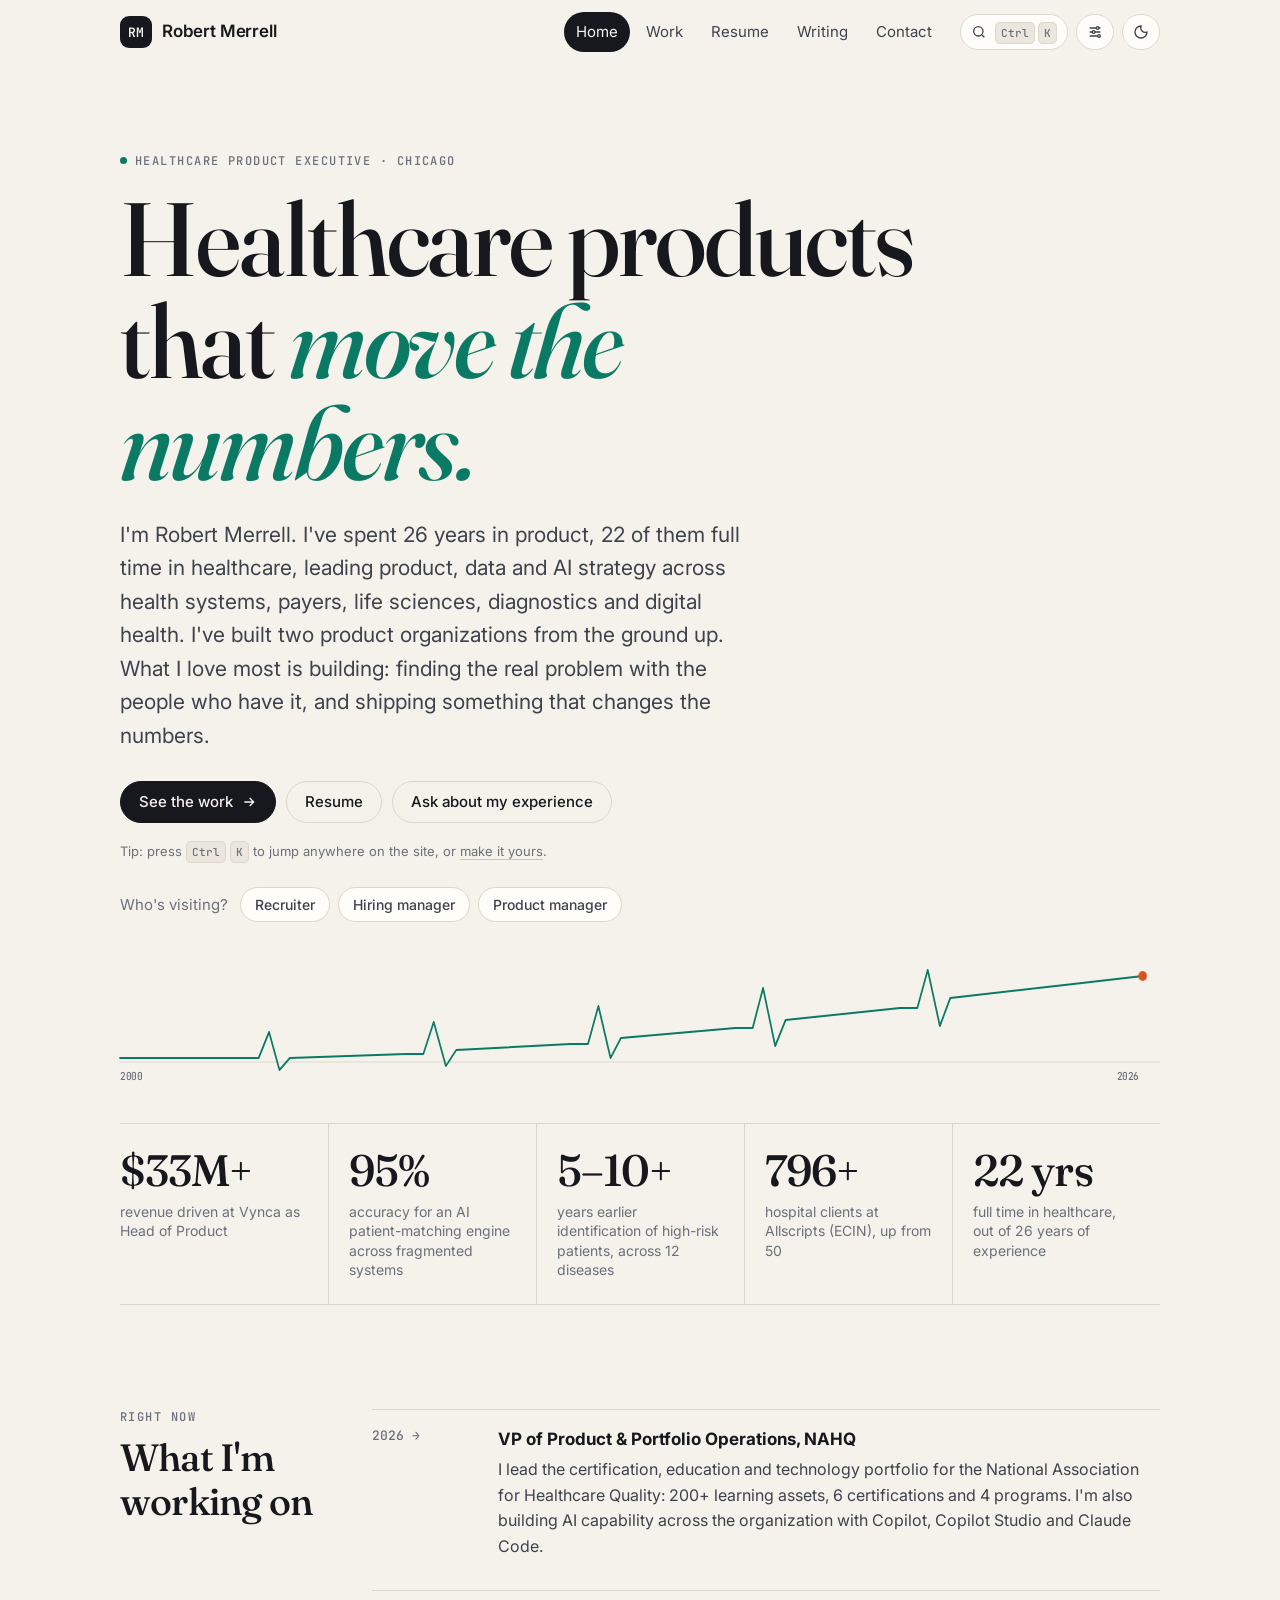
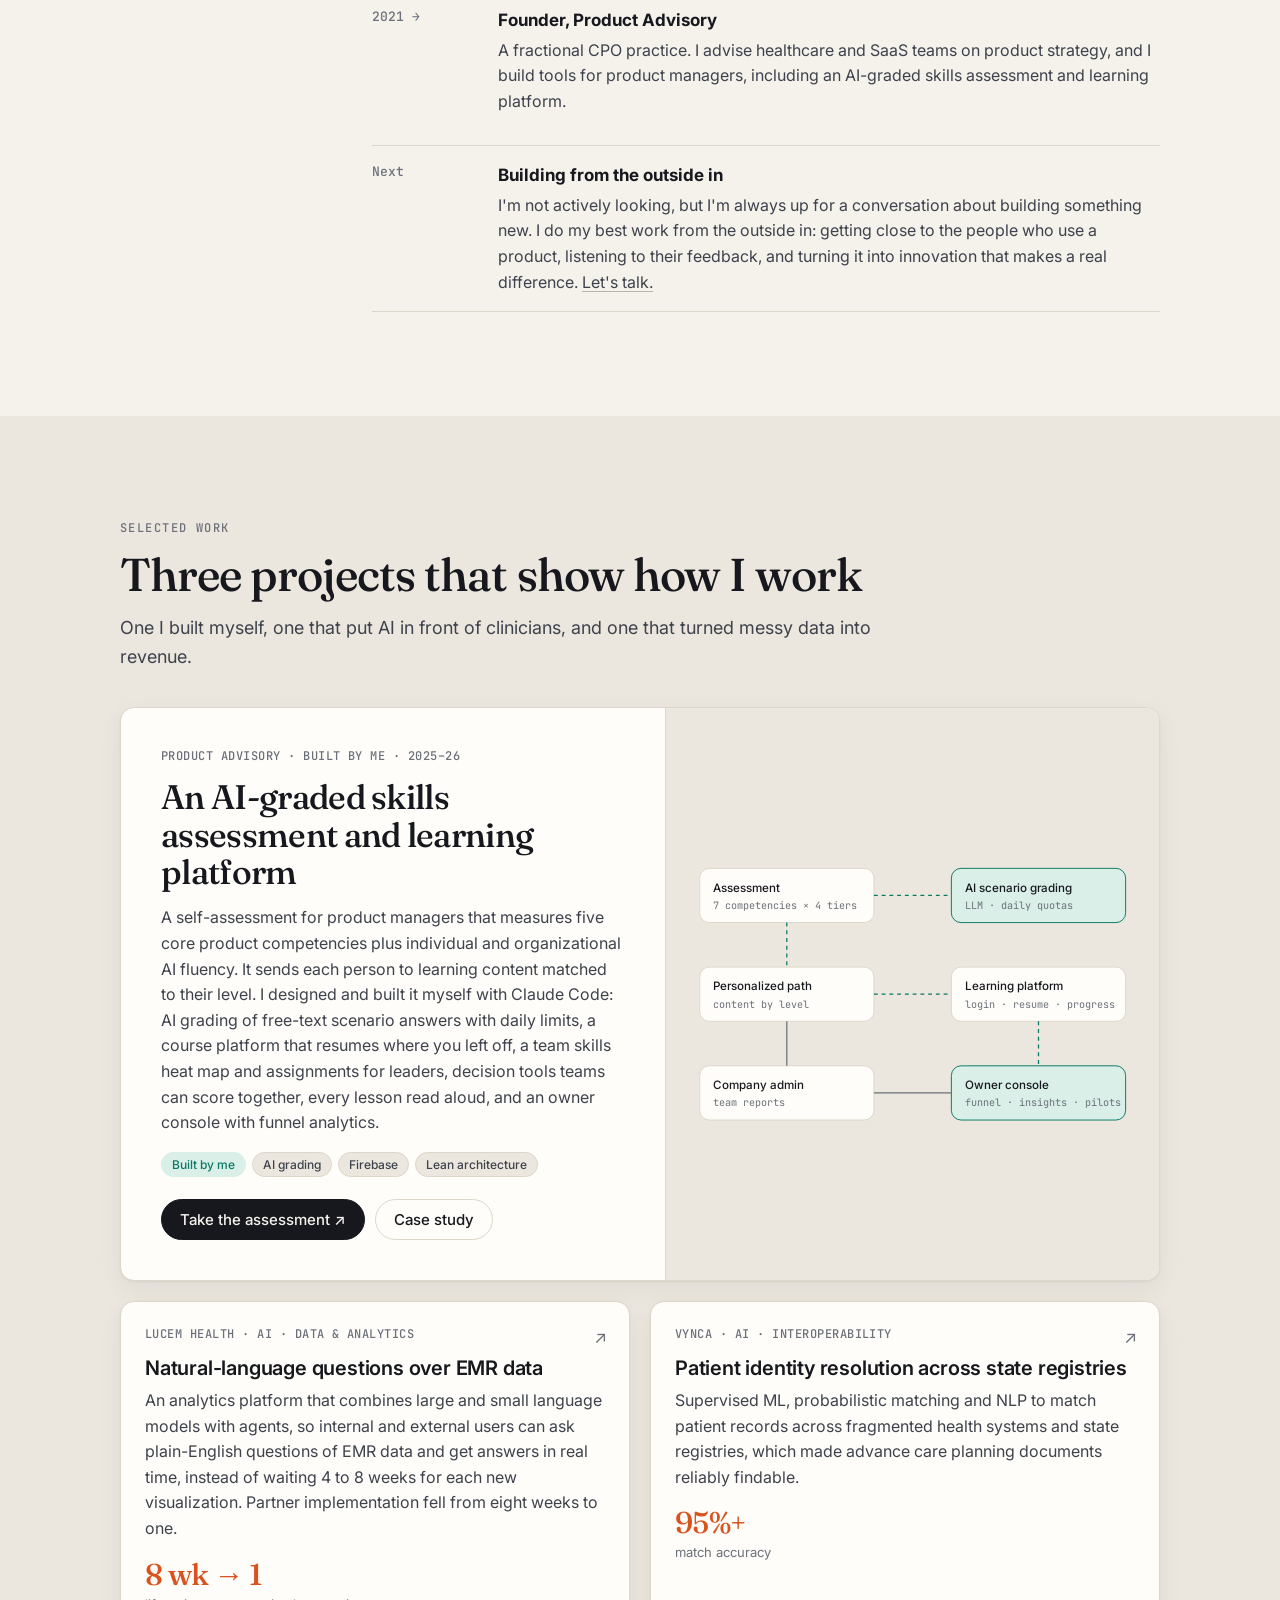
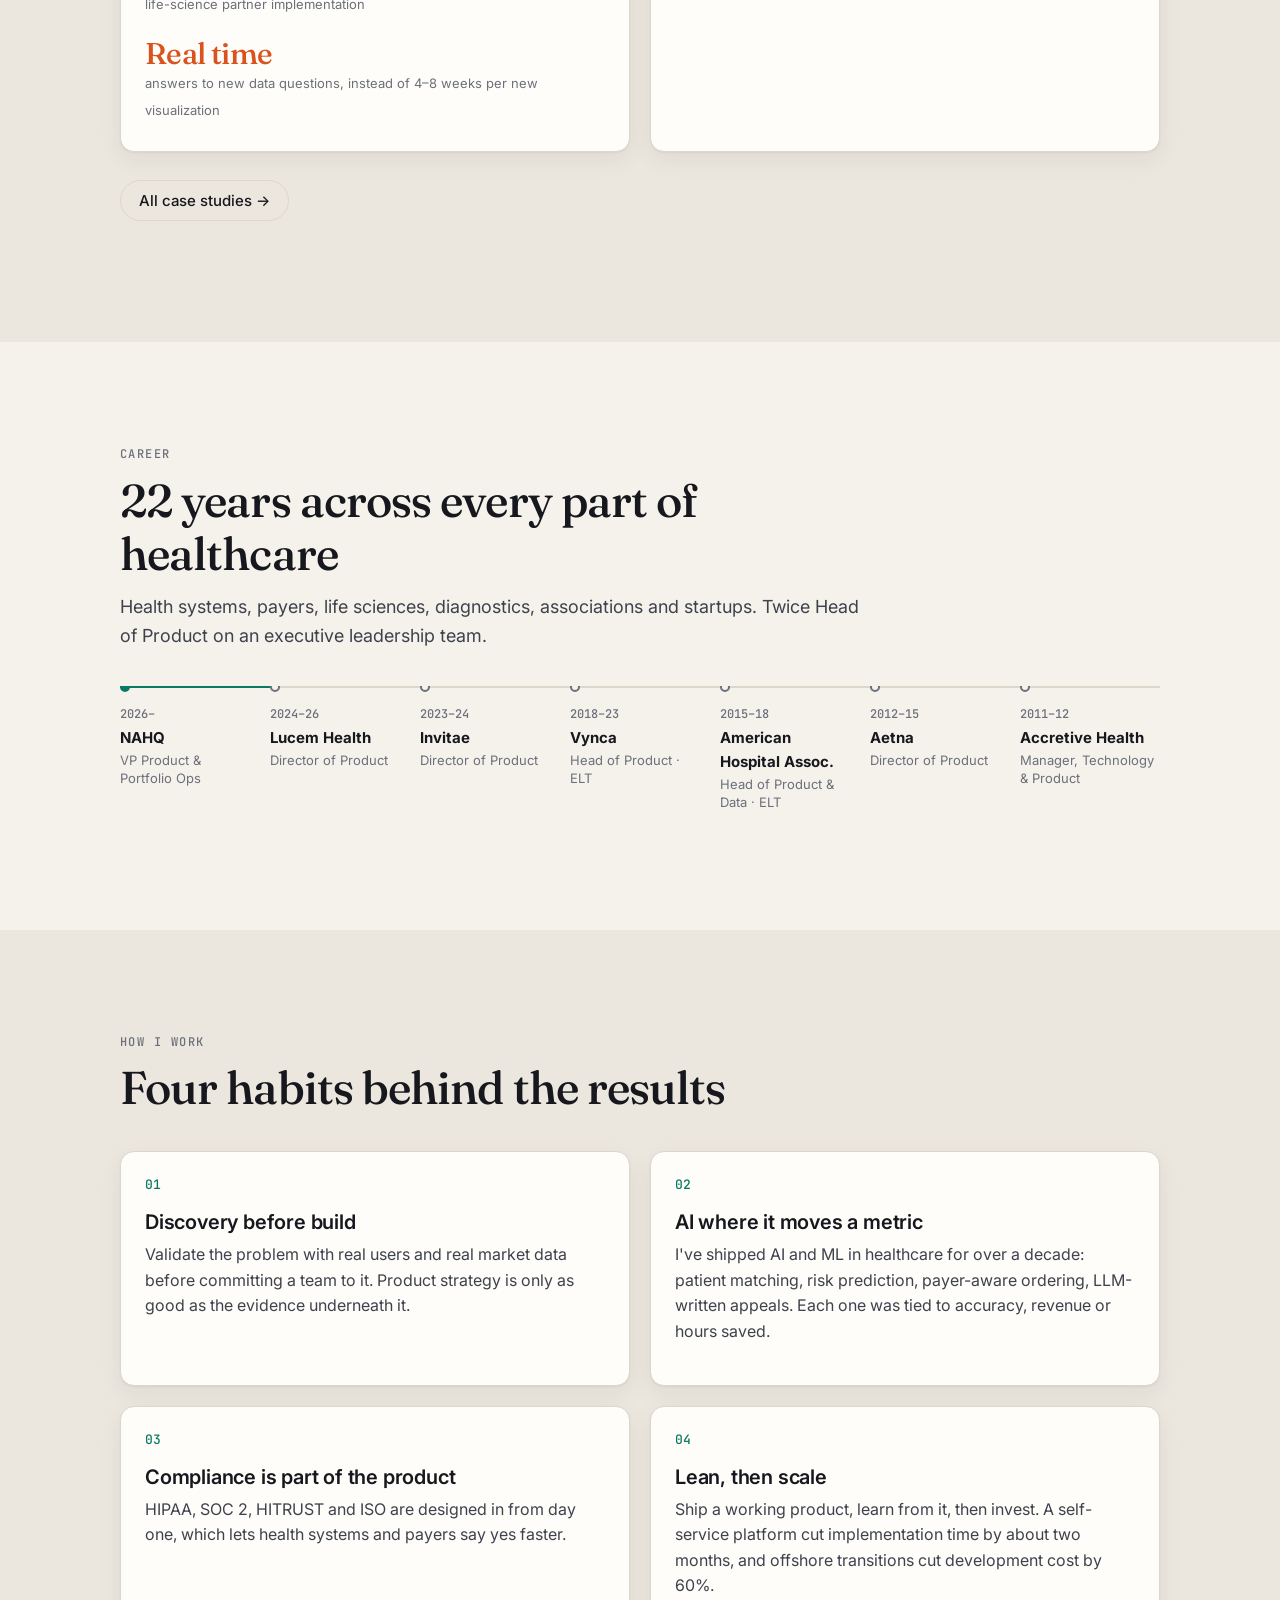
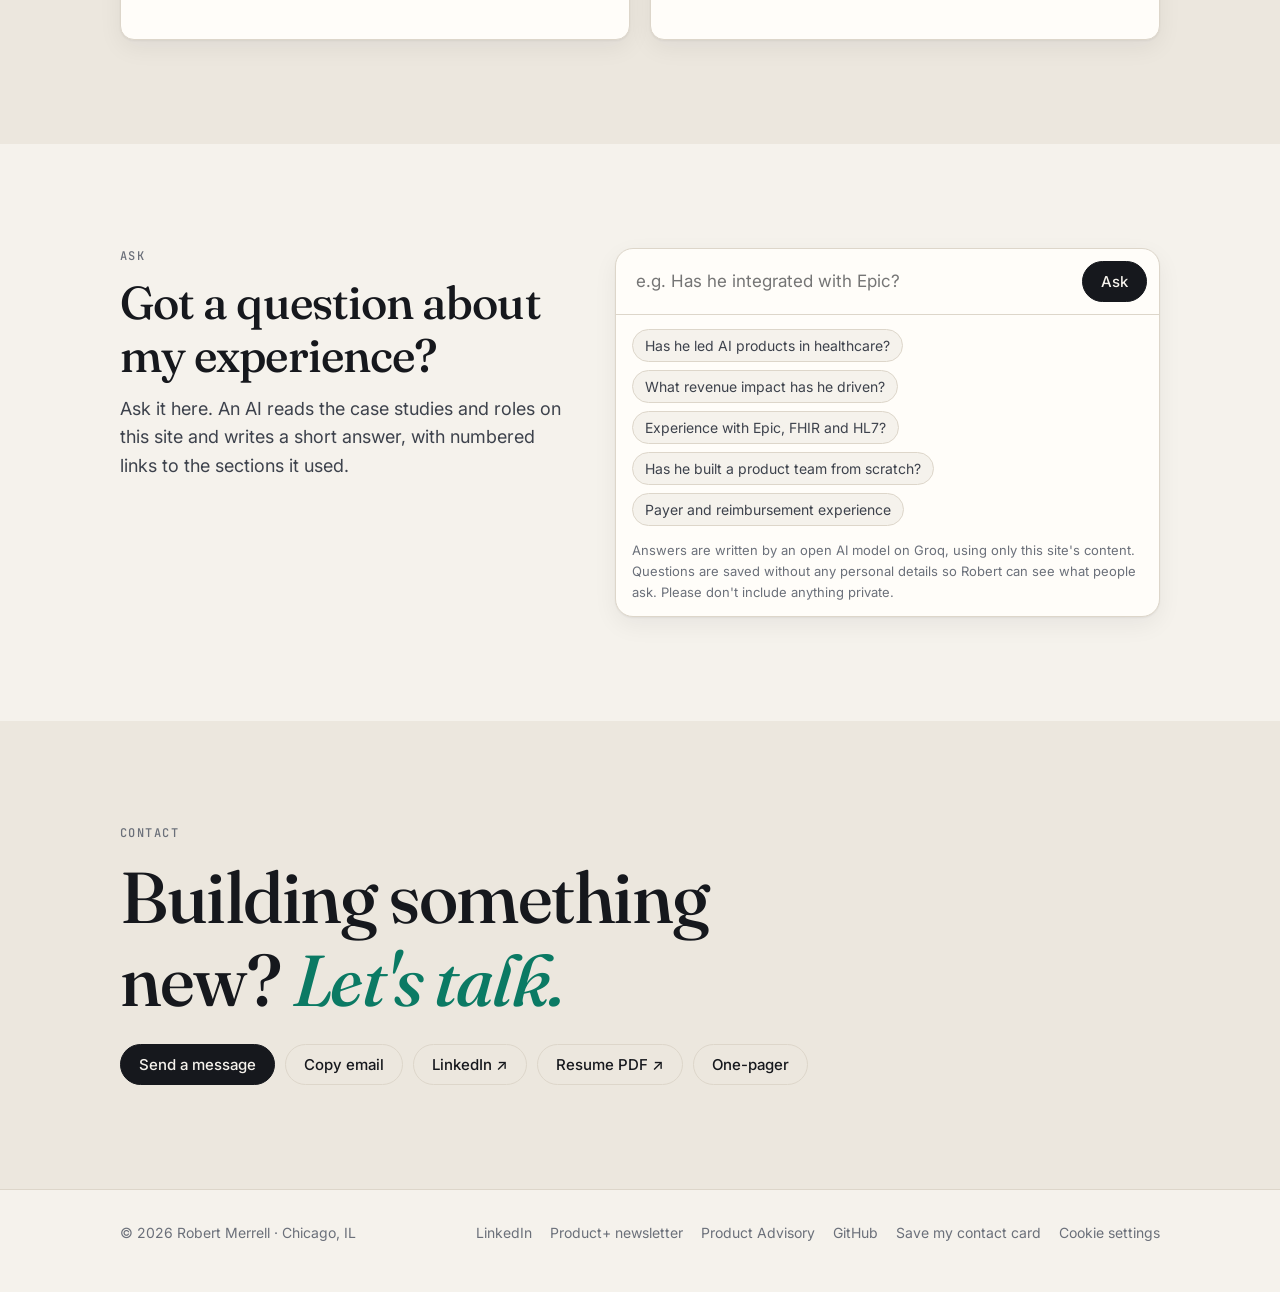
==== index.html @ 9904c1e1 "Work: consolidate the new features into two richer case studies The learning platform case study now" ====
<!doctype html>
<html lang="en">
<head>
<meta charset="utf-8">
<meta name="viewport" content="width=device-width, initial-scale=1">
<title>Robert Merrell · Healthcare Product Executive</title>
<meta name="description" content="Robert Merrell: healthcare product executive with 26 years of experience leading product, data and AI strategy for health systems, payers and digital health.">
<meta property="og:title" content="Robert Merrell · Healthcare Product Executive">
<meta property="og:description" content="Healthcare product executive with 26 years of experience: $33M+ revenue driven at Vynca, 95% AI patient-matching accuracy, high-risk patients found 5–10+ years earlier.">
<meta property="og:type" content="website">
<meta property="og:url" content="https://portfolio.productadvisory.co/">
<meta property="og:image" content="https://portfolio.productadvisory.co/assets/img/og.png">
<meta property="og:image:width" content="1200">
<meta property="og:image:height" content="630">
<meta name="twitter:card" content="summary_large_image">
<link rel="canonical" href="https://portfolio.productadvisory.co/">
<meta name="theme-color" content="#f5f2ec">
<link rel="icon" href="/assets/img/favicon.svg" type="image/svg+xml">
<link rel="icon" href="/assets/img/favicon-32.png" sizes="32x32" type="image/png">
<link rel="apple-touch-icon" href="/assets/img/apple-touch-icon.png">
<link rel="preconnect" href="https://fonts.googleapis.com">
<link rel="preconnect" href="https://fonts.gstatic.com" crossorigin>
<link href="https://fonts.googleapis.com/css2?family=Fraunces:ital,opsz,wght@0,9..144,400;0,9..144,500;1,9..144,400;1,9..144,500&family=Inter:wght@400;500;600&family=JetBrains+Mono:wght@500&display=swap" rel="stylesheet">
<link rel="stylesheet" href="/assets/css/site.css?v=86939845">
<script src="/assets/js/prefs.js?v=e9649920"></script>
<script type="application/ld+json">
{"@context":"https://schema.org","@type":"Person","name":"Robert Merrell","jobTitle":"VP of Product & Portfolio Operations","worksFor":{"@type":"Organization","name":"NAHQ"},"address":{"@type":"PostalAddress","addressLocality":"Chicago","addressRegion":"IL"},"url":"https://portfolio.productadvisory.co/","sameAs":["https://www.linkedin.com/in/robertmerrell/","https://github.com/merrellr"]}
</script>
<script src="/assets/js/site.js?v=454729b9" defer></script>
<script src="/assets/js/consent.js?v=d8d885b5"></script>
<!-- Google Analytics 4 -->
<script async src="https://www.googletagmanager.com/gtag/js?id=G-62QKHPVHCM"></script>
<script>
  window.dataLayer = window.dataLayer || [];
  function gtag(){dataLayer.push(arguments);}
  gtag('js', new Date());
  gtag('config', 'G-62QKHPVHCM', { allow_google_signals: false, allow_ad_personalization_signals: false });
</script>
</head>
<body>
<a class="skip" href="#main">Skip to content</a>

<header class="nav">
  <div class="wrap">
    <a class="brand" href="/"><span class="brand-mark">RM</span>Robert Merrell</a>
    <nav class="nav-links" aria-label="Main">
      <a href="/" aria-current="page">Home</a>
      <a href="/work">Work</a>
      <a href="/resume">Resume</a>
      <a href="/writing">Writing</a>
      <a href="/contact">Contact</a>
    </nav>
    <div class="nav-tools">
      <button class="icon-btn" data-action="palette" aria-label="Open command menu"><svg viewBox="0 0 24 24" fill="none" stroke="currentColor" stroke-width="2"><circle cx="11" cy="11" r="7"/><path d="m20 20-3.5-3.5"/></svg><span class="k-hint"><kbd class="mod-key">⌘</kbd> <kbd>K</kbd></span></button>
      <a class="icon-btn" href="/preferences" aria-label="Make it yours: change how this site looks" title="Make it yours"><svg viewBox="0 0 24 24" fill="none" stroke="currentColor" stroke-width="2"><path d="M4 6h10M18 6h2M4 12h4M12 12h8M4 18h12M20 18h0"/><circle cx="16" cy="6" r="2"/><circle cx="10" cy="12" r="2"/><circle cx="18" cy="18" r="2"/></svg></a>
      <button class="icon-btn" data-action="theme" aria-label="Toggle light or dark"><svg viewBox="0 0 24 24" fill="none" stroke="currentColor" stroke-width="2"><path d="M12 3a9 9 0 1 0 9 9 7 7 0 0 1-9-9Z"/></svg></button>
      <button class="icon-btn menu-btn" aria-label="Menu" aria-expanded="false"><svg viewBox="0 0 24 24" fill="none" stroke="currentColor" stroke-width="2"><path d="M4 7h16M4 12h16M4 17h16"/></svg></button>
    </div>
  </div>
</header>

<main id="main">

  <!-- Hero -->
  <section class="hero" data-ask="About Robert" data-kind="Home">
    <div class="wrap">
      <div class="eyebrow"><span class="dot"></span>Healthcare product executive · Chicago</div>
      <h1>Healthcare products that <em>move the numbers.</em></h1>
      <p class="lede">I'm Robert Merrell. I've spent 26 years in product, 22 of them full time in healthcare, leading product, data and AI strategy across health systems, payers, life sciences, diagnostics and digital health. I've built two product organizations from the ground up. What I love most is building: finding the real problem with the people who have it, and shipping something that changes the numbers.</p>
      <div class="btn-row">
        <a class="btn" href="/work">See the work <svg viewBox="0 0 24 24" fill="none" stroke="currentColor" stroke-width="2"><path d="M5 12h14M13 6l6 6-6 6"/></svg></a>
        <a class="btn ghost" href="/resume">Resume</a>
        <a class="btn ghost" href="#ask" data-action="ask">Ask about my experience</a>
      </div>
      <p class="k-line no-print">Tip: press <kbd class="mod-key">⌘</kbd> <kbd>K</kbd> to jump anywhere on the site, or <a href="/preferences">make it yours</a>.</p>

      <div class="lens no-print">
        <div class="lens-pick">
          <span>Who's visiting?</span>
          <button type="button" class="chip" data-lens="recruiter">Recruiter</button>
          <button type="button" class="chip" data-lens="hiring">Hiring manager</button>
          <button type="button" class="chip" data-lens="product">Product manager</button>
        </div>

        <div class="card lens-card" data-lens-card="recruiter">
          <div class="lens-top"><span class="eyebrow">Start here · for recruiters</span><button type="button" class="lens-change" data-lens="">Change</button></div>
          <h3>The 30-second version</h3>
          <ul>
            <li><b>Status:</b> Not actively looking, but always glad to talk about building something new, rethinking a workflow, or bringing fresh innovation to healthcare</li>
            <li><b>Based in:</b> Chicago, IL, open to onsite or remote</li>
            <li><b>Experience:</b> 26 years in product, 22 full time in healthcare. Head of Product and executive team member at Vynca and the American Hospital Association</li>
            <li><b>Recent:</b> NAHQ (now), Lucem Health, Invitae, Vynca</li>
          </ul>
          <div class="btn-row"><a class="btn" href="/assets/Robert-Merrell-Resume.pdf" target="_blank" rel="noopener">Resume PDF ↗</a><a class="btn ghost" href="/contact?reason=hiring">Send a message</a><a class="btn ghost" href="#" data-action="copy-email">Copy email</a></div>
        </div>

        <div class="card lens-card" data-lens-card="hiring">
          <div class="lens-top"><span class="eyebrow">Start here · for hiring managers</span><button type="button" class="lens-change" data-lens="">Change</button></div>
          <h3>Where I'd start if I were you</h3>
          <ul>
            <li><b>Commercial results:</b> $33M+ revenue at Vynca, 50 to 800+ hospital clients at Allscripts, $10M+ new annual revenue from Lucem Health market expansions</li>
            <li><b>AI that shipped:</b> patient matching at 95% accuracy, payer-aware ordering, LLM-written appeals, natural-language analytics</li>
            <li><b>Organizations built:</b> Head of Product twice, building the team from scratch</li>
          </ul>
          <div class="btn-row"><a class="btn" href="/work?filter=ai">AI case studies</a><a class="btn ghost" href="#principles">How I work</a><a class="btn ghost" href="/contact?reason=hiring">Send a message</a></div>
        </div>

        <div class="card lens-card" data-lens-card="product">
          <div class="lens-top"><span class="eyebrow">Start here · for fellow PMs</span><button type="button" class="lens-change" data-lens="">Change</button></div>
          <h3>Steal what's useful</h3>
          <ul>
            <li><b>Find your level:</b> a free PM + AI skills assessment that points you to the right learning</li>
            <li><b>Frameworks:</b> seven competencies, four tiers, and the models I teach</li>
            <li><b>Writing:</b> AI agents, AI enablement, pricing and product strategy</li>
          </ul>
          <div class="btn-row"><a class="btn" href="https://assessment.productadvisory.co/" target="_blank" rel="noopener">Take the assessment ↗</a><a class="btn ghost" href="/writing#framework">Frameworks</a><a class="btn ghost" href="/writing#articles">Articles</a></div>
        </div>
      </div>

      <svg class="pulse" viewBox="0 0 1200 120" preserveAspectRatio="none" aria-hidden="true">
        <path class="grid" d="M0 100H1200"/>
        <path class="trace" d="M0 96 L140 96 L160 96 L172 70 L184 108 L196 96 L330 92 L350 92 L362 60 L376 104 L388 88 L520 82 L540 82 L552 44 L566 96 L578 76 L710 66 L730 66 L742 26 L756 84 L768 58 L900 46 L920 46 L932 8 L946 64 L958 36 L1100 22 L1180 14"/>
        <circle class="tip" cx="1180" cy="14" r="5"/>
        <text x="0" y="118">2000</text><text x="1150" y="118">2026</text>
      </svg>
    </div>
  </section>

  <!-- Stats -->
  <div class="wrap" data-ask="Impact in numbers" data-kind="Home">
    <div class="stats" role="list">
            <div class="stat" role="listitem"><b data-count="33" data-prefix="$" data-suffix="M+">$33M+</b><span>revenue driven at Vynca as Head of Product</span></div>
      <div class="stat" role="listitem"><b data-count="95" data-suffix="%">95%</b><span>accuracy for an AI patient-matching engine across fragmented systems</span></div>
      <div class="stat" role="listitem"><b>5–10+</b><span>years earlier identification of high-risk patients, across 12 diseases</span></div>
      <div class="stat" role="listitem"><b data-count="800" data-suffix="+">800+</b><span>hospital clients at Allscripts (ECIN), up from 50</span></div>
      <div class="stat" role="listitem"><b data-count="22" data-suffix=" yrs">22 yrs</b><span>full time in healthcare, out of 26 years of experience</span></div>
    </div>
  </div>

  <!-- Now -->
  <section id="now">
    <div class="wrap now">
      <div>
        <div class="eyebrow">Right now</div>
        <h2 style="font-size:clamp(28px,3.4vw,38px);margin-top:10px">What I'm working on</h2>
      </div>
      <ul class="now-list">
        <li data-ask="VP of Product & Portfolio Operations at NAHQ" data-kind="Home">
          <span class="when">2026 →</span>
          <div><b>VP of Product &amp; Portfolio Operations, NAHQ</b>
          <p>I lead the certification, education and technology portfolio for the National Association for Healthcare Quality: 200+ learning assets, 6 certifications and 4 programs. I'm also building AI capability across the organization with Copilot, Copilot Studio and Claude Code.</p></div>
        </li>
        <li data-ask="Founder of Product Advisory" data-kind="Home">
          <span class="when">2021 →</span>
          <div><b>Founder, Product Advisory</b>
          <p>A fractional CPO practice. I advise healthcare and SaaS teams on product strategy, and I build tools for product managers, including an AI-graded skills assessment and learning platform.</p></div>
        </li>
        <li data-ask="Building from the outside in" data-kind="Home">
          <span class="when">Next</span>
          <div><b>Building from the outside in</b>
          <p>I'm not actively looking, but I'm always up for a conversation about building something new. I do my best work from the outside in: getting close to the people who use a product, listening to their feedback, and turning it into innovation that makes a real difference. <a href="/contact">Let's talk.</a></p></div>
        </li>
      </ul>
    </div>
  </section>

  <!-- Featured work -->
  <section class="band" id="featured">
    <div class="wrap">
      <div class="section-head reveal">
        <div class="eyebrow">Selected work</div>
        <h2>Three projects that show how I work</h2>
        <p>One I built myself, one that put AI in front of clinicians, and one that turned messy data into revenue.</p>
      </div>

      <article class="card feature reveal" data-ask="Product AI Assessment & Learning Platform" data-kind="Case study">
        <div class="body">
          <div class="meta">Product Advisory · Built by me · 2025–26</div>
          <h3>An AI-graded skills assessment and learning platform</h3>
          <p>A self-assessment for product managers that measures five core product competencies plus individual and organizational AI fluency. It sends each person to learning content matched to their level. I designed and built it myself with Claude Code: AI grading of free-text scenario answers with daily limits, a course platform that resumes where you left off, a team skills heat map and assignments for leaders, decision tools teams can score together, every lesson read aloud, and an owner console with funnel analytics.</p>
          <div class="tags"><span class="tag accent">Built by me</span><span class="tag">AI grading</span><span class="tag">Firebase</span><span class="tag">Lean architecture</span></div>
          <div class="btn-row" style="margin-top:22px">
            <a class="btn" href="https://assessment.productadvisory.co/" target="_blank" rel="noopener">Take the assessment ↗</a>
            <a class="btn ghost" href="/work#pa-assessment">Case study</a>
          </div>
        </div>
        <div class="art" aria-hidden="true">
          <svg class="arch" viewBox="0 0 460 300">
            <rect x="10" y="20" width="180" height="56" rx="10"/><text x="24" y="44">Assessment</text><text class="sub" x="24" y="62">7 competencies × 4 tiers</text>
            <rect class="hl" x="270" y="20" width="180" height="56" rx="10"/><text x="284" y="44">AI scenario grading</text><text class="sub" x="284" y="62">LLM · daily quotas</text>
            <rect x="10" y="122" width="180" height="56" rx="10"/><text x="24" y="146">Personalized path</text><text class="sub" x="24" y="164">content by level</text>
            <rect x="270" y="122" width="180" height="56" rx="10"/><text x="284" y="146">Learning platform</text><text class="sub" x="284" y="164">login · resume · progress</text>
            <rect x="10" y="224" width="180" height="56" rx="10"/><text x="24" y="248">Company admin</text><text class="sub" x="24" y="266">team reports</text>
            <rect class="hl" x="270" y="224" width="180" height="56" rx="10"/><text x="284" y="248">Owner console</text><text class="sub" x="284" y="266">funnel · insights · pilots</text>
            <path class="flow" d="M190 48H270"/><path class="flow" d="M100 76V122"/><path class="flow" d="M190 150H270"/><path class="flow" d="M360 178V224"/><path d="M100 178V224"/><path d="M190 252H270"/>
          </svg>
        </div>
      </article>

      <div class="grid two" style="margin-top:20px">
        <a class="card reveal" href="/work#ai-analytics" data-ask="AI-powered data & analytics platform" data-kind="Case study">
          <span class="go">↗</span>
          <div class="meta">Lucem Health · AI · Data &amp; analytics</div>
          <h3>Natural-language questions over EMR data</h3>
          <p>An analytics platform that combines large and small language models with agents, so internal and external users can ask plain-English questions of EMR data and get answers in real time, instead of waiting 4 to 8 weeks for each new visualization. Partner implementation fell from eight weeks to one.</p>
          <div class="metric-row"><div class="metric"><b>8 wk → 1</b><span>life-science partner implementation</span></div><div class="metric"><b>Real time</b><span>answers to new data questions, instead of 4–8 weeks per new visualization</span></div></div>
        </a>
        <a class="card reveal" href="/work#patient-matching" data-ask="AI patient matching" data-kind="Case study">
          <span class="go">↗</span>
          <div class="meta">Vynca · AI · Interoperability</div>
          <h3>Patient identity resolution across state registries</h3>
          <p>Supervised ML, probabilistic matching and NLP to match patient records across fragmented health systems and state registries, which made advance care planning documents reliably findable.</p>
          <div class="metric-row"><div class="metric"><b>95%+</b><span>match accuracy</span></div></div>
        </a>
      </div>
      <p style="margin-top:28px"><a class="btn ghost" href="/work">All case studies →</a></p>
    </div>
  </section>

  <!-- Career strip -->
  <section id="career">
    <div class="wrap">
      <div class="section-head reveal">
        <div class="eyebrow">Career</div>
        <h2>22 years across every part of healthcare</h2>
        <p>Health systems, payers, life sciences, diagnostics, associations and startups. Twice Head of Product on an executive leadership team.</p>
      </div>
      <nav class="career reveal" aria-label="Career timeline">
        <a href="/resume#nahq" class="current"><span class="yr">2026–</span><b>NAHQ</b><span>VP Product &amp; Portfolio Ops</span></a>
        <a href="/resume#lucem"><span class="yr">2024–26</span><b>Lucem Health</b><span>Director of Product</span></a>
        <a href="/resume#invitae"><span class="yr">2023–24</span><b>Invitae</b><span>Director of Product</span></a>
        <a href="/resume#vynca"><span class="yr">2018–23</span><b>Vynca</b><span>Head of Product · ELT</span></a>
        <a href="/resume#aha"><span class="yr">2015–18</span><b>American Hospital Assoc.</b><span>Head of Product &amp; Data · ELT</span></a>
        <a href="/resume#aetna"><span class="yr">2012–15</span><b>Aetna</b><span>Director of Product</span></a>
        <a href="/resume#accretive"><span class="yr">2011–12</span><b>Accretive Health</b><span>Manager, Technology &amp; Product</span></a>
        <a href="/resume#allscripts"><span class="yr">2006–11</span><b>Allscripts (ECIN)</b><span>Solutions Management</span></a>
      </nav>
    </div>
  </section>

  <!-- How I work -->
  <section class="band" id="principles">
    <div class="wrap">
      <div class="section-head reveal">
        <div class="eyebrow">How I work</div>
        <h2>Four habits behind the results</h2>
      </div>
      <div class="grid two principles" data-ask="How Robert works" data-kind="Home">
        <div class="card reveal"><h3>Discovery before build</h3><p>Validate the problem with real users and real market data before committing a team to it. Product strategy is only as good as the evidence underneath it.</p></div>
        <div class="card reveal"><h3>AI where it moves a metric</h3><p>I've shipped AI and ML in healthcare for over a decade: patient matching, risk prediction, payer-aware ordering, LLM-written appeals. Each one was tied to accuracy, revenue or hours saved.</p></div>
        <div class="card reveal"><h3>Compliance is part of the product</h3><p>HIPAA, SOC 2, HITRUST and ISO are designed in from day one, which lets health systems and payers say yes faster.</p></div>
        <div class="card reveal"><h3>Lean, then scale</h3><p>Ship a working product, learn from it, then invest. A self-service platform cut implementation time by about two months, and offshore transitions cut development cost by 60%.</p></div>
      </div>
    </div>
  </section>

  <!-- Ask -->
  <section id="ask-section">
    <div class="wrap ask">
      <div class="section-head" style="margin:0">
        <div class="eyebrow">Ask</div>
        <h2>Got a question about my experience?</h2>
        <p data-ai-text="Ask it here. An AI reads the case studies and roles on this site and writes a short answer, with numbered links to the sections it used.">Ask it here. The search reads every case study and role on this site and points you to the exact section. Recruiters often start with the suggested questions.</p>
      </div>
      <div class="ask-box" id="ask">
        <form class="ask-form" role="search">
          <input type="search" placeholder="e.g. Has he integrated with Epic?" aria-label="Ask a question about Robert's experience">
          <button class="btn" type="submit">Ask</button>
        </form>
        <div class="ask-suggest">
          <button type="button">Has he led AI products in healthcare?</button>
          <button type="button">What revenue impact has he driven?</button>
          <button type="button">Experience with Epic, FHIR and HL7?</button>
          <button type="button">Has he built a product team from scratch?</button>
          <button type="button">Payer and reimbursement experience</button>
        </div>
        <div class="ask-out" aria-live="polite"></div>
        <p class="ask-note" data-ai-text="Answers are written by an open AI model on Groq, using only this site's content. Questions are saved without any personal details so Robert can see what people ask. Please don't include anything private.">Runs in your browser over this site's content. Nothing you type is sent anywhere.</p>
      </div>
    </div>
  </section>

  <!-- Contact -->
  <section class="band cta" id="contact">
    <div class="wrap">
      <div class="eyebrow">Contact</div>
      <h2 style="margin-top:14px">Building something new? <em>Let's talk.</em></h2>
      <div class="btn-row">
        <a class="btn" href="/contact?reason=hiring">Send a message</a>
        <a class="btn ghost" href="#" data-action="copy-email">Copy email</a>
        <a class="btn ghost" href="https://www.linkedin.com/in/robertmerrell/" target="_blank" rel="noopener">LinkedIn ↗</a>
        <a class="btn ghost" href="/assets/Robert-Merrell-Resume.pdf" target="_blank" rel="noopener">Resume PDF ↗</a>
        <a class="btn ghost" href="/one-pager">One-pager</a>
      </div>
    </div>
  </section>
</main>

<footer class="site">
  <div class="wrap">
    <span>© <span id="year">2026</span> Robert Merrell · Chicago, IL</span>
    <nav aria-label="Footer">
      <a href="https://www.linkedin.com/in/robertmerrell/" target="_blank" rel="noopener">LinkedIn</a>
      <a href="https://www.linkedin.com/build-relation/newsletter-follow?entityUrn=7391081463410196482" target="_blank" rel="noopener">Product+ newsletter</a>
      <a href="https://www.productadvisory.co/" target="_blank" rel="noopener">Product Advisory</a>
      <a href="https://github.com/merrellr" target="_blank" rel="noopener">GitHub</a>
      <a href="/card">Save my contact card</a>
      <button type="button" class="linklike" data-action="cookies">Cookie settings</button>
    </nav>
  </div>
</footer>
</body>
</html>
---- assets/css/site.css ----
/* ================================================================
   Robert Merrell — portfolio
   One stylesheet for every page. Colours are tokens on :root and are
   redefined for dark mode (system setting, or the toggle in the nav).
   ================================================================ */

:root {
  --paper: #f5f2ec;
  --paper-2: #ece7de;
  --card: #fffdf9;
  --ink: #16181d;
  --ink-2: #3d424c;
  --muted: #6b707a;
  --line: #ddd6ca;
  --accent: #0b7a64;        /* pulse green */
  --accent-ink: #ffffff;
  --accent-soft: #d9efe8;
  --warm: #d9531e;          /* highlight / numbers */
  --warm-soft: #f8e1d5;
  --shadow: 0 1px 2px rgba(22, 24, 29, .05), 0 8px 24px rgba(22, 24, 29, .06);

  --serif: "Fraunces", "Iowan Old Style", Georgia, serif;
  --sans: "Inter", system-ui, -apple-system, "Segoe UI", sans-serif;
  --mono: "JetBrains Mono", ui-monospace, "SF Mono", Menlo, monospace;

  --wrap: 1120px;
  --gutter: clamp(16px, 4vw, 40px);
  --radius: 14px;
  color-scheme: light;
}

@media (prefers-color-scheme: dark) {
  :root:not([data-theme="light"]) {
    --paper: #111316;
    --paper-2: #181b20;
    --card: #1b1f25;
    --ink: #eeebe5;
    --ink-2: #c9c5bd;
    --muted: #9198a3;
    --line: #2b3038;
    --accent: #3fc7a6;
    --accent-ink: #0b1411;
    --accent-soft: #14332c;
    --warm: #ff8a57;
    --warm-soft: #3a2218;
    --shadow: 0 1px 2px rgba(0, 0, 0, .3), 0 8px 24px rgba(0, 0, 0, .25);
    color-scheme: dark;
  }
}
:root[data-theme="dark"] {
  --paper: #111316;
  --paper-2: #181b20;
  --card: #1b1f25;
  --ink: #eeebe5;
  --ink-2: #c9c5bd;
  --muted: #9198a3;
  --line: #2b3038;
  --accent: #3fc7a6;
  --accent-ink: #0b1411;
  --accent-soft: #14332c;
  --warm: #ff8a57;
  --warm-soft: #3a2218;
  --shadow: 0 1px 2px rgba(0, 0, 0, .3), 0 8px 24px rgba(0, 0, 0, .25);
  color-scheme: dark;
}

/* ---------- base ---------- */
*, *::before, *::after { box-sizing: border-box; }
html { -webkit-text-size-adjust: 100%; scroll-behavior: smooth; scroll-padding-top: 88px; }
body {
  margin: 0;
  background: var(--paper);
  color: var(--ink);
  font: 400 1.0625rem/1.6 var(--sans);
  -webkit-font-smoothing: antialiased;
  overflow-x: hidden;
}
img { max-width: 100%; height: auto; display: block; }
a { color: inherit; text-decoration-color: color-mix(in srgb, currentColor 35%, transparent); text-underline-offset: 3px; }
a:hover { color: var(--accent); }
:focus-visible { outline: 2px solid var(--accent); outline-offset: 3px; border-radius: 4px; }
h1, h2, h3, h4 { margin: 0; line-height: 1.15; font-weight: 600; letter-spacing: -.01em; }
h1, h2 { font-family: var(--serif); font-weight: 500; letter-spacing: -.02em; }
p { margin: 0 0 1em; }
ul { margin: 0; padding-left: 1.2em; }
li + li { margin-top: .35em; }
::selection { background: var(--accent-soft); }

.wrap { max-width: var(--wrap); margin: 0 auto; padding: 0 var(--gutter); }
.eyebrow {
  font: 500 0.75rem/1.4 var(--mono);
  letter-spacing: .12em;
  text-transform: uppercase;
  color: var(--muted);
}
.eyebrow .dot { display: inline-block; width: 7px; height: 7px; border-radius: 50%; background: var(--accent); margin-right: 8px; vertical-align: 1px; box-shadow: 0 0 0 0 var(--accent); animation: ping 2.4s infinite; }
@keyframes ping { 0% { box-shadow: 0 0 0 0 color-mix(in srgb, var(--accent) 60%, transparent); } 70%, 100% { box-shadow: 0 0 0 8px transparent; } }
.muted { color: var(--muted); }
.mono { font-family: var(--mono); }
.skip { position: absolute; left: -999px; top: 8px; background: var(--ink); color: var(--paper); padding: 8px 12px; border-radius: 8px; z-index: 100; }
.skip:focus { left: 8px; }

/* ---------- nav ---------- */
.nav {
  position: sticky; top: 0; z-index: 40;
  background: color-mix(in srgb, var(--paper) 82%, transparent);
  backdrop-filter: saturate(1.4) blur(12px);
  -webkit-backdrop-filter: saturate(1.4) blur(12px);
  border-bottom: 1px solid transparent;
  transition: border-color .2s;
}
.nav.scrolled { border-bottom-color: var(--line); }
.nav .wrap { display: flex; align-items: center; gap: 16px; height: 64px; }
.brand { display: flex; align-items: center; gap: 10px; text-decoration: none; font-weight: 600; letter-spacing: -.01em; white-space: nowrap; }
.brand-mark {
  width: 32px; height: 32px; border-radius: 9px; display: grid; place-items: center;
  background: var(--ink); color: var(--paper); font: 600 0.8125rem/1 var(--mono);
}
.nav-links { display: flex; gap: 4px; margin-left: auto; }
.nav-links a {
  text-decoration: none; padding: 8px 12px; border-radius: 999px; font-size: 0.9375rem; color: var(--ink-2);
}
.nav-links a:hover { background: var(--paper-2); color: var(--ink); }
.nav-links a[aria-current="page"] { background: var(--ink); color: var(--paper); }
.nav-tools { display: flex; gap: 8px; align-items: center; }
.icon-btn {
  display: inline-flex; align-items: center; justify-content: center; gap: 8px;
  height: 36px; min-width: 36px; padding: 0 10px; border-radius: 999px;
  border: 1px solid var(--line); background: var(--card); color: var(--ink-2);
  font: 500 0.8125rem/1 var(--sans); cursor: pointer;
}
.icon-btn:hover { color: var(--ink); border-color: var(--muted); }
.icon-btn svg { width: 16px; height: 16px; }
kbd {
  font: 500 0.6875rem/1 var(--mono); padding: 3px 5px; border-radius: 5px;
  border: 1px solid var(--line); background: var(--paper-2); color: var(--muted);
}
.menu-btn { display: none; }

@media (max-width: 820px) {
  .menu-btn { display: inline-flex; }
  .nav-links {
    display: none; position: absolute; top: 64px; left: 0; right: 0;
    flex-direction: column; gap: 0; padding: 8px var(--gutter) 16px;
    background: var(--paper); border-bottom: 1px solid var(--line);
  }
  .nav.open .nav-links { display: flex; }
  .nav-links a { padding: 12px; border-radius: 10px; }
  .nav-tools { margin-left: auto; }
  .k-hint { display: none; }
}

/* ---------- buttons ---------- */
.btn {
  display: inline-flex; align-items: center; gap: 8px;
  padding: 12px 18px; border-radius: 999px; text-decoration: none;
  font: 500 0.9375rem/1 var(--sans); border: 1px solid var(--ink); cursor: pointer;
  background: var(--ink); color: var(--paper); transition: transform .15s, background .15s;
}
.btn:hover { color: var(--paper); transform: translateY(-1px); }
.btn.ghost { background: transparent; color: var(--ink); border-color: var(--line); }
.btn.ghost:hover { border-color: var(--ink); color: var(--ink); }
.btn svg { width: 16px; height: 16px; }
.btn-row { display: flex; flex-wrap: wrap; gap: 10px; }

/* ---------- sections ---------- */
section { padding: clamp(56px, 9vw, 104px) 0; }
.section-head { display: grid; gap: 12px; margin-bottom: 36px; max-width: 760px; }
.section-head h2 { font-size: clamp(1.875rem, 4.4vw, 2.875rem); }
.section-head p { color: var(--ink-2); font-size: 1.125rem; margin: 0; }
.band { background: var(--paper-2); }
hr.rule { border: 0; border-top: 1px solid var(--line); margin: 0; }

/* ---------- hero ---------- */
.hero { padding-top: clamp(40px, 7vw, 88px); padding-bottom: 32px; position: relative; }
.hero h1 {
  font-size: clamp(2.75rem, 8.4vw, 6.5rem);
  line-height: .98;
  margin: 18px 0 24px;
  max-width: 13ch;
}
.hero h1 em { font-style: italic; color: var(--accent); }
.hero .lede { font-size: clamp(1.125rem, 2vw, 1.3125rem); color: var(--ink-2); max-width: 640px; margin-bottom: 28px; }
.hero .k-line { margin-top: 18px; font-size: 0.8125rem; color: var(--muted); }
.pulse { width: 100%; height: 120px; margin-top: 40px; color: var(--accent); overflow: visible; }
.pulse path { fill: none; stroke: currentColor; stroke-width: 2; stroke-linecap: round; stroke-linejoin: round; }
.pulse .trace { stroke-dasharray: 2400; stroke-dashoffset: 2400; animation: draw 3.2s .3s cubic-bezier(.6,.1,.2,1) forwards; }
.pulse .grid { stroke: var(--line); stroke-width: 1; }
.pulse .tip { fill: var(--warm); opacity: 0; animation: fade .4s 3.3s forwards; }
.pulse text { font: 500 0.6875rem var(--mono); fill: var(--muted); }
@keyframes draw { to { stroke-dashoffset: 0; } }
@keyframes fade { to { opacity: 1; } }

/* ---------- stats ---------- */
.stats { display: grid; grid-template-columns: repeat(5, 1fr); border-top: 1px solid var(--line); border-bottom: 1px solid var(--line); }
.stat { padding: 24px 20px 24px 0; }
.stat + .stat { padding-left: 20px; border-left: 1px solid var(--line); }
.stat b { display: block; font: 500 clamp(1.875rem, 3.6vw, 2.75rem)/1 var(--serif); letter-spacing: -.02em; color: var(--ink); }
.stat span { display: block; margin-top: 10px; font-size: 0.875rem; color: var(--muted); line-height: 1.4; }
@media (max-width: 900px) {
  .stats { grid-template-columns: repeat(2, 1fr); }
  .stat, .stat + .stat { padding: 20px 16px 20px 0; border-left: 0; border-bottom: 1px solid var(--line); }
  .stat:nth-child(even) { padding-left: 16px; border-left: 1px solid var(--line); }
  .stat:last-child { grid-column: 1 / -1; border-bottom: 0; padding-left: 0; border-left: 0; }
}

/* ---------- cards ---------- */
.grid { display: grid; gap: 20px; }
.grid.two { grid-template-columns: repeat(2, minmax(0, 1fr)); }
.grid.three { grid-template-columns: repeat(3, minmax(0, 1fr)); }
@media (max-width: 900px) { .grid.three { grid-template-columns: 1fr 1fr; } }
@media (max-width: 680px) { .grid.two, .grid.three { grid-template-columns: 1fr; } }
.card {
  background: var(--card); border: 1px solid var(--line); border-radius: var(--radius);
  padding: 24px; box-shadow: var(--shadow); position: relative;
}
.card h3 { font-size: 1.25rem; margin-bottom: 8px; }
.card p { color: var(--ink-2); font-size: 1rem; }
.card .meta { font: 500 0.75rem/1.4 var(--mono); color: var(--muted); letter-spacing: .04em; text-transform: uppercase; margin-bottom: 14px; }
a.card { text-decoration: none; display: block; transition: transform .2s, border-color .2s; }
a.card:hover { transform: translateY(-3px); border-color: var(--accent); color: inherit; }
.card .go { position: absolute; top: 22px; right: 22px; color: var(--muted); transition: transform .2s, color .2s; }
a.card:hover .go { transform: translate(3px, -3px); color: var(--accent); }

.feature {
  display: grid; grid-template-columns: 1.1fr 1fr; gap: 0; padding: 0; overflow: hidden;
}
.feature .body { padding: clamp(24px, 4vw, 40px); }
.feature h3 { font: 500 clamp(1.625rem, 3vw, 2.125rem)/1.1 var(--serif); letter-spacing: -.02em; margin-bottom: 14px; }
.feature .art { background: var(--paper-2); border-left: 1px solid var(--line); display: grid; place-items: center; padding: 24px; }
@media (max-width: 820px) { .feature { grid-template-columns: 1fr; } .feature .art { border-left: 0; border-top: 1px solid var(--line); } }

.tag {
  display: inline-flex; align-items: center; padding: 4px 10px; border-radius: 999px;
  font: 500 0.75rem/1.3 var(--sans); background: var(--paper-2); color: var(--ink-2); border: 1px solid var(--line);
}
.tags { display: flex; flex-wrap: wrap; gap: 6px; margin-top: 14px; }
.tag.accent { background: var(--accent-soft); color: var(--accent); border-color: transparent; }
.tag.warm { background: var(--warm-soft); color: var(--warm); border-color: transparent; }

.metric-row { display: flex; flex-wrap: wrap; gap: 22px; margin: 18px 0 4px; }
.metric b { display: block; font: 500 1.875rem/1 var(--serif); color: var(--warm); letter-spacing: -.02em; }
.metric span { font-size: 0.8125rem; color: var(--muted); }

/* ---------- now ---------- */
.now { display: grid; grid-template-columns: 220px 1fr; gap: 32px; align-items: start; }
.now-list { display: grid; gap: 14px; list-style: none; padding: 0; margin: 0; }
.now-list li { display: grid; grid-template-columns: 110px 1fr; gap: 16px; padding: 16px 0; border-top: 1px solid var(--line); margin: 0; }
.now-list li:last-child { border-bottom: 1px solid var(--line); }
.now-list .when { font: 500 0.8125rem/1.6 var(--mono); color: var(--muted); }
.now-list b { display: block; }
.now-list p { margin: 4px 0 0; color: var(--ink-2); font-size: 1rem; }
@media (max-width: 760px) { .now { grid-template-columns: 1fr; } .now-list li { grid-template-columns: 1fr; gap: 4px; } }

/* ---------- career strip ---------- */
.career { display: grid; grid-auto-flow: column; grid-auto-columns: minmax(150px, 1fr); gap: 0; overflow-x: auto; scrollbar-width: thin; padding-bottom: 8px; }
.career a { text-decoration: none; padding: 18px 16px 6px 0; border-top: 2px solid var(--line); position: relative; display: block; }
.career a::before { content: ""; position: absolute; top: -6px; left: 0; width: 10px; height: 10px; border-radius: 50%; background: var(--paper); border: 2px solid var(--muted); }
.career a:hover::before, .career a.current::before { background: var(--accent); border-color: var(--accent); }
.career a.current { border-top-color: var(--accent); }
.career .yr { font: 500 0.75rem var(--mono); color: var(--muted); }
.career b { display: block; font-size: 0.9375rem; margin: 4px 0 2px; }
.career span { font-size: 0.8125rem; color: var(--muted); line-height: 1.35; display: block; }

/* ---------- principles ---------- */
.principles { counter-reset: p; }
.principles .card::before {
  counter-increment: p; content: "0" counter(p);
  display: block; font: 500 0.8125rem var(--mono); color: var(--accent); margin-bottom: 18px;
}

/* ---------- ask ---------- */
.ask { display: grid; grid-template-columns: 1fr 1.2fr; gap: 40px; align-items: start; }
@media (max-width: 860px) { .ask { grid-template-columns: 1fr; } }
.ask-box { background: var(--card); border: 1px solid var(--line); border-radius: 18px; box-shadow: var(--shadow); overflow: hidden; }
.ask-form { display: flex; gap: 8px; padding: 12px; border-bottom: 1px solid var(--line); }
.ask-form input {
  flex: 1; min-width: 0; border: 0; background: transparent; color: var(--ink);
  font: 400 1.0625rem var(--sans); padding: 10px 8px; outline: none;
}
.ask-suggest { display: flex; flex-wrap: wrap; gap: 8px; padding: 14px 16px; }
.ask-suggest button {
  border: 1px solid var(--line); background: var(--paper); color: var(--ink-2); border-radius: 999px;
  padding: 7px 12px; font: 400 0.875rem var(--sans); cursor: pointer; text-align: left;
}
.ask-suggest button:hover { border-color: var(--accent); color: var(--accent); }
.ask-out { padding: 4px 16px 16px; display: grid; gap: 10px; max-height: 460px; overflow: auto; }
.ask-out:empty { display: none; }
.ask-q { font-weight: 600; padding-top: 10px; }
.ask-hit { display: block; text-decoration: none; padding: 12px 14px; border-radius: 12px; background: var(--paper); border: 1px solid var(--line); }
.ask-hit:hover { border-color: var(--accent); color: inherit; }
.ask-hit b { display: block; font-size: 0.9375rem; }
.ask-hit small { font: 500 0.6875rem var(--mono); color: var(--muted); text-transform: uppercase; letter-spacing: .06em; }
.ask-hit p { margin: 4px 0 0; font-size: 0.875rem; color: var(--ink-2); }
.ask-hit mark { background: var(--warm-soft); color: inherit; border-radius: 3px; padding: 0 2px; }
.ask-note { font-size: 0.8125rem; color: var(--muted); padding: 0 16px 14px; margin: 0; }
.ask-answer { padding: 14px 16px; border-radius: 12px; background: var(--accent-soft); border: 1px solid color-mix(in srgb, var(--accent) 35%, transparent); }
.ask-answer p { margin: 6px 0 0; font-size: 1rem; line-height: 1.6; }
.ask-ai { font: 500 0.6875rem var(--mono); text-transform: uppercase; letter-spacing: .1em; color: var(--accent); }
.ask-thinking { color: var(--muted); animation: breathe 1.4s ease-in-out infinite; }
@keyframes breathe { 50% { opacity: .45; } }
.ask-fine { font-size: 0.8125rem !important; color: var(--muted); }
.ask-src-label { font: 500 0.6875rem var(--mono); text-transform: uppercase; letter-spacing: .1em; color: var(--muted); padding-top: 4px; }
a.cite {
  display: inline-grid; place-items: center; min-width: 18px; height: 18px; padding: 0 4px; margin: 0 1px;
  border-radius: 5px; background: var(--card); border: 1px solid var(--line); color: var(--accent);
  font: 600 0.6875rem/1 var(--mono); text-decoration: none; vertical-align: 2px;
}
a.cite:hover { border-color: var(--accent); }

/* ---------- page header ---------- */
.page-head { padding: clamp(40px, 7vw, 80px) 0 clamp(28px, 4vw, 44px); }
.page-head h1 { font-size: clamp(2.5rem, 6.4vw, 4.75rem); margin: 14px 0 18px; }
.page-head p { font-size: 1.1875rem; color: var(--ink-2); max-width: 680px; margin: 0; }

/* ---------- filter chips ---------- */
.chips { display: flex; flex-wrap: wrap; gap: 8px; margin-bottom: 28px; }
.chip {
  border: 1px solid var(--line); background: var(--card); color: var(--ink-2);
  border-radius: 999px; padding: 8px 14px; font: 500 0.875rem var(--sans); cursor: pointer;
}
.chip:hover { border-color: var(--ink); }
.chip[aria-pressed="true"] { background: var(--ink); color: var(--paper); border-color: var(--ink); }
.chip .n { font: 500 0.6875rem var(--mono); opacity: .6; margin-left: 4px; }
[hidden] { display: none !important; }

/* ---------- case studies ---------- */
.case { padding: 0; overflow: hidden; scroll-margin-top: 88px; }
.case > summary { list-style: none; cursor: pointer; padding: 24px; display: grid; grid-template-columns: 1fr auto; gap: 16px; }
.case > summary::-webkit-details-marker { display: none; }
.case > summary h3 { font-size: 1.3125rem; margin-bottom: 6px; }
.case > summary p { margin: 0; color: var(--ink-2); font-size: 1rem; }
.case .plus { width: 34px; height: 34px; border-radius: 50%; border: 1px solid var(--line); display: grid; place-items: center; transition: transform .25s, background .2s; color: var(--muted); }
.case[open] .plus { transform: rotate(45deg); background: var(--ink); color: var(--paper); border-color: var(--ink); }
.case-body { padding: 0 24px 26px; display: grid; grid-template-columns: repeat(3, 1fr); gap: 22px; border-top: 1px dashed var(--line); padding-top: 22px; }
.case-body h4 { font: 500 0.75rem var(--mono); text-transform: uppercase; letter-spacing: .1em; color: var(--accent); margin-bottom: 8px; }
.case-body p, .case-body li { font-size: 0.9688rem; color: var(--ink-2); }
@media (max-width: 860px) { .case-body { grid-template-columns: 1fr; } }
.case-list { display: grid; gap: 14px; }
.org-group { margin-top: 56px; }
.org-group > header { display: flex; flex-wrap: wrap; align-items: baseline; gap: 6px 16px; margin-bottom: 18px; }
.org-group > header h3 { font: 500 1.75rem/1.1 var(--serif); letter-spacing: -.02em; }
.org-group > header p { margin: 0; color: var(--muted); font-size: 0.9375rem; flex-basis: 100%; max-width: 760px; }

/* architecture diagram */
.arch { width: 100%; max-width: 460px; height: auto; }
.arch rect { fill: var(--card); stroke: var(--line); }
.arch .hl { fill: var(--accent-soft); stroke: var(--accent); }
.arch text { font: 500 0.75rem var(--sans); fill: var(--ink); }
.arch .sub { font: 400 0.6562rem var(--mono); fill: var(--muted); }
.arch path { fill: none; stroke: var(--muted); stroke-width: 1.3; }
.arch .flow { stroke: var(--accent); stroke-dasharray: 4 4; animation: flow 1.2s linear infinite; }
@keyframes flow { to { stroke-dashoffset: -8; } }

/* ---------- resume ---------- */
/* the profile uses the full width; Open PDF, One-pager and Print sit below it */
.resume-top { display: grid; grid-template-columns: 1fr; gap: 24px; }
.resume-top p { max-width: 960px; }
.resume-top .resume-tagline { max-width: none; }
.contact-line { display: flex; flex-wrap: wrap; gap: 6px 18px; font-size: 0.9375rem; color: var(--ink-2); margin-top: 18px; }
.contact-line a { text-decoration: none; }
.contact-line a:hover { text-decoration: underline; }

.comp { display: grid; grid-template-columns: repeat(4, 1fr); gap: 16px; }
@media (max-width: 900px) { .comp { grid-template-columns: 1fr 1fr; } }
@media (max-width: 560px) { .comp { grid-template-columns: 1fr; } }
.comp .card { padding: 20px; }
.comp h3 { font-size: 1rem; }
.comp ul { padding-left: 1.1em; font-size: 0.9375rem; color: var(--ink-2); }

.bars { display: grid; gap: 12px; }
.bar { display: grid; grid-template-columns: 110px 1fr 54px; align-items: center; gap: 12px; font-size: 0.9375rem; }
.bar .track { height: 10px; border-radius: 999px; background: var(--paper-2); overflow: hidden; border: 1px solid var(--line); }
.bar .fill { height: 100%; width: 0; background: var(--accent); border-radius: inherit; transition: width 1.2s cubic-bezier(.3,.7,.2,1); }
.bar .yrs { font: 500 0.8125rem var(--mono); color: var(--muted); text-align: right; }

.timeline { position: relative; display: grid; gap: 0; }
.role { display: grid; grid-template-columns: 150px 1fr; gap: 28px; padding: 28px 0; border-top: 1px solid var(--line); }
.role:last-child { border-bottom: 1px solid var(--line); }
.role .when { font: 500 0.8125rem/1.5 var(--mono); color: var(--muted); }
.role .when b { display: block; color: var(--ink); font: 600 0.9375rem var(--sans); margin-bottom: 4px; }
.role h3 { font-size: 1.3125rem; margin-bottom: 4px; }
.role .org { color: var(--accent); font-weight: 500; margin-bottom: 10px; }
.role .org a { text-decoration: none; }
.role p { color: var(--ink-2); }
.role ul { color: var(--ink-2); }
.role .tags { margin-top: 16px; }
.role.dim { opacity: .35; }
@media (max-width: 700px) { .role { grid-template-columns: 1fr; gap: 6px; } }

.toolbox { display: grid; grid-template-columns: repeat(3, 1fr); gap: 16px; }
@media (max-width: 900px) { .toolbox { grid-template-columns: 1fr 1fr; } }
@media (max-width: 560px) { .toolbox { grid-template-columns: 1fr; } }
.toolbox .card h3 { font-size: 0.9375rem; margin-bottom: 12px; }
.toolbox .tags { margin-top: 0; }

/* ---------- writing ---------- */
.newsletter { display: grid; grid-template-columns: 1.3fr 1fr; gap: 0; padding: 0; overflow: hidden; }
.newsletter .body { padding: clamp(24px, 4vw, 44px); }
/* Product+ masthead: the logo drawn in type and CSS, so it follows every style and colour mode */
.newsletter .side.masthead {
  position: relative; overflow: hidden; display: grid; place-items: center; padding: clamp(28px, 4vw, 48px);
  background: radial-gradient(120% 90% at 85% 10%, color-mix(in srgb, var(--accent) 14%, var(--paper-2)), var(--paper-2) 60%);
  border-left: 1px solid var(--line);
}
.mh-pattern { position: absolute; inset: 0; width: 100%; height: 100%; color: color-mix(in srgb, var(--ink) 7%, transparent);
  -webkit-mask-image: linear-gradient(115deg, transparent 15%, #000 85%); mask-image: linear-gradient(115deg, transparent 15%, #000 85%); }
.mh-inner { position: relative; width: min(340px, 100%); }
.mh-kicker { display: flex; justify-content: space-between; gap: 12px; padding-bottom: 10px; border-bottom: 3px solid var(--ink);
  font: 500 .6875rem/1 var(--mono); letter-spacing: .14em; text-transform: uppercase; color: var(--muted); }
.mh-word { position: relative; display: inline-block; margin: 16px 0 6px; padding-right: .72em;
  font: italic 500 clamp(3rem, 6vw, 4.6rem)/1 var(--serif); letter-spacing: -.035em; color: var(--ink); }
:root[data-style="lab"] .mh-word { font-style: normal; letter-spacing: -.06em; }
.mh-plus { position: absolute; right: 0; top: -.12em; width: .58em; height: .58em; transition: transform .5s cubic-bezier(.3,1.6,.5,1); }
.mh-plus i { position: absolute; border-radius: .06em; }
.mh-plus i:nth-child(1) { left: 33%; top: 0; width: 34%; height: 100%; background: var(--ink); }
.mh-plus i:nth-child(2) { left: 0; top: 33%; width: 100%; height: 34%; background: var(--accent); }
.mh-plus i:nth-child(3) { left: 33%; top: 33%; width: 34%; height: 34%; border-radius: 0; background: color-mix(in srgb, var(--accent) 55%, #fff); }
.newsletter:hover .mh-plus { transform: rotate(90deg); }
.mh-rule { height: 1px; background: var(--ink); opacity: .5; box-shadow: 0 4px 0 color-mix(in srgb, var(--ink) 50%, transparent); margin-bottom: 18px; }
.mh-topics { display: flex; flex-wrap: wrap; gap: 6px; }
.mh-topics span { font: 500 .75rem/1 var(--sans); padding: 6px 10px; border-radius: 999px; border: 1px solid var(--line); background: var(--card); color: var(--ink-2); }
@media (max-width: 760px) { .newsletter .side.masthead { border-left: 0; border-top: 1px solid var(--line); } }
@media (max-width: 760px) { .newsletter { grid-template-columns: 1fr; } }
.framework img { border-radius: 10px; border: 1px solid var(--line); background: #fff; margin-bottom: 18px; }
.tiers { display: grid; grid-template-columns: repeat(4, 1fr); gap: 4px; margin-top: 14px; }
.tiers span { height: 6px; border-radius: 3px; background: var(--paper-2); }
.tiers span:nth-child(1) { background: color-mix(in srgb, var(--accent) 25%, var(--paper-2)); }
.tiers span:nth-child(2) { background: color-mix(in srgb, var(--accent) 50%, var(--paper-2)); }
.tiers span:nth-child(3) { background: color-mix(in srgb, var(--accent) 75%, var(--paper-2)); }
.tiers span:nth-child(4) { background: var(--accent); }

/* ---------- footer / contact ---------- */
.cta { text-align: left; }
.cta h2 { font-size: clamp(2.25rem, 6vw, 4.5rem); max-width: 14ch; margin-bottom: 22px; }
.cta h2 em { color: var(--accent); }
footer.site { padding: 32px 0 48px; border-top: 1px solid var(--line); font-size: 0.875rem; color: var(--muted); }
footer.site .wrap { display: flex; flex-wrap: wrap; gap: 12px 24px; justify-content: space-between; }
footer.site nav { display: flex; flex-wrap: wrap; gap: 6px 18px; }
footer.site a { text-decoration: none; }

footer.site .linklike { font: inherit; color: inherit; background: none; border: 0; padding: 0; cursor: pointer; }
footer.site .linklike:hover { color: var(--ink); }

/* ---------- cookie consent ---------- */
.consent { position: fixed; z-index: 90; left: 50%; bottom: calc(16px + env(safe-area-inset-bottom, 0px)); transform: translateX(-50%); width: min(760px, calc(100% - 24px)); display: flex; gap: 18px; align-items: center; background: var(--card); color: var(--ink); border: 1px solid var(--line); border-left: 4px solid var(--accent); border-radius: var(--radius); box-shadow: 0 12px 40px rgba(0, 0, 0, .18); padding: 16px 18px; }
.consent-text { flex: 1; min-width: 0; }
.consent b { display: block; margin-bottom: 2px; }
.consent p { margin: 0; font-size: .9rem; line-height: 1.5; color: var(--ink-2); }
.consent a { color: var(--accent); }
.consent .consent-now { margin-top: 6px; color: var(--muted); font-size: .85rem; }
.consent .btn-row { flex: none; flex-wrap: nowrap; }
.consent .btn { padding: 9px 18px; font-size: .9rem; }
@media (max-width: 640px) { .consent { flex-direction: column; align-items: stretch; } .consent .btn-row .btn { flex: 1; justify-content: center; } }
body.has-consent .shared-bar { bottom: 170px; }
@media print { .consent { display: none !important; } }

/* ---------- command palette ---------- */
.palette-backdrop {
  position: fixed; inset: 0; z-index: 90; background: rgba(10, 12, 15, .45);
  display: none; align-items: flex-start; justify-content: center; padding: 12vh 16px 16px;
  backdrop-filter: blur(3px);
}
.palette-backdrop.open { display: flex; }
.palette {
  width: min(620px, 100%); background: var(--card); color: var(--ink); border: 1px solid var(--line);
  border-radius: 16px; box-shadow: 0 30px 80px rgba(0,0,0,.35); overflow: hidden;
}
.palette input {
  width: 100%; border: 0; border-bottom: 1px solid var(--line); background: transparent; color: var(--ink);
  font: 400 1.125rem var(--sans); padding: 18px 20px; outline: none;
}
.palette ul { list-style: none; margin: 0; padding: 8px; max-height: 52vh; overflow: auto; }
.palette li { margin: 0; }
.palette .grp { font: 500 0.6875rem var(--mono); color: var(--muted); text-transform: uppercase; letter-spacing: .1em; padding: 10px 12px 4px; }
.palette button {
  width: 100%; display: flex; align-items: center; gap: 12px; text-align: left; border: 0; background: transparent;
  color: var(--ink); font: 400 0.9375rem var(--sans); padding: 10px 12px; border-radius: 10px; cursor: pointer;
}
.palette button small { margin-left: auto; color: var(--muted); font: 400 0.75rem var(--mono); }
.palette button[aria-selected="true"] { background: var(--paper-2); }
.palette .ico { width: 26px; height: 26px; border-radius: 7px; display: grid; place-items: center; background: var(--paper-2); color: var(--ink-2); font-size: 0.8125rem; flex: none; }
.palette .foot { display: flex; gap: 14px; padding: 10px 16px; border-top: 1px solid var(--line); font-size: 0.75rem; color: var(--muted); }
.toast {
  position: fixed; left: 50%; bottom: 24px; transform: translate(-50%, 20px); opacity: 0; z-index: 95;
  background: var(--ink); color: var(--paper); padding: 10px 16px; border-radius: 999px; font-size: 0.875rem;
  transition: opacity .2s, transform .2s; pointer-events: none;
}
.toast.show { opacity: 1; transform: translate(-50%, 0); }

/* ---------- reveal on scroll ---------- */
.reveal { opacity: 0; transform: translateY(14px); transition: opacity .7s ease, transform .7s ease; }
.reveal.in { opacity: 1; transform: none; }
@media (prefers-reduced-motion: reduce) {
  *, *::before, *::after { animation: none !important; transition: none !important; }
  .reveal { opacity: 1; transform: none; }
  .pulse .trace { stroke-dashoffset: 0; }
  .pulse .tip { opacity: 1; }
  html { scroll-behavior: auto; }
}

/* ---------- print (resume page prints cleanly) ---------- */
@media print {
  :root { --paper: #fff; --card: #fff; --paper-2: #f3f3f3; }
  .nav, footer.site, .chips, .no-print, .palette-backdrop, .toast { display: none !important; }
  body { font-size: 11pt; }
  section { padding: 16px 0; }
  .card { box-shadow: none; }
  .role { break-inside: avoid; padding: 12px 0; }
  .role.dim { opacity: 1; }
  .reveal { opacity: 1; transform: none; }
  a { text-decoration: none; }
}

/* ================================================================
   Preferences ("Make it yours"). prefs.js sets these attributes on
   <html> before the page paints:
     data-style   editorial (default) | boardroom | lab
     data-accent  green | blue | plum | coral | gold
     data-text    s | m | l | xl
     data-density comfortable | compact
     data-motion  full | reduced
   ================================================================ */
html { font-size: calc(100% * var(--text-scale, 1)); }
:root[data-text="s"] { --text-scale: .92; }
:root[data-text="l"] { --text-scale: 1.1; }
:root[data-text="xl"] { --text-scale: 1.22; }

/* style: boardroom */
:root[data-style="boardroom"] {
  --paper: #f7f8fa;
  --paper-2: #eceff4;
  --card: #ffffff;
  --ink: #0f1b33;
  --ink-2: #36435c;
  --muted: #66718a;
  --line: #d7dce5;
  --accent: #9a6b00;
  --accent-ink: #ffffff;
  --accent-soft: #f5ecd6;
  --warm: #1d4ed8;
  --warm-soft: #e3eafc;
  --shadow: 0 1px 0 rgba(15, 27, 51, .04);
  --serif: "IBM Plex Serif", Georgia, serif;
  --sans: "IBM Plex Sans", system-ui, sans-serif;
  --radius: 6px;
}
@media (prefers-color-scheme: dark) {
  :root[data-style="boardroom"]:not([data-theme="light"]) {
    --paper: #0b1322;
    --paper-2: #111c30;
    --card: #14213a;
    --ink: #eef2f8;
    --ink-2: #c4cdda;
    --muted: #8d9ab0;
    --line: #24324d;
    --accent: #e0b44c;
    --accent-ink: #0b1322;
    --accent-soft: #3a2f12;
    --warm: #8fb0ff;
    --warm-soft: #1b2a4d;
    --shadow: none;
  }
}
:root[data-style="boardroom"][data-theme="dark"] {
  --paper: #0b1322;
  --paper-2: #111c30;
  --card: #14213a;
  --ink: #eef2f8;
  --ink-2: #c4cdda;
  --muted: #8d9ab0;
  --line: #24324d;
  --accent: #e0b44c;
  --accent-ink: #0b1322;
  --accent-soft: #3a2f12;
  --warm: #8fb0ff;
  --warm-soft: #1b2a4d;
  --shadow: none;
}

/* style: lab */
:root[data-style="lab"] {
  --paper: #f6f7f5;
  --paper-2: #eceeea;
  --card: #ffffff;
  --ink: #111511;
  --ink-2: #384038;
  --muted: #687168;
  --line: #d9ddd6;
  --accent: #0a7d3b;
  --accent-ink: #ffffff;
  --accent-soft: #dcf1e3;
  --warm: #7c3aed;
  --warm-soft: #ede5fd;
  --shadow: none;
  --serif: "JetBrains Mono", ui-monospace, monospace;
  --sans: "Inter", system-ui, sans-serif;
  --radius: 4px;
}
@media (prefers-color-scheme: dark) {
  :root[data-style="lab"]:not([data-theme="light"]) {
    --paper: #0b0f0c;
    --paper-2: #111712;
    --card: #121a14;
    --ink: #d8f5df;
    --ink-2: #a9c4b0;
    --muted: #71907a;
    --line: #1f2b22;
    --accent: #4ade80;
    --accent-ink: #04140a;
    --accent-soft: #11291a;
    --warm: #c4a1ff;
    --warm-soft: #251a3d;
    --shadow: none;
  }
}
:root[data-style="lab"][data-theme="dark"] {
  --paper: #0b0f0c;
  --paper-2: #111712;
  --card: #121a14;
  --ink: #d8f5df;
  --ink-2: #a9c4b0;
  --muted: #71907a;
  --line: #1f2b22;
  --accent: #4ade80;
  --accent-ink: #04140a;
  --accent-soft: #11291a;
  --warm: #c4a1ff;
  --warm-soft: #251a3d;
  --shadow: none;
}

/* Lab: monospace headlines on a faint engineering grid */
:root[data-style="lab"] body {
  background-image:
    linear-gradient(color-mix(in srgb, var(--line) 55%, transparent) 1px, transparent 1px),
    linear-gradient(90deg, color-mix(in srgb, var(--line) 55%, transparent) 1px, transparent 1px);
  background-size: 32px 32px;
}
:root[data-style="lab"] h1, :root[data-style="lab"] h2 { letter-spacing: -.045em; font-weight: 500; }
:root[data-style="lab"] .hero h1 { font-size: clamp(2.4rem, 7vw, 5.4rem); }
:root[data-style="lab"] .hero h1 em { font-style: normal; }
:root[data-style="lab"] .hero h1 em::after { content: "_"; animation: blink 1.1s steps(1) infinite; color: var(--accent); }
@keyframes blink { 50% { opacity: 0; } }
:root[data-style="lab"] .btn, :root[data-style="lab"] .chip, :root[data-style="lab"] .tag, :root[data-style="lab"] .icon-btn,
:root[data-style="lab"] .nav-links a, :root[data-style="lab"] .ask-suggest button { border-radius: 4px; }
:root[data-style="lab"] .stat b, :root[data-style="lab"] .metric b { font-family: var(--mono); letter-spacing: -.04em; }
/* Boardroom: squared corners, rules instead of shadows, small caps labels */
:root[data-style="boardroom"] .btn, :root[data-style="boardroom"] .chip, :root[data-style="boardroom"] .icon-btn,
:root[data-style="boardroom"] .nav-links a, :root[data-style="boardroom"] .ask-suggest button { border-radius: 3px; }
:root[data-style="boardroom"] .hero h1 em { font-style: italic; color: var(--accent); }
:root[data-style="boardroom"] .eyebrow { font-family: var(--sans); letter-spacing: .16em; }
:root[data-style="boardroom"] .card { border-top: 3px solid var(--ink); }

:root[data-accent="green"] {
  --accent: #0b7a64;
  --accent-soft: #d9efe8;
  --accent-ink: #ffffff;
}
:root[data-accent="blue"] {
  --accent: #2457d6;
  --accent-soft: #e1e9fb;
  --accent-ink: #ffffff;
}
:root[data-accent="plum"] {
  --accent: #8a3ab9;
  --accent-soft: #f1e3f8;
  --accent-ink: #ffffff;
}
:root[data-accent="coral"] {
  --accent: #c94a16;
  --accent-soft: #fae3d8;
  --accent-ink: #ffffff;
}
:root[data-accent="gold"] {
  --accent: #9a6b00;
  --accent-soft: #f6ecd2;
  --accent-ink: #ffffff;
}
@media (prefers-color-scheme: dark) {
  :root[data-accent="green"]:not([data-theme="light"]) {
    --accent: #3fc7a6;
    --accent-soft: #14332c;
    --accent-ink: #0b0f0c;
  }
}
:root[data-accent="green"][data-theme="dark"] {
  --accent: #3fc7a6;
  --accent-soft: #14332c;
  --accent-ink: #0b0f0c;
}
@media (prefers-color-scheme: dark) {
  :root[data-accent="blue"]:not([data-theme="light"]) {
    --accent: #7ea6ff;
    --accent-soft: #18264a;
    --accent-ink: #0b0f0c;
  }
}
:root[data-accent="blue"][data-theme="dark"] {
  --accent: #7ea6ff;
  --accent-soft: #18264a;
  --accent-ink: #0b0f0c;
}
@media (prefers-color-scheme: dark) {
  :root[data-accent="plum"]:not([data-theme="light"]) {
    --accent: #d29bf2;
    --accent-soft: #2e1a3b;
    --accent-ink: #0b0f0c;
  }
}
:root[data-accent="plum"][data-theme="dark"] {
  --accent: #d29bf2;
  --accent-soft: #2e1a3b;
  --accent-ink: #0b0f0c;
}
@media (prefers-color-scheme: dark) {
  :root[data-accent="coral"]:not([data-theme="light"]) {
    --accent: #ff9466;
    --accent-soft: #3a2016;
    --accent-ink: #0b0f0c;
  }
}
:root[data-accent="coral"][data-theme="dark"] {
  --accent: #ff9466;
  --accent-soft: #3a2016;
  --accent-ink: #0b0f0c;
}
@media (prefers-color-scheme: dark) {
  :root[data-accent="gold"]:not([data-theme="light"]) {
    --accent: #e9b949;
    --accent-soft: #352a10;
    --accent-ink: #0b0f0c;
  }
}
:root[data-accent="gold"][data-theme="dark"] {
  --accent: #e9b949;
  --accent-soft: #352a10;
  --accent-ink: #0b0f0c;
}

/* density */
:root[data-density="compact"] section { padding: clamp(36px, 5vw, 64px) 0; }
:root[data-density="compact"] .card { padding: 18px; }
:root[data-density="compact"] .case > summary { padding: 18px; }
:root[data-density="compact"] .case-body { padding: 16px 18px 18px; }
:root[data-density="compact"] .role { padding: 18px 0; }
:root[data-density="compact"] .grid { gap: 14px; }
:root[data-density="compact"] .section-head { margin-bottom: 24px; }

/* motion */
:root[data-motion="reduced"] *, :root[data-motion="reduced"] *::before, :root[data-motion="reduced"] *::after { animation: none !important; transition: none !important; }
:root[data-motion="reduced"] .reveal { opacity: 1; transform: none; }
:root[data-motion="reduced"] .pulse .trace { stroke-dashoffset: 0; }
:root[data-motion="reduced"] .pulse .tip { opacity: 1; }
:root[data-motion="reduced"] { scroll-behavior: auto; }

/* ---------- "Who's visiting?" on Home ---------- */
.lens { margin-top: 26px; max-width: 760px; }
.lens-pick { display: flex; flex-wrap: wrap; align-items: center; gap: 8px; font-size: .9375rem; color: var(--muted); }
.lens-pick span { margin-right: 4px; }
.lens-card { display: none; }
:root[data-lens] .lens-pick { display: none; }
:root[data-lens="recruiter"] [data-lens-card="recruiter"],
:root[data-lens="hiring"] [data-lens-card="hiring"],
:root[data-lens="product"] [data-lens-card="product"] { display: block; animation: rise .4s ease; }
@keyframes rise { from { opacity: 0; transform: translateY(8px); } }
.lens-card { border-color: color-mix(in srgb, var(--accent) 45%, var(--line)); }
.lens-top { display: flex; justify-content: space-between; align-items: center; gap: 12px; margin-bottom: 8px; }
.lens-change { border: 0; background: none; color: var(--muted); font: 500 .8125rem var(--sans); cursor: pointer; text-decoration: underline; text-underline-offset: 3px; padding: 4px; }
.lens-change:hover { color: var(--accent); }
.lens-card h3 { font-size: 1.25rem; margin-bottom: 10px; }
.lens-card ul { color: var(--ink-2); font-size: 1rem; margin-bottom: 18px; }

/* ---------- Make it yours ---------- */
.prefs { display: grid; gap: 0; }
.pref-block { display: grid; grid-template-columns: 240px 1fr; gap: 24px; padding: 26px 0; border-top: 1px solid var(--line); align-items: start; }
.pref-label h2 { font: 600 1.125rem/1.3 var(--sans); letter-spacing: -.01em; }
.pref-label p { margin: 4px 0 0; color: var(--muted); font-size: .9375rem; }
@media (max-width: 760px) { .pref-block { grid-template-columns: 1fr; gap: 12px; } }

.seg { display: inline-flex; flex-wrap: wrap; gap: 6px; padding: 4px; border: 1px solid var(--line); border-radius: 999px; background: var(--card); }
.seg.wrap-seg { border-radius: 16px; }
.seg button {
  border: 0; background: transparent; color: var(--ink-2); font: 500 .9375rem var(--sans); cursor: pointer;
  padding: 8px 14px; border-radius: 999px; display: inline-flex; align-items: baseline; gap: 6px;
}
.seg button:hover { background: var(--paper-2); color: var(--ink); }
.seg button[aria-checked="true"] { background: var(--ink); color: var(--paper); }

.style-picks { display: grid; grid-template-columns: repeat(3, minmax(0, 1fr)); gap: 14px; }
@media (max-width: 900px) { .style-picks { grid-template-columns: 1fr; } }
.style-card {
  text-align: left; border: 1px solid var(--line); background: var(--card); color: var(--ink); border-radius: var(--radius);
  padding: 12px 12px 16px; cursor: pointer; display: grid; gap: 4px; font: inherit; transition: border-color .15s, transform .15s;
}
.style-card:hover { border-color: var(--muted); transform: translateY(-2px); }
.style-card[aria-checked="true"] { border-color: var(--accent); box-shadow: 0 0 0 2px var(--accent); }
.style-card b { font-size: 1rem; margin-top: 8px; }
.style-card > span:last-child { font-size: .875rem; color: var(--muted); line-height: 1.45; }
/* the mini previews use fixed colours: they show each style no matter which is active */
.mini { display: grid; gap: 7px; align-content: start; height: 120px; padding: 16px; border-radius: 8px; overflow: hidden; }
.mini i { display: block; font-style: normal; }
.mini .mh { font-size: 1.2rem; line-height: 1.1; }
.mini .ml { height: 6px; border-radius: 3px; opacity: .35; background: currentColor; width: 80%; }
.mini .ml.s { width: 55%; }
.mini .mb { width: 70px; height: 18px; border-radius: 999px; margin-top: 4px; }
.mini-editorial { background: #f5f2ec; color: #16181d; border: 1px solid #ddd6ca; }
.mini-editorial .mh { font-family: var(--serif-editorial, "Fraunces", Georgia, serif); }
.mini-editorial em { color: #0b7a64; }
.mini-editorial .mb { background: #16181d; }
.mini-boardroom { background: #0f1b33; color: #eef2f8; border-top: 4px solid #e0b44c; }
.mini-boardroom .mh { font-family: "IBM Plex Serif", Georgia, serif; }
.mini-boardroom em { color: #e0b44c; }
.mini-boardroom .mb { background: #e0b44c; border-radius: 3px; }
.mini-lab { background: #0b0f0c; color: #d8f5df; background-image: linear-gradient(#1f2b22 1px, transparent 1px), linear-gradient(90deg, #1f2b22 1px, transparent 1px); background-size: 16px 16px; }
.mini-lab .mh { font-family: "JetBrains Mono", monospace; font-size: 1rem; letter-spacing: -.04em; }
.mini-lab em { color: #4ade80; font-style: normal; }
.mini-lab .mb { background: #4ade80; border-radius: 3px; }

.swatches { display: flex; flex-wrap: wrap; gap: 10px; align-items: center; }
.sw { width: 40px; height: 40px; border-radius: 50%; border: 2px solid var(--card); background: var(--c); cursor: pointer; box-shadow: 0 0 0 1px var(--line); }
.sw[aria-checked="true"] { box-shadow: 0 0 0 2px var(--ink); }
.sw-default { width: auto; padding: 0 14px; border-radius: 999px; background: var(--paper-2); color: var(--ink-2); font: 500 .875rem var(--sans); }
.pref-actions { display: flex; flex-wrap: wrap; gap: 10px; padding: 28px 0; border-top: 1px solid var(--line); }
.under-hood > summary { cursor: pointer; list-style: none; display: flex; gap: 10px; align-items: baseline; }
.under-hood > summary::-webkit-details-marker { display: none; }
.under-hood ul { margin-top: 14px; color: var(--ink-2); font-size: .9375rem; }
code { font: .875em var(--mono); background: var(--paper-2); padding: 1px 5px; border-radius: 4px; }

/* ---------- Contact ---------- */
.contact-grid { display: grid; grid-template-columns: 1.5fr 1fr; gap: 24px; align-items: start; }
@media (max-width: 860px) { .contact-grid { grid-template-columns: 1fr; } }
.contact-form { display: grid; gap: 18px; padding: clamp(20px, 3vw, 32px); }
.contact-form fieldset { border: 0; padding: 0; margin: 0; }
.contact-form legend, .flabel { display: block; font: 600 .875rem var(--sans); margin-bottom: 8px; color: var(--ink); }
.opt { font-weight: 400; color: var(--muted); }
.field { display: block; }
.field-row { display: grid; grid-template-columns: 1fr 1fr; gap: 14px; }
@media (max-width: 560px) { .field-row { grid-template-columns: 1fr; } }
.field input, .field textarea {
  width: 100%; border: 1px solid var(--line); background: var(--paper); color: var(--ink); border-radius: 10px;
  font: 400 1rem var(--sans); padding: 11px 12px; outline: none; transition: border-color .15s;
}
.field textarea { resize: vertical; min-height: 140px; }
.field input:focus, .field textarea:focus { border-color: var(--accent); box-shadow: 0 0 0 3px color-mix(in srgb, var(--accent) 20%, transparent); }
.field input[aria-invalid="true"], .field textarea[aria-invalid="true"] { border-color: var(--warm); }
.hp { position: absolute; left: -10000px; width: 1px; height: 1px; overflow: hidden; }
.form-foot { display: flex; flex-wrap: wrap; align-items: center; gap: 14px; }
.form-status { margin: 0; font-size: .9375rem; color: var(--ink-2); }
.form-status.err { color: var(--warm); }
.sent { text-align: left; }
.sent h3 { font: 500 1.75rem/1.2 var(--serif); margin-bottom: 8px; }
.contact-side .card h3 { font-size: 1rem; margin-bottom: 6px; }

/* Small phones: the light/dark toggle also lives on the Make it yours page and in the command menu */
@media (max-width: 480px) {
  .nav-tools [data-action="theme"] { display: none; }
  .nav .wrap { gap: 10px; }
  .brand { min-width: 0; overflow: hidden; text-overflow: ellipsis; }
}
:root[data-style="boardroom"] .hero h1 { font-size: clamp(2.6rem, 6.6vw, 5.4rem); max-width: 15ch; letter-spacing: -.025em; }

/* ---------- shared looks and links ---------- */
.shared-bar {
  position: fixed; left: 50%; bottom: 18px; transform: translateX(-50%); z-index: 80;
  display: flex; flex-wrap: wrap; align-items: center; gap: 10px; max-width: calc(100% - 24px);
  padding: 10px 10px 10px 18px; border-radius: 999px; background: var(--card); color: var(--ink);
  border: 1px solid var(--line); box-shadow: 0 12px 40px rgba(0, 0, 0, .18); font-size: .9375rem;
}
.shared-bar .btn { padding: 8px 14px; font-size: .875rem; }
@media (max-width: 560px) { .shared-bar { border-radius: 16px; bottom: 10px; } }
.share-url {
  flex-basis: 100%; width: 100%; border: 1px solid var(--line); background: var(--paper); color: var(--ink-2);
  border-radius: 10px; font: 400 .875rem var(--mono); padding: 10px 12px;
}
.ask-share {
  margin-top: 8px; border: 0; background: none; padding: 0; cursor: pointer;
  color: var(--accent); font: 500 .8125rem var(--sans); text-decoration: underline; text-underline-offset: 3px;
}

/* ---------- Contact: "Not sure what to write?" helper ---------- */
.assist { border: 1.5px dashed color-mix(in srgb, var(--accent) 55%, var(--line)); border-radius: 14px; background: color-mix(in srgb, var(--accent-soft) 45%, transparent); margin-top: -6px; }
.assist > summary { cursor: pointer; padding: 12px 16px; font-weight: 600; color: var(--ink); list-style: none; display: flex; align-items: center; gap: 8px; }
.assist > summary::-webkit-details-marker { display: none; }
.assist > summary::after { content: "+"; margin-left: auto; font-size: 1.2rem; color: var(--muted); }
.assist[open] > summary::after { content: "–"; }
.assist-spark { color: var(--accent); }
.assist-body { padding: 4px 16px 16px; display: grid; gap: 16px; }
.assist-q { border: 0; padding: 0; margin: 0; min-width: 0; }
.assist-q legend { float: left; font: 600 .875rem var(--sans); margin: 0 6px 8px 0; padding: 0; color: var(--ink); }
.assist-q > .opt { font-size: .875rem; display: inline-block; margin-bottom: 8px; }
.assist-q .chip-row, .assist-q .seg { clear: both; }
.chip-row { display: flex; flex-wrap: wrap; gap: 6px; }
.assist-q .chip { font-size: .8125rem; padding: 6px 12px; }
.assist-foot { display: flex; align-items: center; gap: 12px; flex-wrap: wrap; }
.assist-status { margin: 0; font-size: .875rem; color: var(--muted); }
.assist-note { margin: -6px 0 0; font-size: .8125rem; color: var(--muted); }

/* ================================================================
   Writing: colour-coded topics, illustrated article cards, finder
   Topic colours are the validated categorical slots (green, magenta,
   blue, yellow), stepped for dark mode. Text never wears them: each
   topic always shows its name beside the colour.
   ================================================================ */
:root { --t-ai: #008300; --t-enable: #e87ba4; --t-strategy: #2a78d6; --t-pricing: #eda100; }
@media (prefers-color-scheme: dark) {
  :root:not([data-theme="light"]) { --t-ai: #008300; --t-enable: #d55181; --t-strategy: #3987e5; --t-pricing: #c98500; }
}
:root[data-theme="dark"] { --t-ai: #008300; --t-enable: #d55181; --t-strategy: #3987e5; --t-pricing: #c98500; }
[data-cat="ai"] { --cat: var(--t-ai); }
[data-cat="enable"] { --cat: var(--t-enable); }
[data-cat="strategy"] { --cat: var(--t-strategy); }
[data-cat="pricing"] { --cat: var(--t-pricing); }

.topic-dot { display: inline-block; width: 9px; height: 9px; border-radius: 50%; background: var(--cat, var(--muted)); margin-right: 7px; vertical-align: 1px; flex: none; }
.topic-chips .chip[data-cat] { border-color: color-mix(in srgb, var(--cat) 45%, var(--line)); }
.topic-chips .chip[data-cat][aria-pressed="true"] { background: color-mix(in srgb, var(--cat) 16%, var(--card)); color: var(--ink); border-color: var(--cat); box-shadow: inset 0 0 0 1px var(--cat); }

/* article cards */
.card.art { padding: 0; overflow: hidden; display: flex; flex-direction: column; border-top: 3px solid var(--cat); }
:root[data-style="boardroom"] .card.art { border-top: 3px solid var(--cat); }
.art-thumb { height: 140px; color: var(--cat); border-bottom: 1px solid var(--line);
  background: radial-gradient(120% 120% at 100% 0%, color-mix(in srgb, var(--cat) 16%, var(--card)), color-mix(in srgb, var(--cat) 5%, var(--card)) 70%); }
.art-thumb svg { width: 100%; height: 100%; display: block; }
.art-thumb .k { stroke: var(--ink); stroke-opacity: .55; stroke-width: 2; fill: none; stroke-linecap: round; stroke-linejoin: round; }
.art-thumb .k.w { stroke-width: 3.5; } .art-thumb .k.l { stroke-width: 1.5; } .art-thumb .k.d { stroke-dasharray: 5 6; stroke-opacity: .35; }
.art-thumb rect.k[fill="none"], .art-thumb circle.k[fill="none"] { fill: none; }
.art-thumb rect.k:not([fill]) { fill: var(--ink); fill-opacity: .25; stroke: none; }
.art-thumb .a { stroke: currentColor; stroke-width: 2; stroke-linecap: round; } .art-thumb .a.w { stroke-width: 4; } .art-thumb .a.l { stroke-width: 2.5; }
.art-thumb .s { fill: color-mix(in srgb, currentColor 28%, transparent); }
.art-thumb .f { fill: currentColor; }
.art-thumb .b { fill: var(--ink); fill-opacity: .18; }
.art-body { position: relative; padding: 18px 20px 20px; display: flex; flex-direction: column; gap: 8px; flex: 1; }
.card.art .meta { margin: 0; display: flex; align-items: center; }
.card.art h3 { margin: 0; font-size: 1.125rem; }
.art-desc { margin: 0; font-size: .9375rem; color: var(--ink-2); }
.art-read { margin-top: auto; padding-top: 6px; font: 600 .8125rem var(--sans); color: var(--ink-2); }
/* With a mouse, the description slides up over the illustration on hover or keyboard focus. */
@media (hover: hover) {
  .art-desc { position: absolute; left: 0; right: 0; bottom: 100%; margin: 0; padding: 18px 20px; min-height: 140px; box-sizing: border-box;
    display: flex; align-items: center; background: color-mix(in srgb, var(--card) 94%, var(--cat)); border-bottom: 1px solid var(--line);
    font-size: 1rem; line-height: 1.5; color: var(--ink); opacity: 0; transform: translateY(10px); transition: opacity .2s, transform .25s; pointer-events: none; }
  .card.art:hover .art-desc, .card.art:focus-visible .art-desc { opacity: 1; transform: none; }
  .art-read { opacity: .7; } .card.art:hover .art-read { opacity: 1; color: var(--accent); }
}
.card.art.picked { box-shadow: 0 0 0 3px var(--cat), var(--shadow); }
.pick-badge { position: absolute; top: 10px; left: 10px; width: 28px; height: 28px; border-radius: 50%; display: grid; place-items: center;
  background: var(--ink); color: var(--paper); font: 700 .875rem var(--sans); z-index: 2; }
.card.art { position: relative; }

/* the finder */
.finder { padding: 0; overflow: hidden; margin-bottom: 26px; border: 1.5px dashed color-mix(in srgb, var(--accent) 55%, var(--line)); background: color-mix(in srgb, var(--accent-soft) 35%, var(--card)); box-shadow: none; }
.finder-head { padding: 16px 18px 4px; font-size: 1rem; }
.finder .ask-form { border-bottom: 1px solid var(--line); }
.finder-out:empty { display: none; }
.finder-out { padding: 4px 16px 16px; display: grid; gap: 10px; }
.finder-out .ask-q { padding-top: 6px; }
.pick { display: grid; grid-template-columns: 30px 1fr; gap: 12px; align-items: start; text-decoration: none; padding: 12px 14px; border-radius: 12px; background: var(--card); border: 1px solid var(--line); border-left: 4px solid var(--cat); }
.pick:hover { border-color: var(--cat); color: inherit; }
.pick .num { width: 26px; height: 26px; border-radius: 50%; display: grid; place-items: center; background: var(--ink); color: var(--paper); font: 700 .8125rem var(--sans); }
.pick b { display: block; font-size: .9875rem; }
.pick small { display: flex; align-items: center; font: 500 .6875rem var(--mono); text-transform: uppercase; letter-spacing: .08em; color: var(--muted); margin-top: 2px; }
.pick p { margin: 6px 0 0; font-size: .9375rem; color: var(--ink-2); }

/* ---------- Work: partner programs inside a case study ---------- */
.partner-row { display: flex; flex-wrap: wrap; gap: 6px; margin-top: 12px; }
.partner-row span { font: 600 .8125rem var(--sans); padding: 4px 10px; border-radius: 999px; background: var(--paper-2); border: 1px solid var(--line); color: var(--ink); }
.programs { grid-column: 1 / -1; border-top: 1px dashed var(--line); padding-top: 20px; }
.program-grid { display: grid; grid-template-columns: repeat(auto-fill, minmax(250px, 1fr)); gap: 12px; }
.program { display: grid; grid-template-columns: 52px 1fr; gap: 12px; align-items: start; padding: 14px; border-radius: 12px; background: var(--paper); border: 1px solid var(--line); }
.program-ic { width: 52px; height: 49px; padding: 6px; border-radius: 10px; box-sizing: border-box; background: var(--accent-soft); color: var(--accent);
  stroke: currentColor; stroke-width: 3; stroke-linecap: round; stroke-linejoin: round; fill: none; }
.program-ic .fill { fill: currentColor; stroke: none; }
.program-area { font: 500 .6875rem var(--mono); letter-spacing: .1em; text-transform: uppercase; color: var(--muted); }
.program b { display: block; font-size: 1rem; margin-top: 2px; }
.program-product { display: block; font-size: .875rem; color: var(--accent); font-weight: 600; }
.program p { margin: 6px 0 0; font-size: .875rem !important; }
.program-k { font-weight: 600; color: var(--ink); }
.program-flow { list-style: none; padding: 0; margin: 0 0 14px; display: grid; grid-template-columns: repeat(4, 1fr); gap: 0; counter-reset: pf; }
.program-flow li { position: relative; margin: 0; padding: 12px 22px 12px 14px; background: var(--card); border: 1px solid var(--line); border-right: 0; }
.program-flow li:first-child { border-radius: 12px 0 0 12px; }
.program-flow li:last-child { border-radius: 0 12px 12px 0; border-right: 1px solid var(--line); }
.program-flow li:not(:last-child)::after { content: "→"; position: absolute; right: 6px; top: 50%; transform: translateY(-50%); color: var(--muted); }
.program-flow li::before { counter-increment: pf; content: counter(pf); display: inline-grid; place-items: center; width: 20px; height: 20px; border-radius: 50%; margin-right: 6px;
  background: var(--accent-soft); color: var(--accent); font: 700 .6875rem var(--sans); vertical-align: 1px; }
.program-flow li.up { background: var(--accent-soft); border-color: color-mix(in srgb, var(--accent) 45%, var(--line)); }
.program-flow li.up::before { content: "↑"; background: var(--accent); color: var(--accent-ink); }
.program-flow b { font-size: .9375rem; }
.program-flow span { display: block; font-size: .8125rem; color: var(--ink-2); margin-top: 3px; }
@media (max-width: 760px) {
  .program-flow { grid-template-columns: 1fr; }
  .program-flow li, .program-flow li:first-child, .program-flow li:last-child { border-radius: 0; border-right: 1px solid var(--line); border-bottom: 0; }
  .program-flow li:first-child { border-radius: 12px 12px 0 0; } .program-flow li:last-child { border-radius: 0 0 12px 12px; border-bottom: 1px solid var(--line); }
  .program-flow li:not(:last-child)::after { content: "↓"; }
}

/* Article previews take their colours from each article's LinkedIn cover, not from the topic.
   The topic colour stays on the label dot and the filter chips. Like images, these palettes
   are fixed and don't change with the site's style or colour mode. */
.card.art { border-top: 1px solid var(--line); }
:root[data-style="boardroom"] .card.art { border-top: 3px solid var(--ink); }
.art-thumb { color: var(--c1); background: var(--bg); }
.art-thumb .k { stroke: var(--k); stroke-opacity: .7; }
.art-thumb rect.k:not([fill]) { fill: var(--k); fill-opacity: .35; }
.art-thumb .b { fill: var(--k); fill-opacity: .3; }
.art-thumb .so { fill: color-mix(in srgb, var(--c2) 22%, transparent); }
#art-stop-enabling .art-thumb { --bg: linear-gradient(160deg, #eeecfb, #e9eef8 45%, #e2f3ec); --c1: #2f8d6e; --k: #7a3a1c; }
#art-stop-enabling .art-thumb .s { fill: rgba(63, 199, 166, .38); }
#art-day-in-the-life .art-thumb { --bg: #f5f3ee; --c1: #2a9d8f; --c2: #d4691f; --k: #9a958b; }
#art-ai-agents-learn .art-thumb, #art-roadmaps-rituals .art-thumb { --bg: radial-gradient(90% 120% at 85% 15%, #13322b, #16181d 65%); --c1: #3fc7a6; --k: #f5f2ec; }
#art-pm-copilots .art-thumb { --bg: #f5f2ec; --c1: #0b7a64; --k: #16181d; }
#art-feature-fallacy .art-thumb, #art-product-agents .art-thumb { --bg: linear-gradient(160deg, #eeecfb, #e9eef8 45%, #e2f3ec); --c1: #2a9d8f; --k: #16181d; }
#art-beyond-automation .art-thumb, #art-150-hot-dog .art-thumb { --bg: #0b7a64; --c1: #f5f2ec; --k: #16181d; }
#art-150-hot-dog .art-thumb .s { fill: rgba(245, 242, 236, .92); }
#art-150-hot-dog .art-thumb .f { fill: #16181d; }
#art-150-hot-dog .art-thumb rect.k:not([fill]) { fill: #0b7a64; fill-opacity: .6; }
#art-100-staircase .art-thumb { --bg: #fffdf9; --c1: #0b7a64; --k: #16181d; }
#art-150-hot-dog .art-thumb .bun { fill: #e9b949; }
#art-150-hot-dog .art-thumb .dog { fill: #d9531e; }

/* Framework cards: the seven skill-area icons from the assessment (pa-icons.js) */
.fw-card { position: relative; }
.fw-ico { display: grid; place-items: center; width: 52px; height: 52px; border-radius: 14px; margin-bottom: 14px; background: var(--accent-soft); }
.fw-ico svg { width: 34px; height: 34px; fill: none; stroke: var(--ink); stroke-width: 2.6; stroke-linecap: round; stroke-linejoin: round; }
.fw-ico .dot { fill: var(--accent); stroke: var(--accent); }
.fw-ico .tick { stroke: var(--accent); }
.grid.framework:has(> .fw-card) { grid-template-columns: repeat(auto-fit, minmax(240px, 1fr)); }

/* Work: app preview tiles and toolkits */
.sr-only { position: absolute; width: 1px; height: 1px; padding: 0; margin: -1px; overflow: hidden; clip: rect(0 0 0 0); white-space: nowrap; border: 0; }
.case > summary:has(.case-thumb) { grid-template-columns: 1fr 220px auto; align-items: center; }
.case-thumb { width: 220px; aspect-ratio: 16 / 10; object-fit: cover; object-position: top; border-radius: 10px; border: 1px solid var(--line); background: #fff; }
@media (max-width: 720px) { .case > summary:has(.case-thumb) { grid-template-columns: 1fr auto; } .case-thumb { display: none; } }
.app-shots { grid-column: 1 / -1; border-top: 1px dashed var(--line); padding-top: 20px; }
.shot-grid { display: grid; grid-template-columns: repeat(auto-fit, minmax(min(200px, 40%), 1fr)); gap: 14px; }
.shot { display: block; color: inherit; text-decoration: none; }
.shot img, .tool-shot img { display: block; width: 100%; aspect-ratio: 16 / 10; object-fit: cover; object-position: top; border-radius: 10px; border: 1px solid var(--line); background: #fff; transition: transform .2s, box-shadow .2s; }
.shot:hover img, .tool-shot:hover img { transform: translateY(-2px); box-shadow: 0 8px 24px rgb(0 0 0 / .12); }
.shot span:not(.sr-only) { display: block; margin-top: 8px; font-size: 0.875rem; color: var(--ink-2); line-height: 1.4; }
.shot b { display: block; color: var(--ink); font-weight: 600; }
.shots-note { margin: 12px 0 0; font-size: 0.8125rem; color: var(--muted); }
.tool-grid { display: grid; grid-template-columns: repeat(2, minmax(0, 1fr)); gap: 18px; }
@media (max-width: 720px) { .tool-grid { grid-template-columns: minmax(0, 1fr); } }
.tool-card { padding: 0; overflow: hidden; display: flex; flex-direction: column; scroll-margin-top: 88px; }
.tool-card .tool-shot img { border: 0; border-bottom: 1px solid var(--line); border-radius: 0; }
.tool-card .tool-shot:hover img { transform: none; box-shadow: none; }
.tool-text { padding: 18px 22px 22px; display: flex; flex-direction: column; gap: 6px; flex: 1; }
.tool-text h3 { font-size: 1.1875rem; margin: 0; }
.tool-text p { margin: 0 0 10px; color: var(--ink-2); font-size: 0.9688rem; }
.tool-text .btn { margin-top: auto; align-self: flex-start; }
@media (prefers-reduced-motion: reduce) { .shot img, .tool-shot img { transition: none; } }

/* Article tiles that show the article's cover image from productadvisory.co/insights */
.art-thumb:has(> img) { height: auto; aspect-ratio: 16 / 9; background: #eceaf7; }
.art-thumb > img { display: block; width: 100%; height: 100%; object-fit: cover; }
.topic-chips .library-link { margin-left: auto; align-self: center; padding: 6px 2px; font: 600 .875rem var(--sans); color: var(--ink-2); text-decoration: none; white-space: nowrap; }
.topic-chips .library-link:hover { color: var(--accent); text-decoration: underline; text-underline-offset: 3px; }
@media (max-width: 640px) { .topic-chips .library-link { margin-left: 0; } }
.finder-more { justify-self: start; font: 600 .9375rem var(--sans); color: var(--accent); text-decoration: none; padding: 4px 2px; }
.finder-more:hover { text-decoration: underline; text-underline-offset: 3px; }
/* Cover-image tiles: the hover description covers the whole cover, so none of the cover's own text peeks out */
@media (hover: hover) {
  .card.art:has(> .art-thumb > img) .art-body { position: static; }
  .card.art:has(> .art-thumb > img) .art-desc { top: 0; bottom: auto; min-height: 0; aspect-ratio: 16 / 9; transform: translateY(6px); }
  .card.art:has(> .art-thumb > img):hover .art-desc, .card.art:has(> .art-thumb > img):focus-visible .art-desc { transform: none; }
}

/* ================================================================
   Contact card (/card): a digital business card. Save to contacts downloads assets/Robert-Merrell.vcf.
   ================================================================ */
.card-page { padding: clamp(24px, 5vw, 56px) var(--gutter) 64px; }
.dcard-wrap { display: flex; justify-content: center; padding: 0; }
.dcard { width: 100%; max-width: 520px; background: var(--card); border: 1px solid var(--line); border-radius: 20px; box-shadow: var(--shadow); padding: clamp(24px, 5vw, 40px); }
.dcard-top { display: flex; align-items: center; gap: 18px; margin-bottom: 20px; }
.dcard-photo { width: 96px; height: 96px; border-radius: 50%; object-fit: cover; border: 3px solid var(--card); box-shadow: 0 0 0 2px var(--accent-soft), var(--shadow); }
.dcard-top .eyebrow { margin: 0; }
.dcard h1 { font-family: var(--serif); font-weight: 500; font-size: clamp(2.1rem, 7vw, 2.7rem); line-height: 1.05; letter-spacing: -.02em; margin: 0; }
.dcard-title { margin: 10px 0 2px; font-size: 1.12rem; font-weight: 600; color: var(--accent); }
.dcard-sub { margin: 0; color: var(--muted); }
.dcard-actions { display: flex; flex-wrap: wrap; gap: 10px; margin: 24px 0 8px; }
.dcard-actions .btn { display: inline-flex; align-items: center; gap: 8px; }
.dcard-actions svg, .dcard-cta svg { width: 18px; height: 18px; fill: none; stroke: currentColor; stroke-width: 2; stroke-linecap: round; stroke-linejoin: round; }
.dcard-rows { list-style: none; margin: 18px 0 0; padding: 0; border-top: 1px solid var(--line); }
.dcard-rows li { display: grid; grid-template-columns: 88px 1fr auto; align-items: center; gap: 10px; padding: 12px 0; border-bottom: 1px solid var(--line); }
.dcard-label { font: 500 .72rem/1 var(--mono); letter-spacing: .08em; text-transform: uppercase; color: var(--muted); }
.dcard-rows a { color: var(--ink); text-decoration: none; overflow-wrap: break-word; font-weight: 500; min-width: 0; }
.dcard-rows a:hover { color: var(--accent); text-decoration: underline; }
.dcard-copy { font: 500 .8rem/1 var(--sans); padding: 7px 11px; border-radius: 999px; border: 1px solid var(--line); background: var(--paper-2); color: var(--ink-2); cursor: pointer; min-width: 64px; }
.dcard-copy:hover { border-color: var(--muted); color: var(--ink); }
.dcard-copy.is-done { background: var(--accent-soft); border-color: var(--accent); color: var(--accent); }
.dcard-copy:focus-visible, .dcard a:focus-visible { outline: 2px solid var(--accent); outline-offset: 2px; }
.dcard-status { min-height: 1.4em; margin: 8px 0 0; font-size: .88rem; color: var(--accent); }
.dcard-h2 { font-family: var(--serif); font-weight: 500; font-size: 1.35rem; margin: 22px 0 12px; }
.dcard-help { list-style: none; counter-reset: help; margin: 0; padding: 0; }
.dcard-help li { counter-increment: help; position: relative; padding: 0 0 16px 40px; color: var(--ink-2); line-height: 1.5; }
.dcard-help li::before { content: counter(help); position: absolute; left: 0; top: 0; width: 26px; height: 26px; border-radius: 50%; display: grid; place-items: center;
  background: var(--accent-soft); color: var(--accent); font: 600 .8rem/1 var(--mono); }
.dcard-help b { color: var(--ink); display: block; }
.dcard-help a { display: inline-block; margin-top: 4px; font-weight: 600; color: var(--accent); }
.dcard-cta { width: 100%; justify-content: center; display: inline-flex; gap: 8px; margin-top: 6px; }
.dcard-qr { display: flex; align-items: center; gap: 18px; margin-top: 26px; padding-top: 22px; border-top: 1px solid var(--line); }
.dcard-qr img { flex: none; border-radius: 10px; border: 1px solid var(--line); background: #fff; padding: 6px; }
.dcard-qr p { margin: 0; font-size: .92rem; color: var(--muted); }
@media (max-width: 420px) {
  .dcard { padding: 22px 20px; }
  .dcard-rows li { grid-template-columns: 1fr auto; row-gap: 6px; }
  .dcard-rows a { font-size: .95rem; }
  .dcard-copy { min-width: 0; }
  .dcard-label { grid-column: 1 / -1; }
  .dcard-actions .btn { flex: 1; justify-content: center; }
}
@media print {
  .nav, footer.site, .dcard-copy, .dcard-actions, .dcard-cta, .dcard-status { display: none !important; }
  .dcard { box-shadow: none; border: 0; }
}
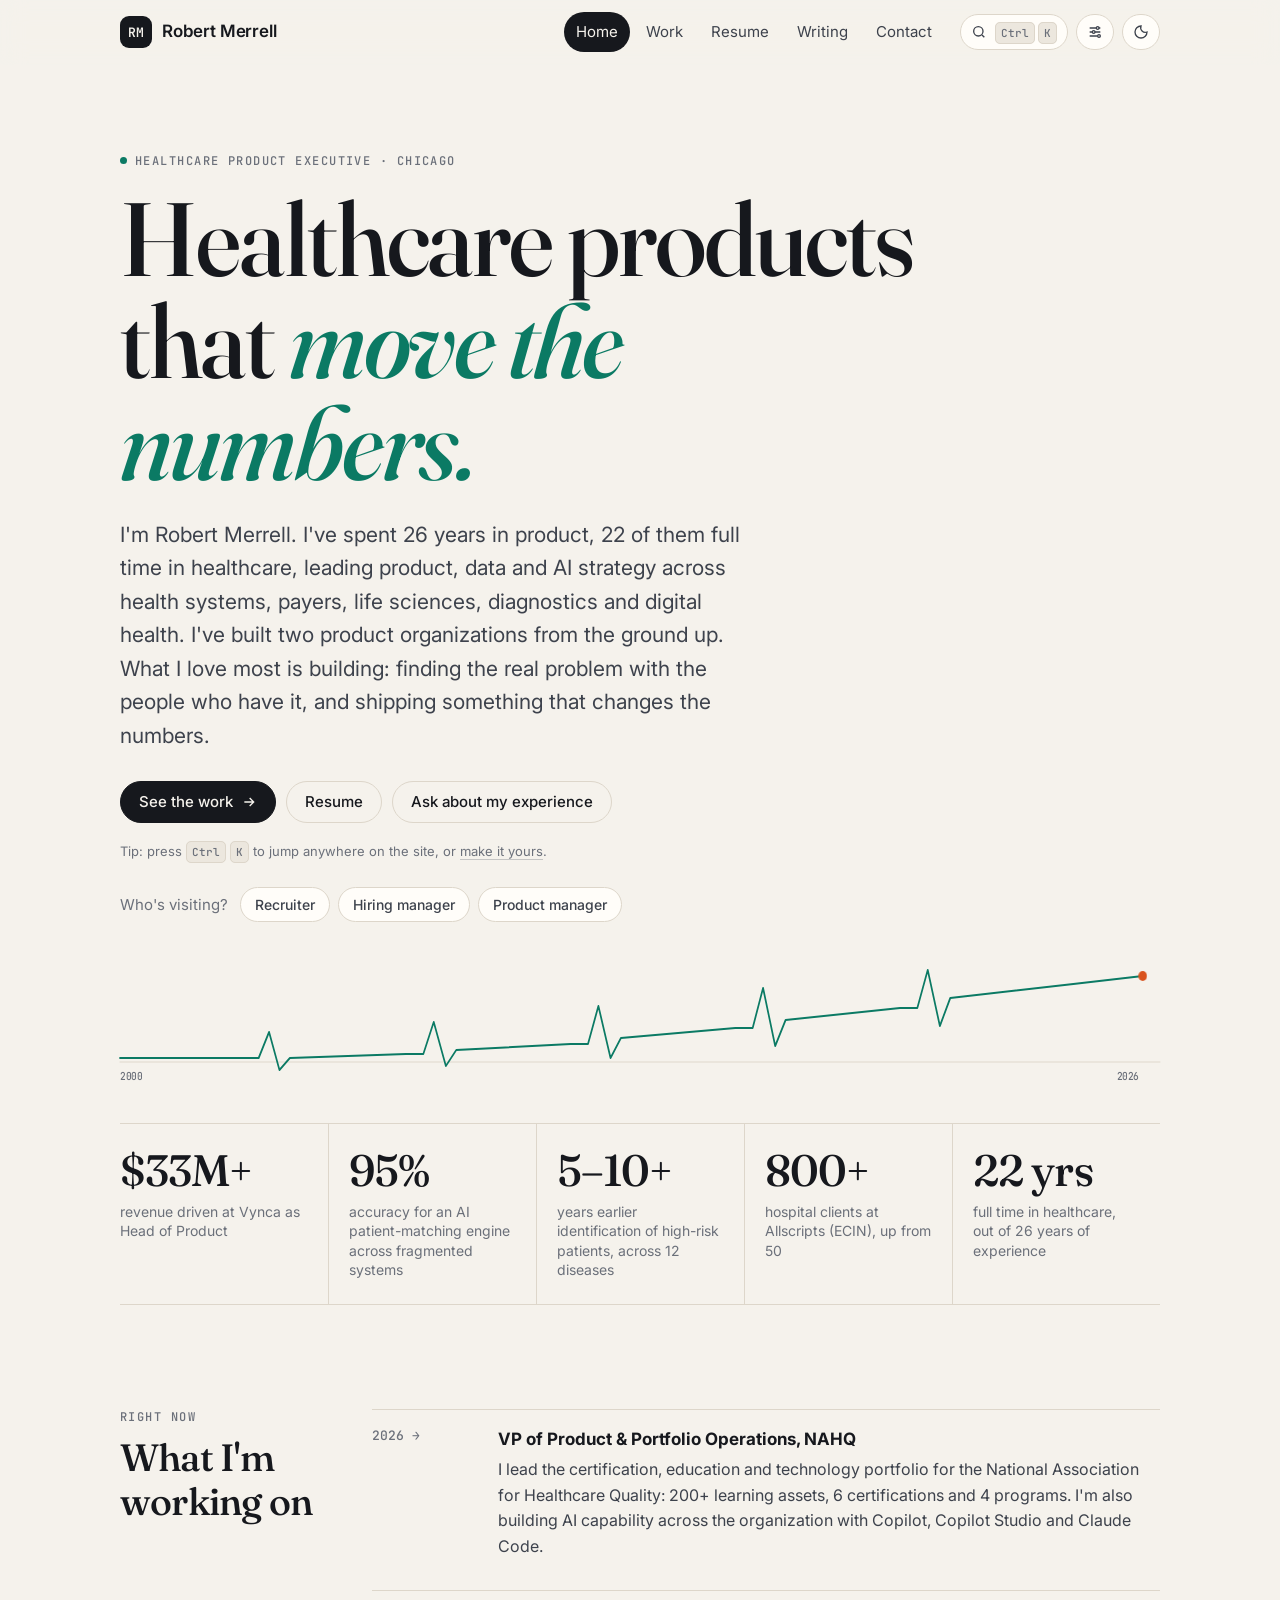
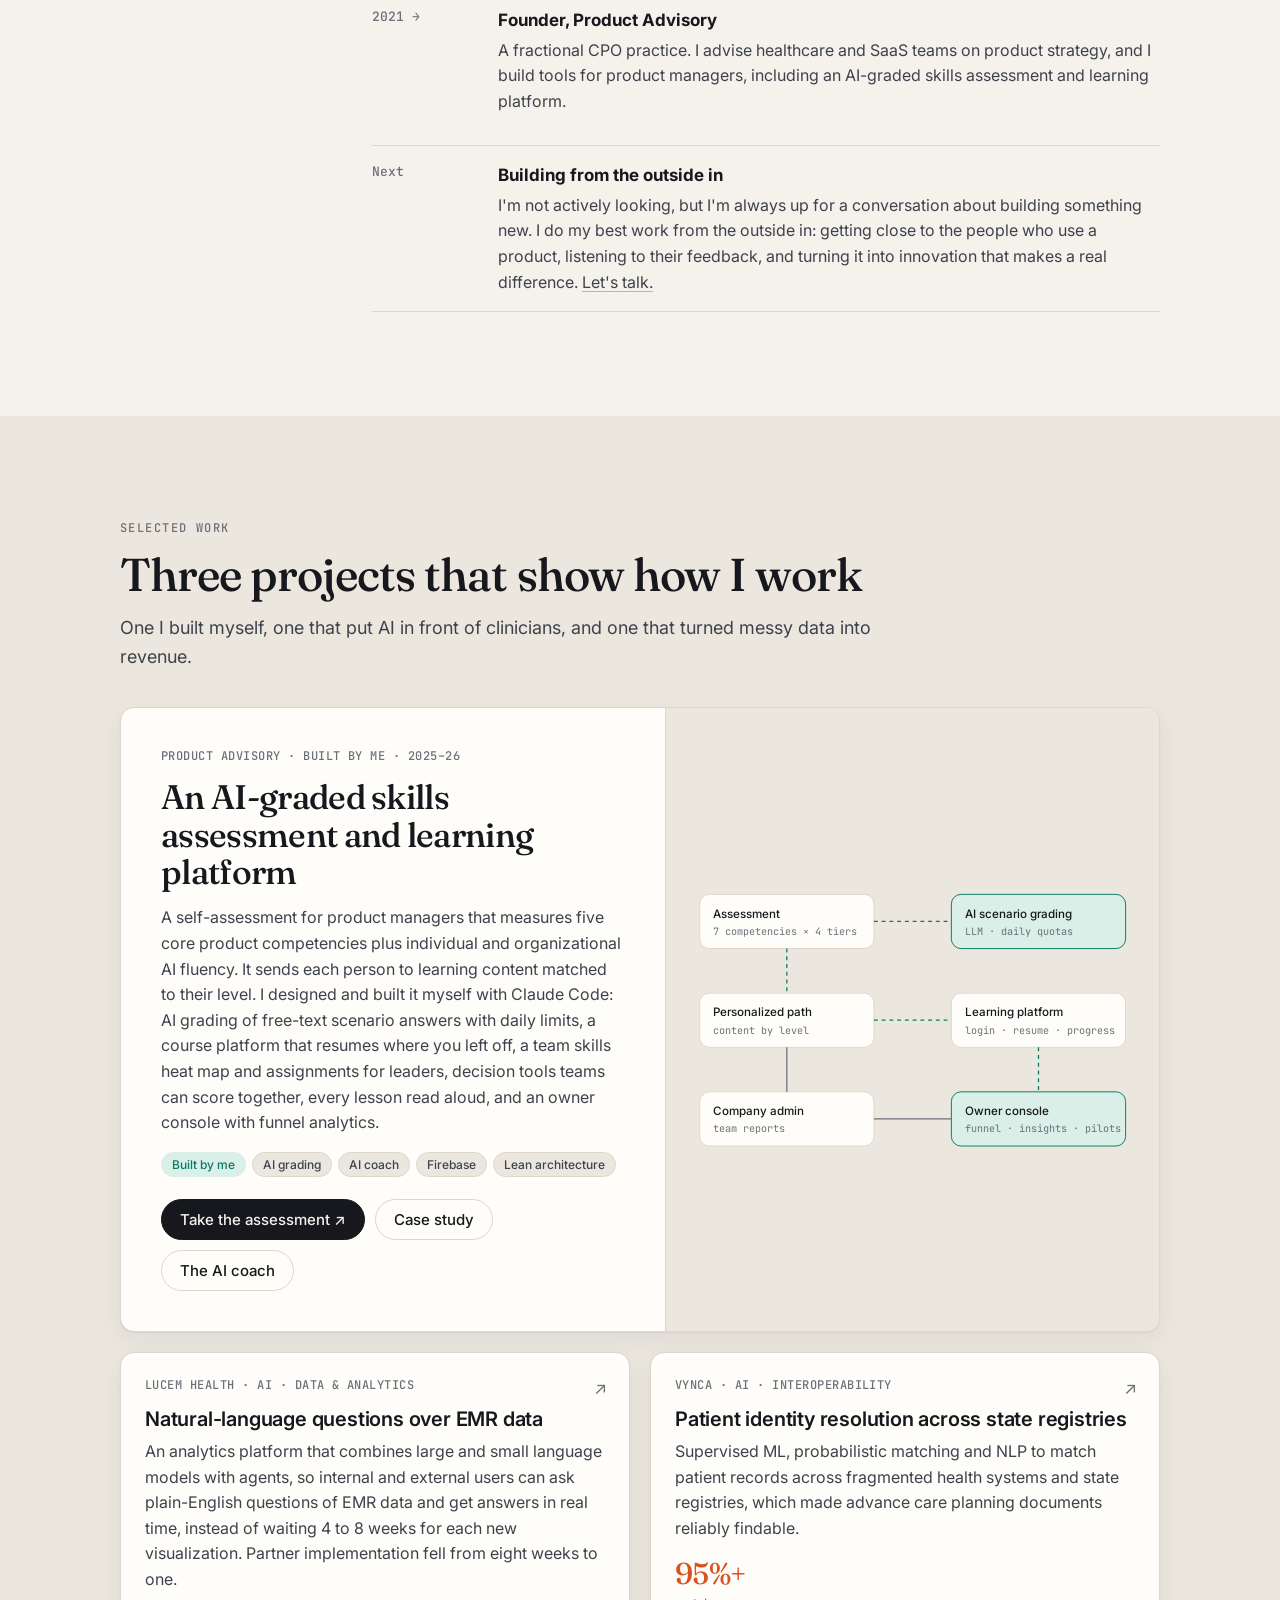
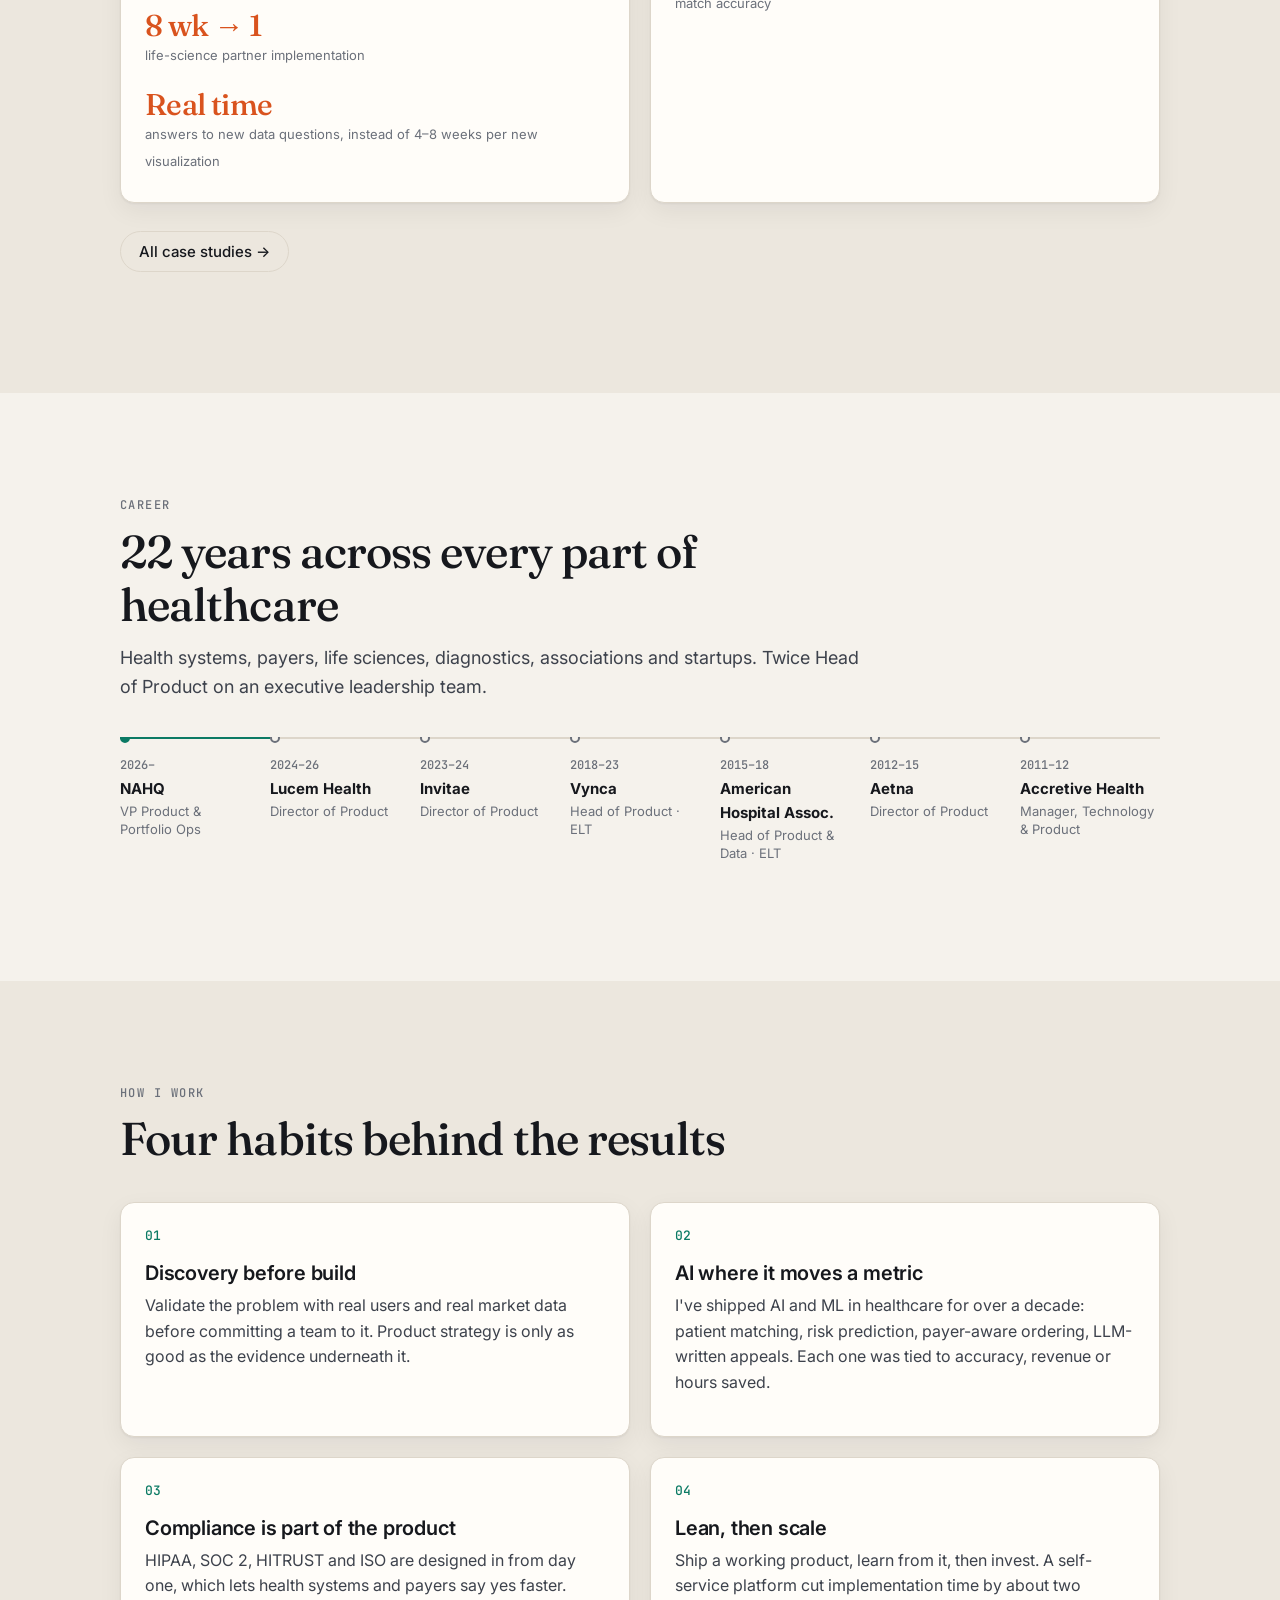
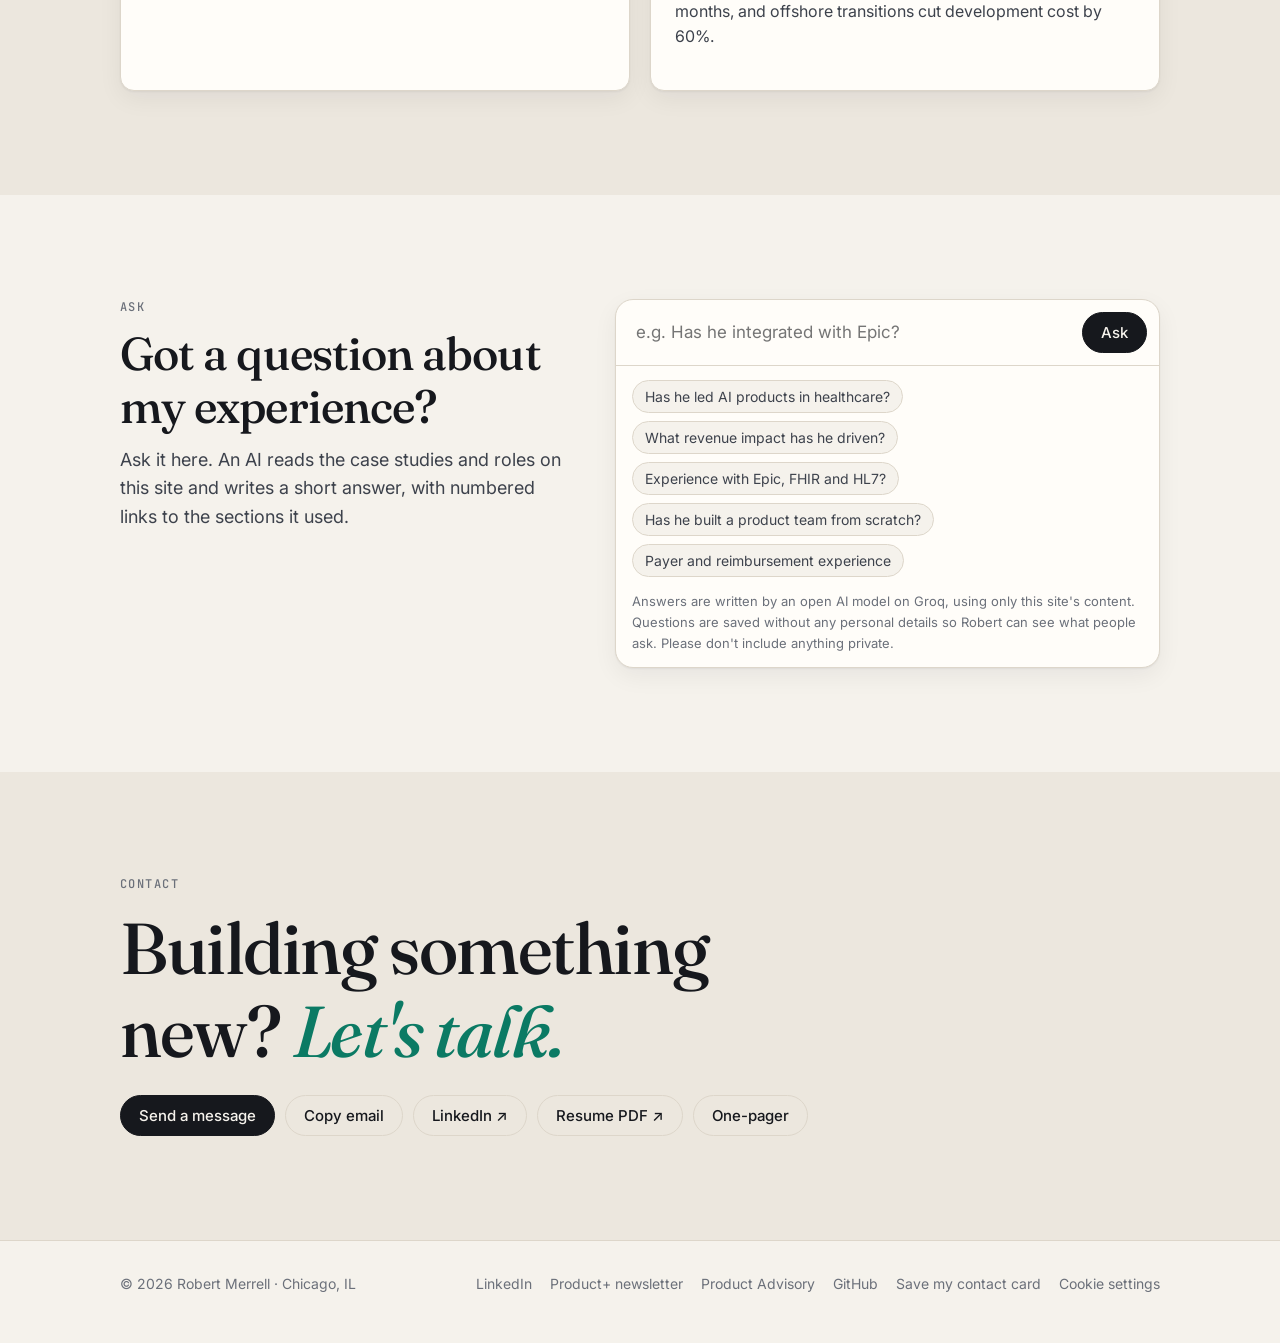
==== commit e81863ee: "Work: the AI learning coach case study; linked from the featured project on Home Co-Authored-By: Cla" ====
--- a/index.html
+++ b/index.html
@@ -178,10 +178,11 @@
           <div class="meta">Product Advisory · Built by me · 2025–26</div>
           <h3>An AI-graded skills assessment and learning platform</h3>
           <p>A self-assessment for product managers that measures five core product competencies plus individual and organizational AI fluency. It sends each person to learning content matched to their level. I designed and built it myself with Claude Code: AI grading of free-text scenario answers with daily limits, a course platform that resumes where you left off, a team skills heat map and assignments for leaders, decision tools teams can score together, every lesson read aloud, and an owner console with funnel analytics.</p>
-          <div class="tags"><span class="tag accent">Built by me</span><span class="tag">AI grading</span><span class="tag">Firebase</span><span class="tag">Lean architecture</span></div>
+          <div class="tags"><span class="tag accent">Built by me</span><span class="tag">AI grading</span><span class="tag">AI coach</span><span class="tag">Firebase</span><span class="tag">Lean architecture</span></div>
           <div class="btn-row" style="margin-top:22px">
             <a class="btn" href="https://assessment.productadvisory.co/" target="_blank" rel="noopener">Take the assessment ↗</a>
             <a class="btn ghost" href="/work#pa-assessment">Case study</a>
+            <a class="btn ghost" href="/work#ai-coach">The AI coach</a>
           </div>
         </div>
         <div class="art" aria-hidden="true">
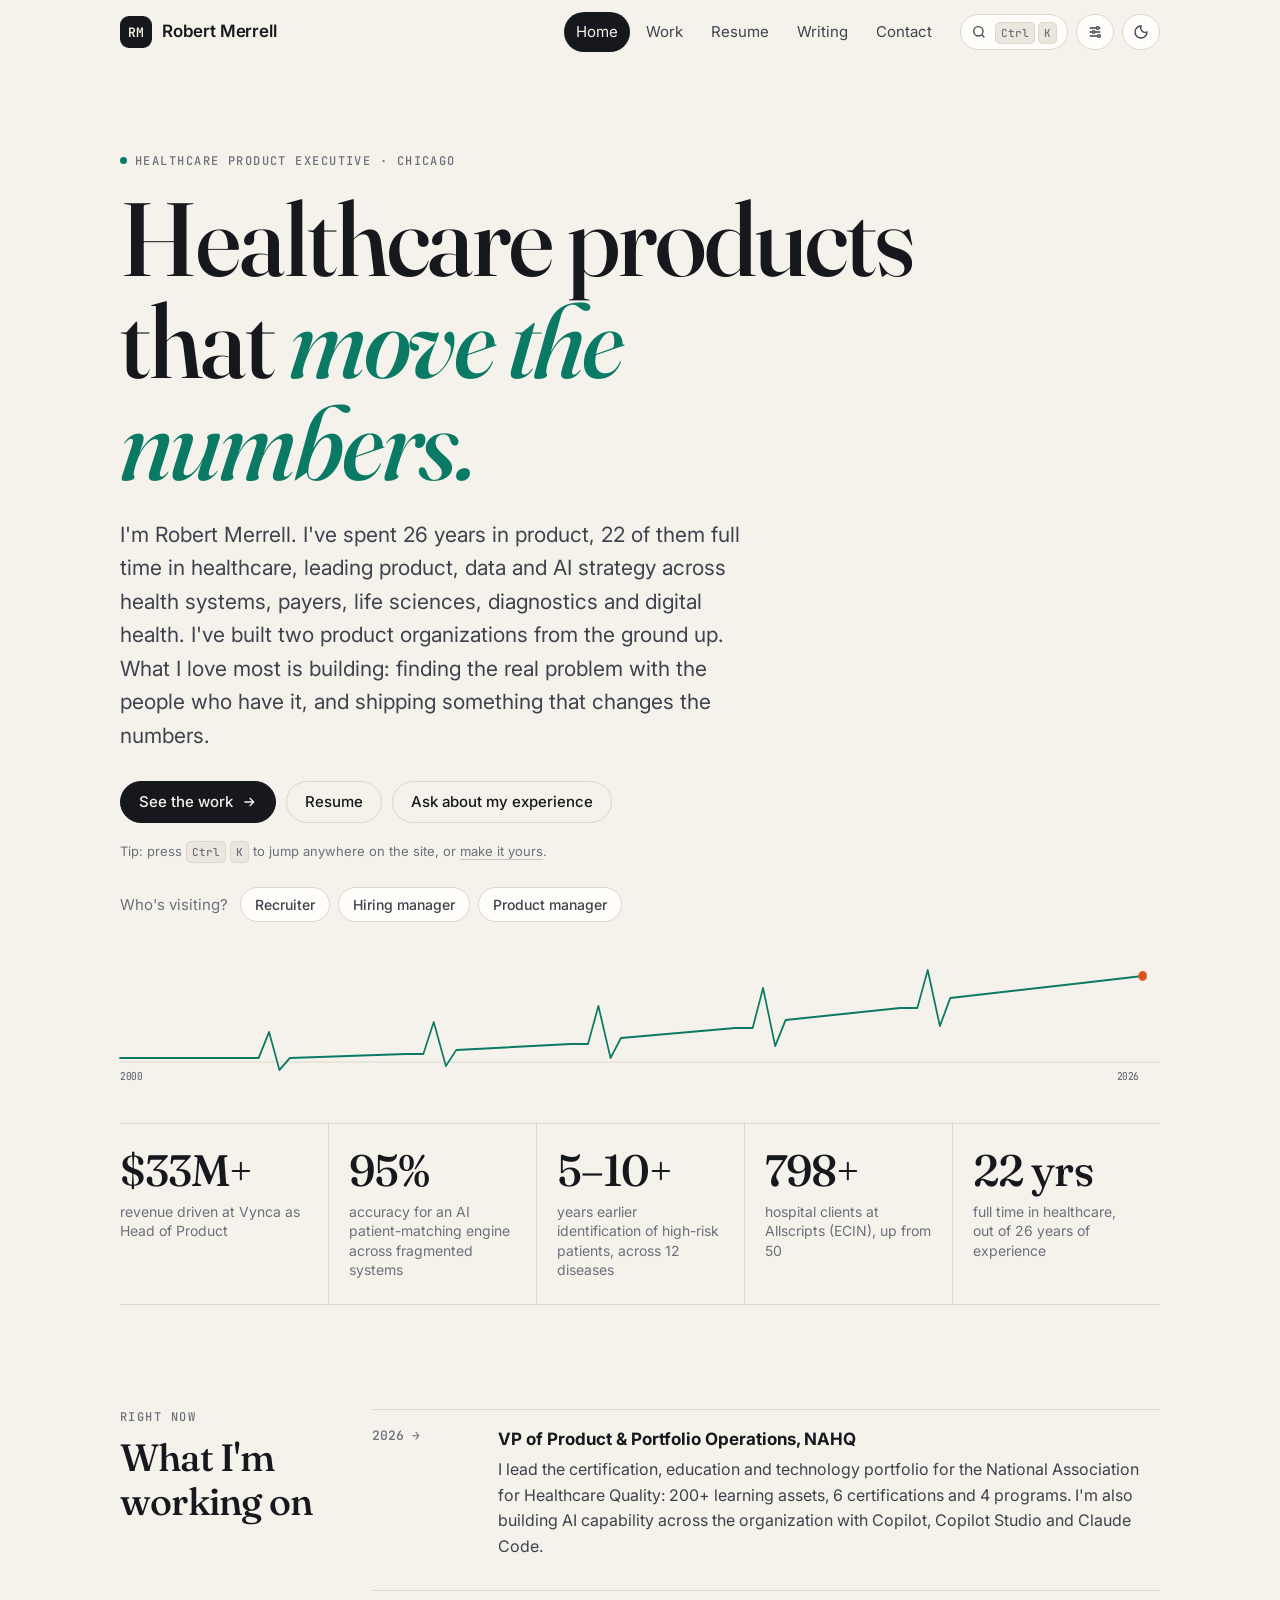
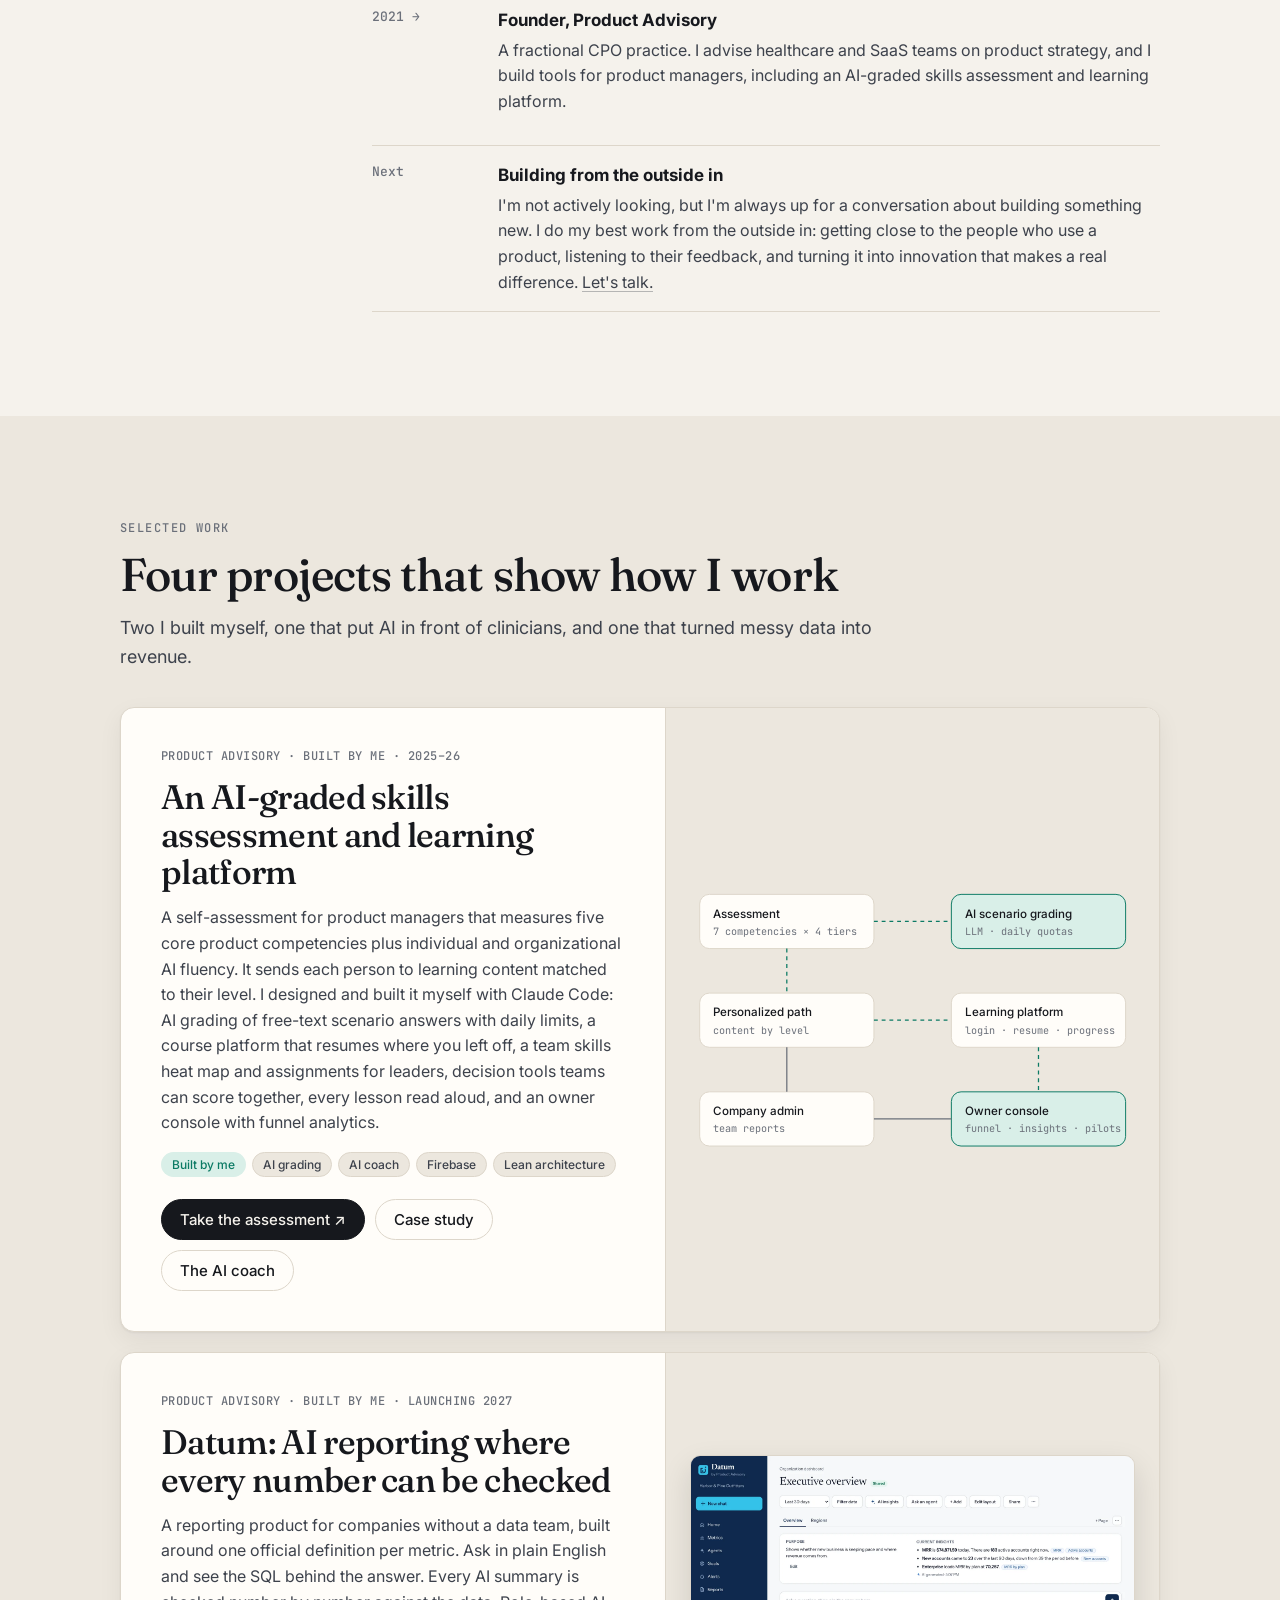
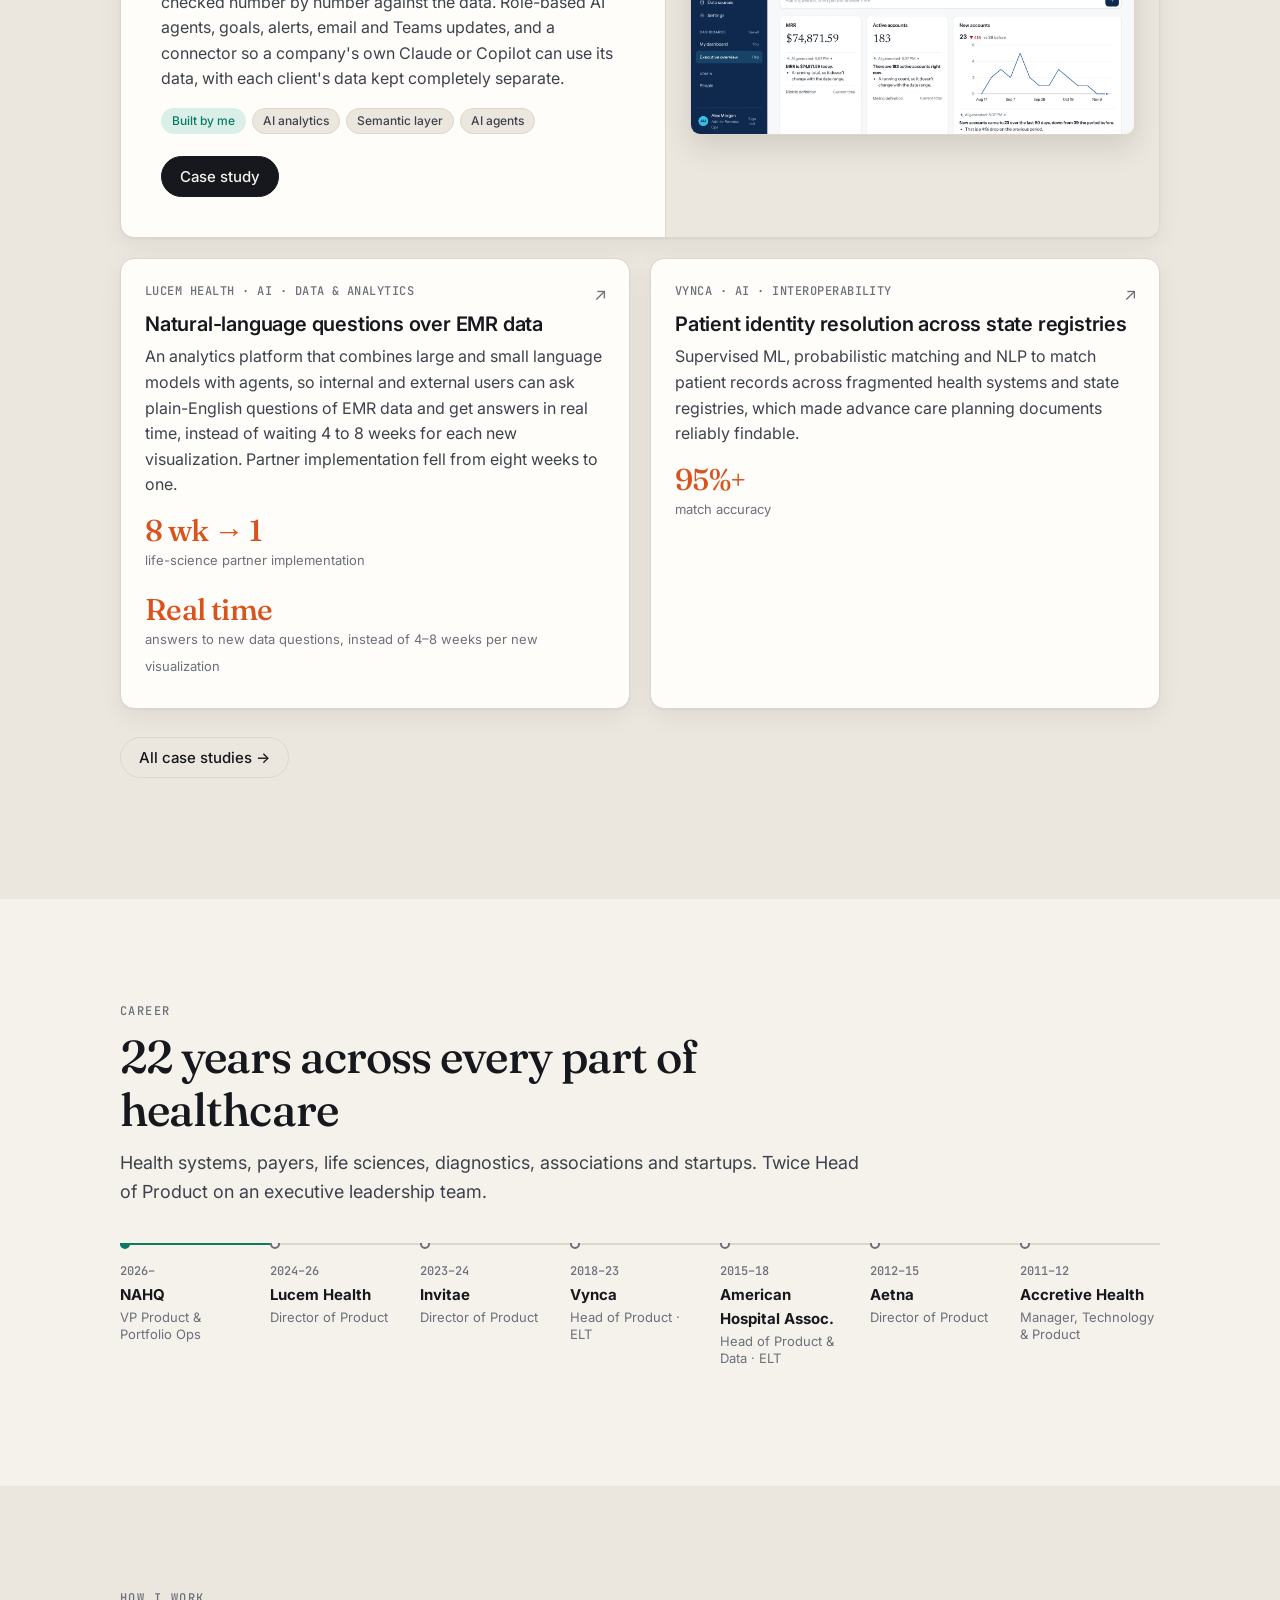
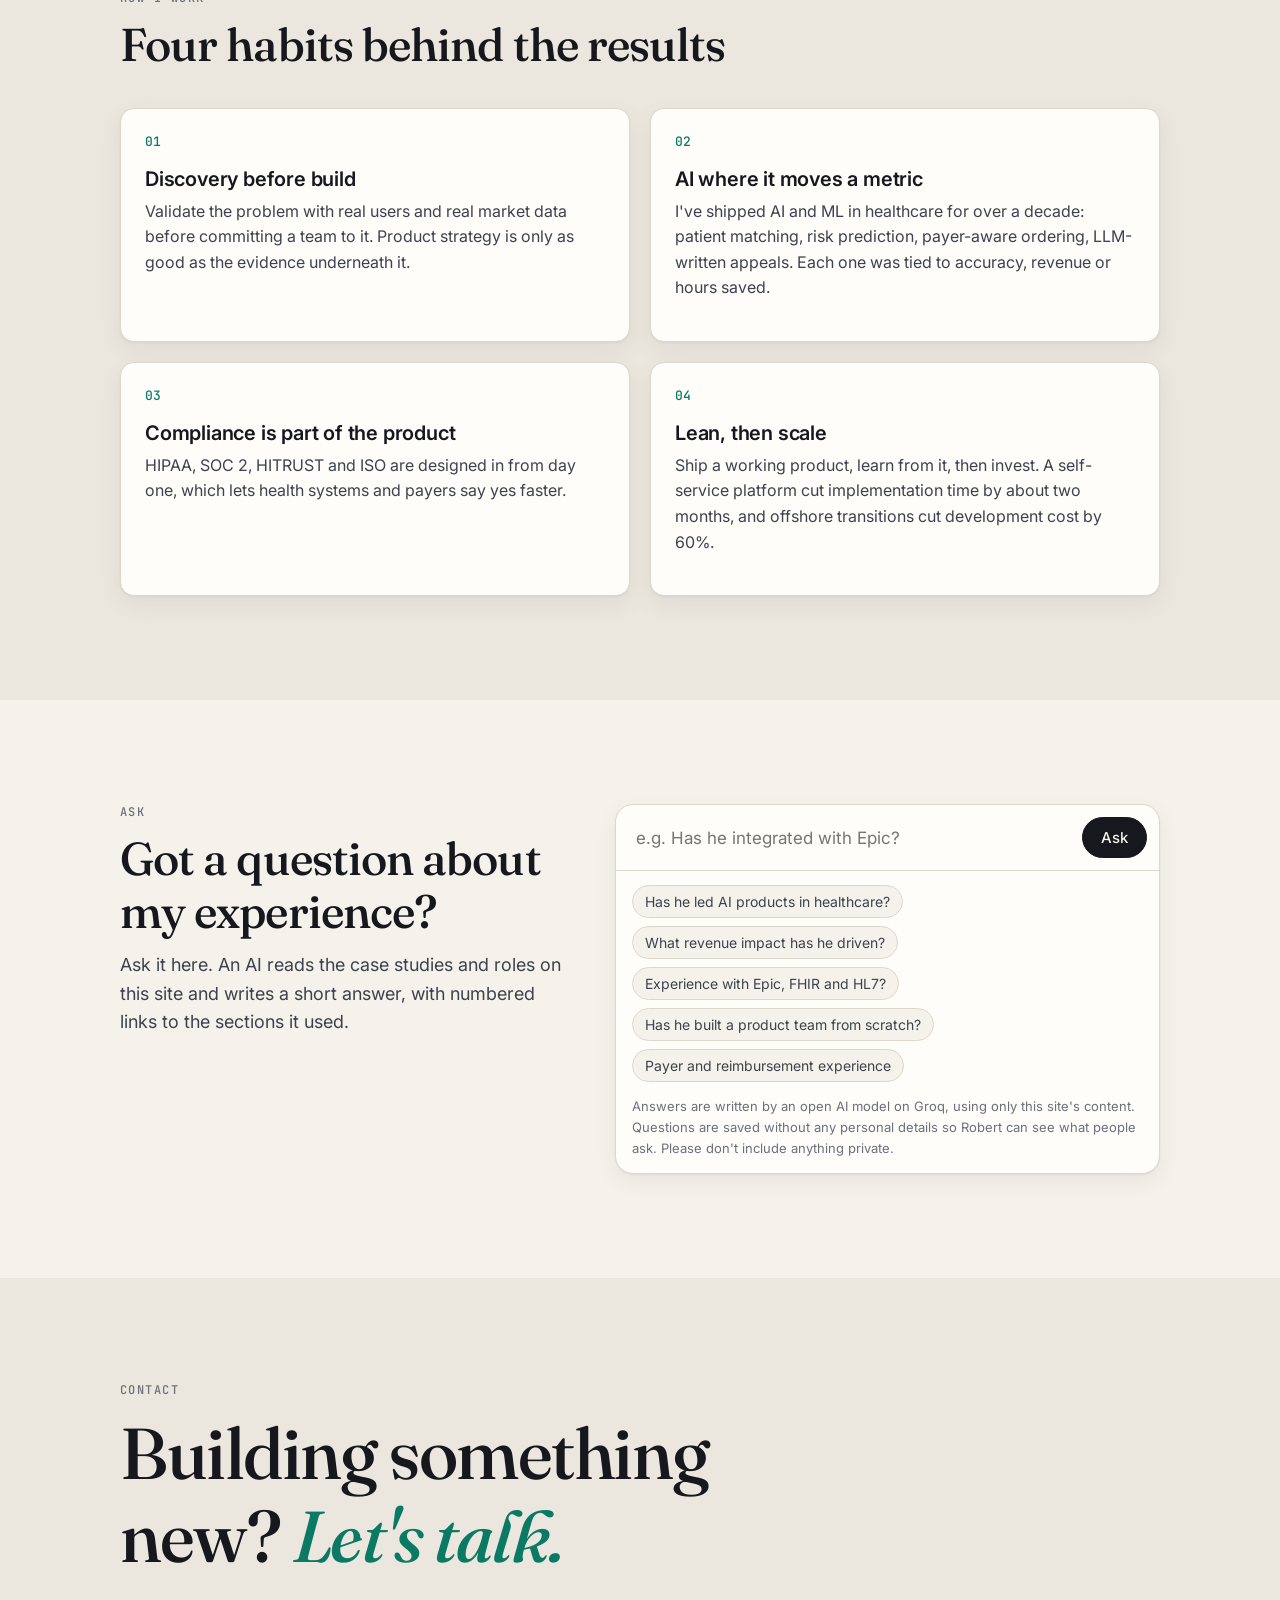
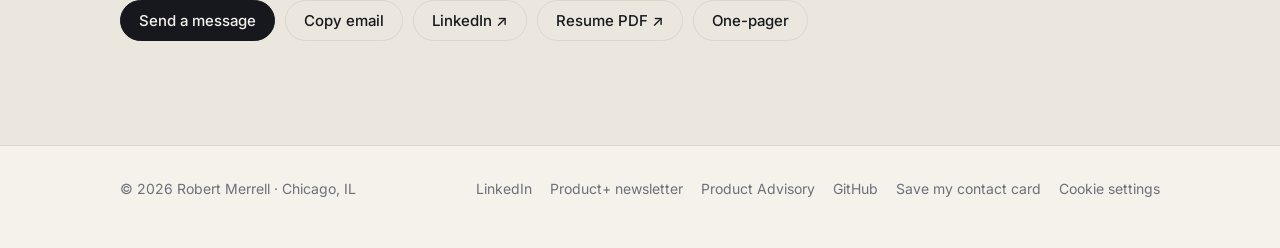
==== commit b5304a2c: "Work: the Datum case study (AI reporting where every number can be checked); featured on Home Co-Aut" ====
--- a/index.html
+++ b/index.html
@@ -169,8 +169,8 @@
     <div class="wrap">
       <div class="section-head reveal">
         <div class="eyebrow">Selected work</div>
-        <h2>Three projects that show how I work</h2>
-        <p>One I built myself, one that put AI in front of clinicians, and one that turned messy data into revenue.</p>
+        <h2>Four projects that show how I work</h2>
+        <p>Two I built myself, one that put AI in front of clinicians, and one that turned messy data into revenue.</p>
       </div>
 
       <article class="card feature reveal" data-ask="Product AI Assessment & Learning Platform" data-kind="Case study">
@@ -195,6 +195,21 @@
             <rect class="hl" x="270" y="224" width="180" height="56" rx="10"/><text x="284" y="248">Owner console</text><text class="sub" x="284" y="266">funnel · insights · pilots</text>
             <path class="flow" d="M190 48H270"/><path class="flow" d="M100 76V122"/><path class="flow" d="M190 150H270"/><path class="flow" d="M360 178V224"/><path d="M100 178V224"/><path d="M190 252H270"/>
           </svg>
+        </div>
+      </article>
+
+      <article class="card feature reveal" style="margin-top:20px" data-ask="Datum: AI reporting you can check" data-kind="Case study">
+        <div class="body">
+          <div class="meta">Product Advisory · Built by me · Launching 2027</div>
+          <h3>Datum: AI reporting where every number can be checked</h3>
+          <p>A reporting product for companies without a data team, built around one official definition per metric. Ask in plain English and see the SQL behind the answer. Every AI summary is checked number by number against the data. Role-based AI agents, goals, alerts, email and Teams updates, and a connector so a company's own Claude or Copilot can use its data, with each client's data kept completely separate.</p>
+          <div class="tags"><span class="tag accent">Built by me</span><span class="tag">AI analytics</span><span class="tag">Semantic layer</span><span class="tag">AI agents</span></div>
+          <div class="btn-row" style="margin-top:22px">
+            <a class="btn" href="/work#datum">Case study</a>
+          </div>
+        </div>
+        <div class="art">
+          <img src="assets/img/previews/datum-summaries.webp" alt="Datum's executive dashboard: revenue, active accounts and new accounts, each with a short AI summary" width="1600" height="1000" loading="lazy" style="width:100%;height:auto;border-radius:10px;border:1px solid var(--line);box-shadow:0 12px 30px rgb(0 0 0 / .12)">
         </div>
       </article>
 
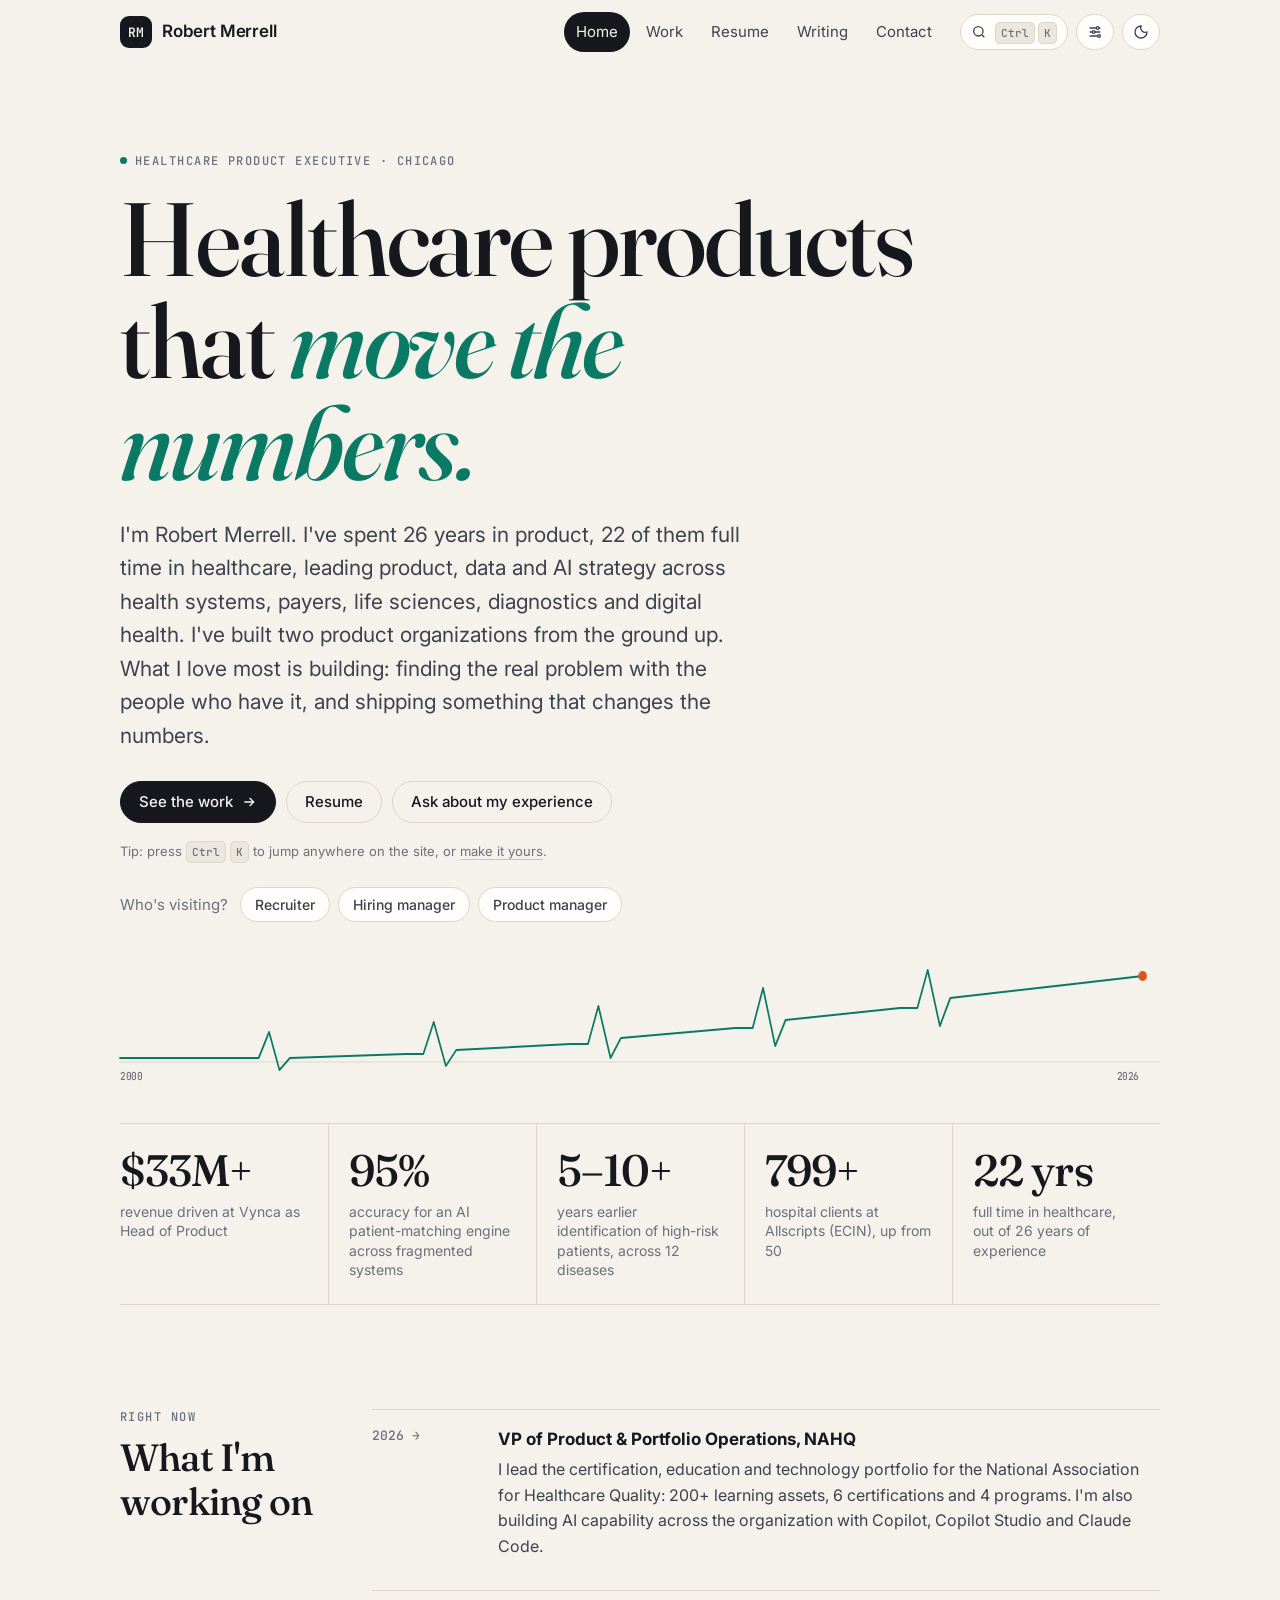
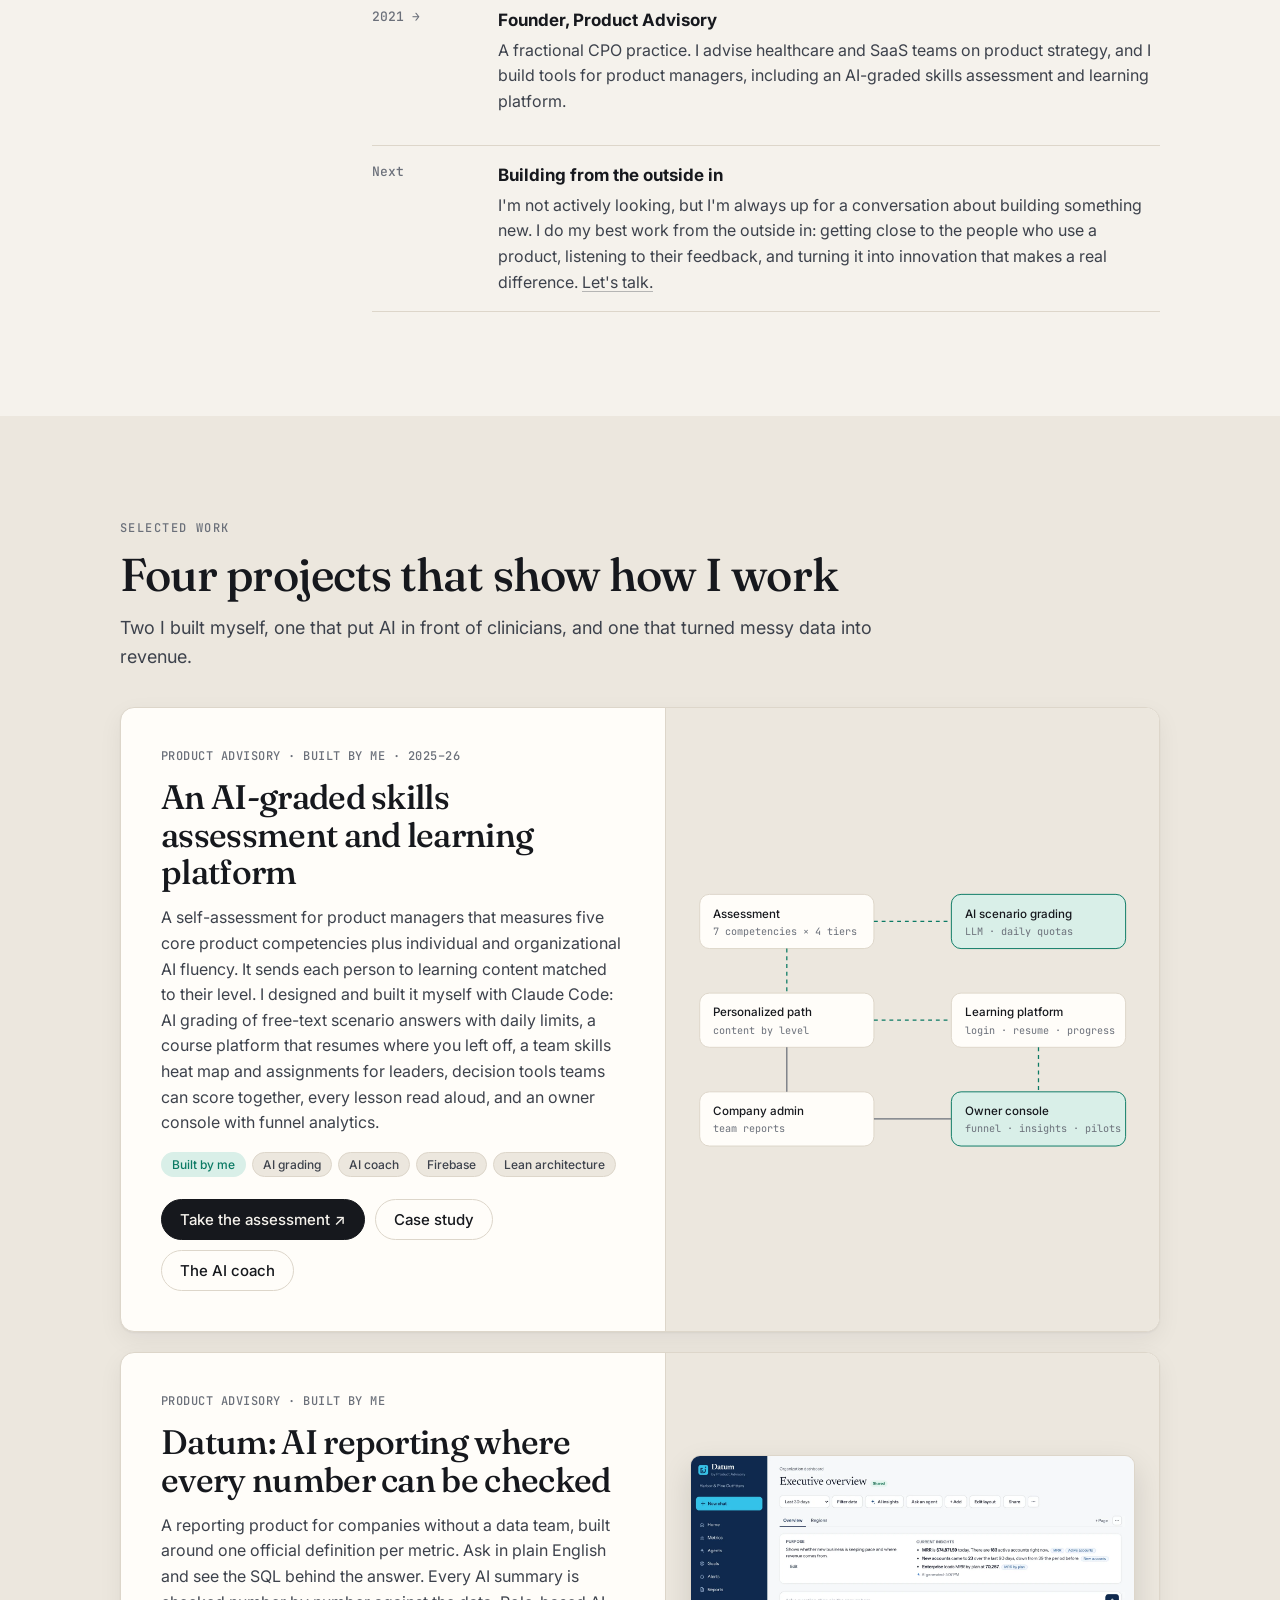
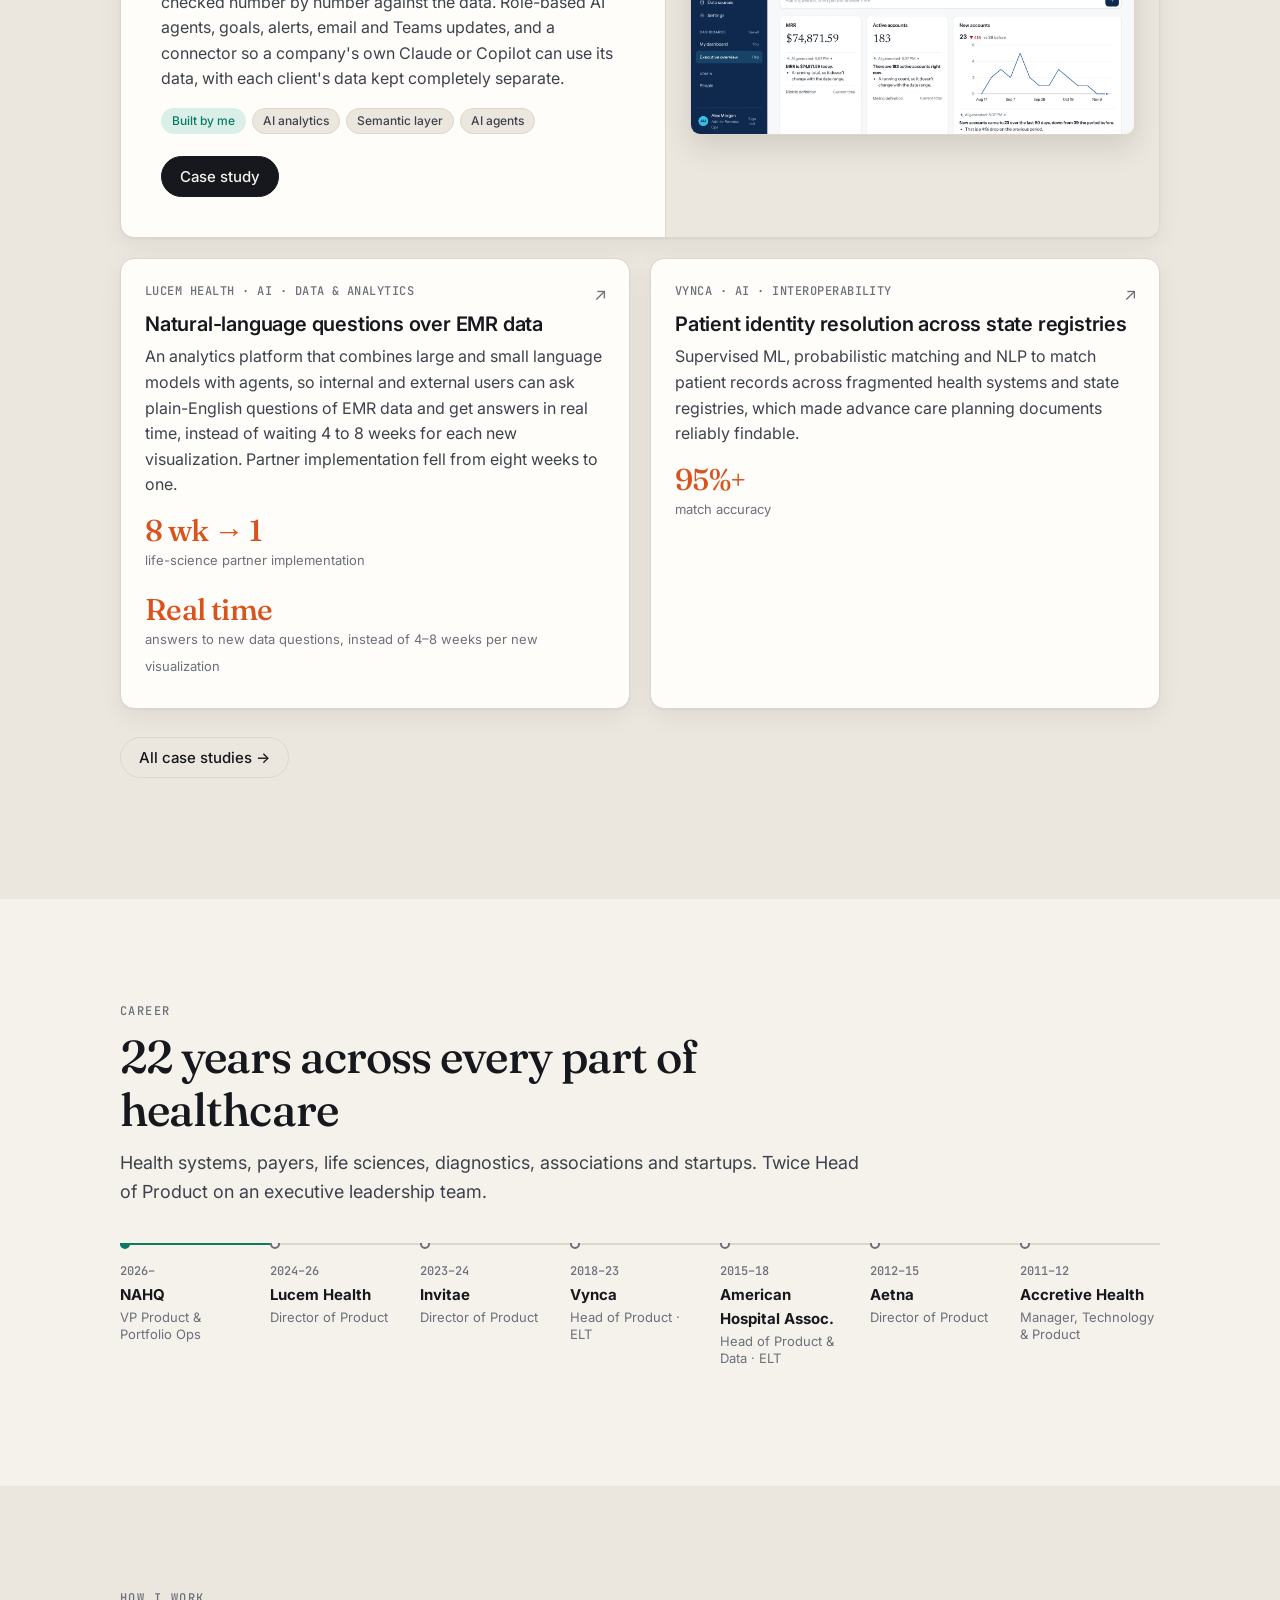
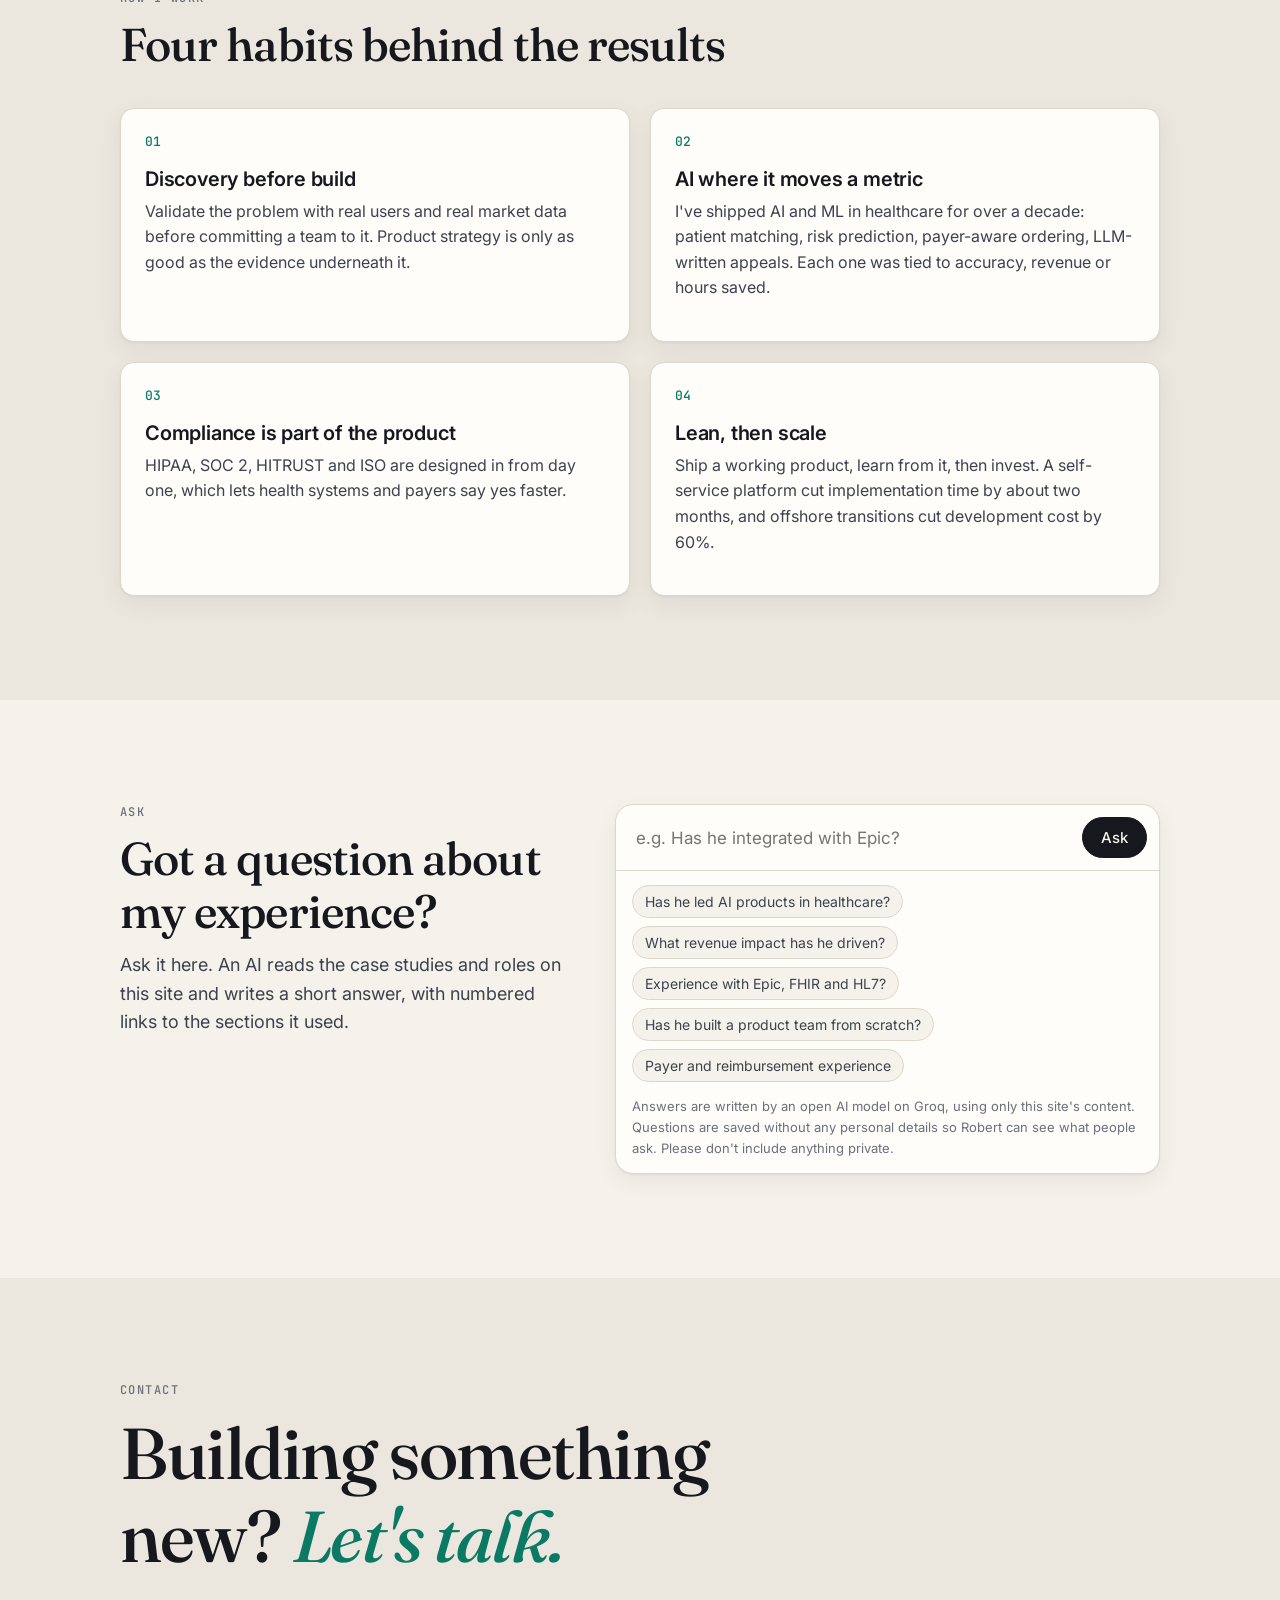
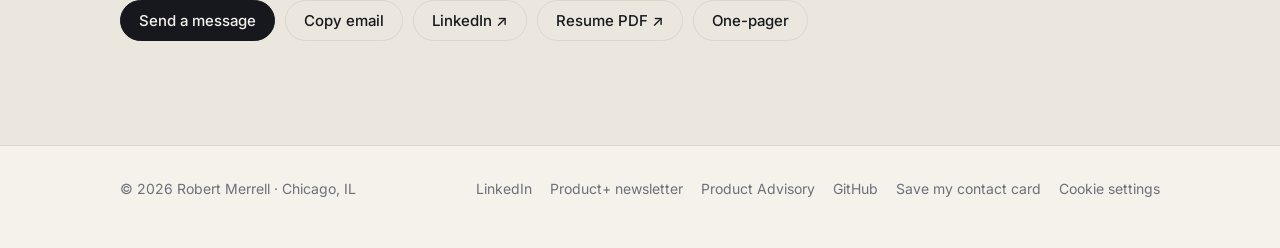
==== commit b0461f0a: "Datum: no dates or launch timing for now Co-Authored-By: Claude Opus 5.5 <noreply@anthropic.com> Cla" ====
--- a/index.html
+++ b/index.html
@@ -200,7 +200,7 @@
 
       <article class="card feature reveal" style="margin-top:20px" data-ask="Datum: AI reporting you can check" data-kind="Case study">
         <div class="body">
-          <div class="meta">Product Advisory · Built by me · Launching 2027</div>
+          <div class="meta">Product Advisory · Built by me</div>
           <h3>Datum: AI reporting where every number can be checked</h3>
           <p>A reporting product for companies without a data team, built around one official definition per metric. Ask in plain English and see the SQL behind the answer. Every AI summary is checked number by number against the data. Role-based AI agents, goals, alerts, email and Teams updates, and a connector so a company's own Claude or Copilot can use its data, with each client's data kept completely separate.</p>
           <div class="tags"><span class="tag accent">Built by me</span><span class="tag">AI analytics</span><span class="tag">Semantic layer</span><span class="tag">AI agents</span></div>
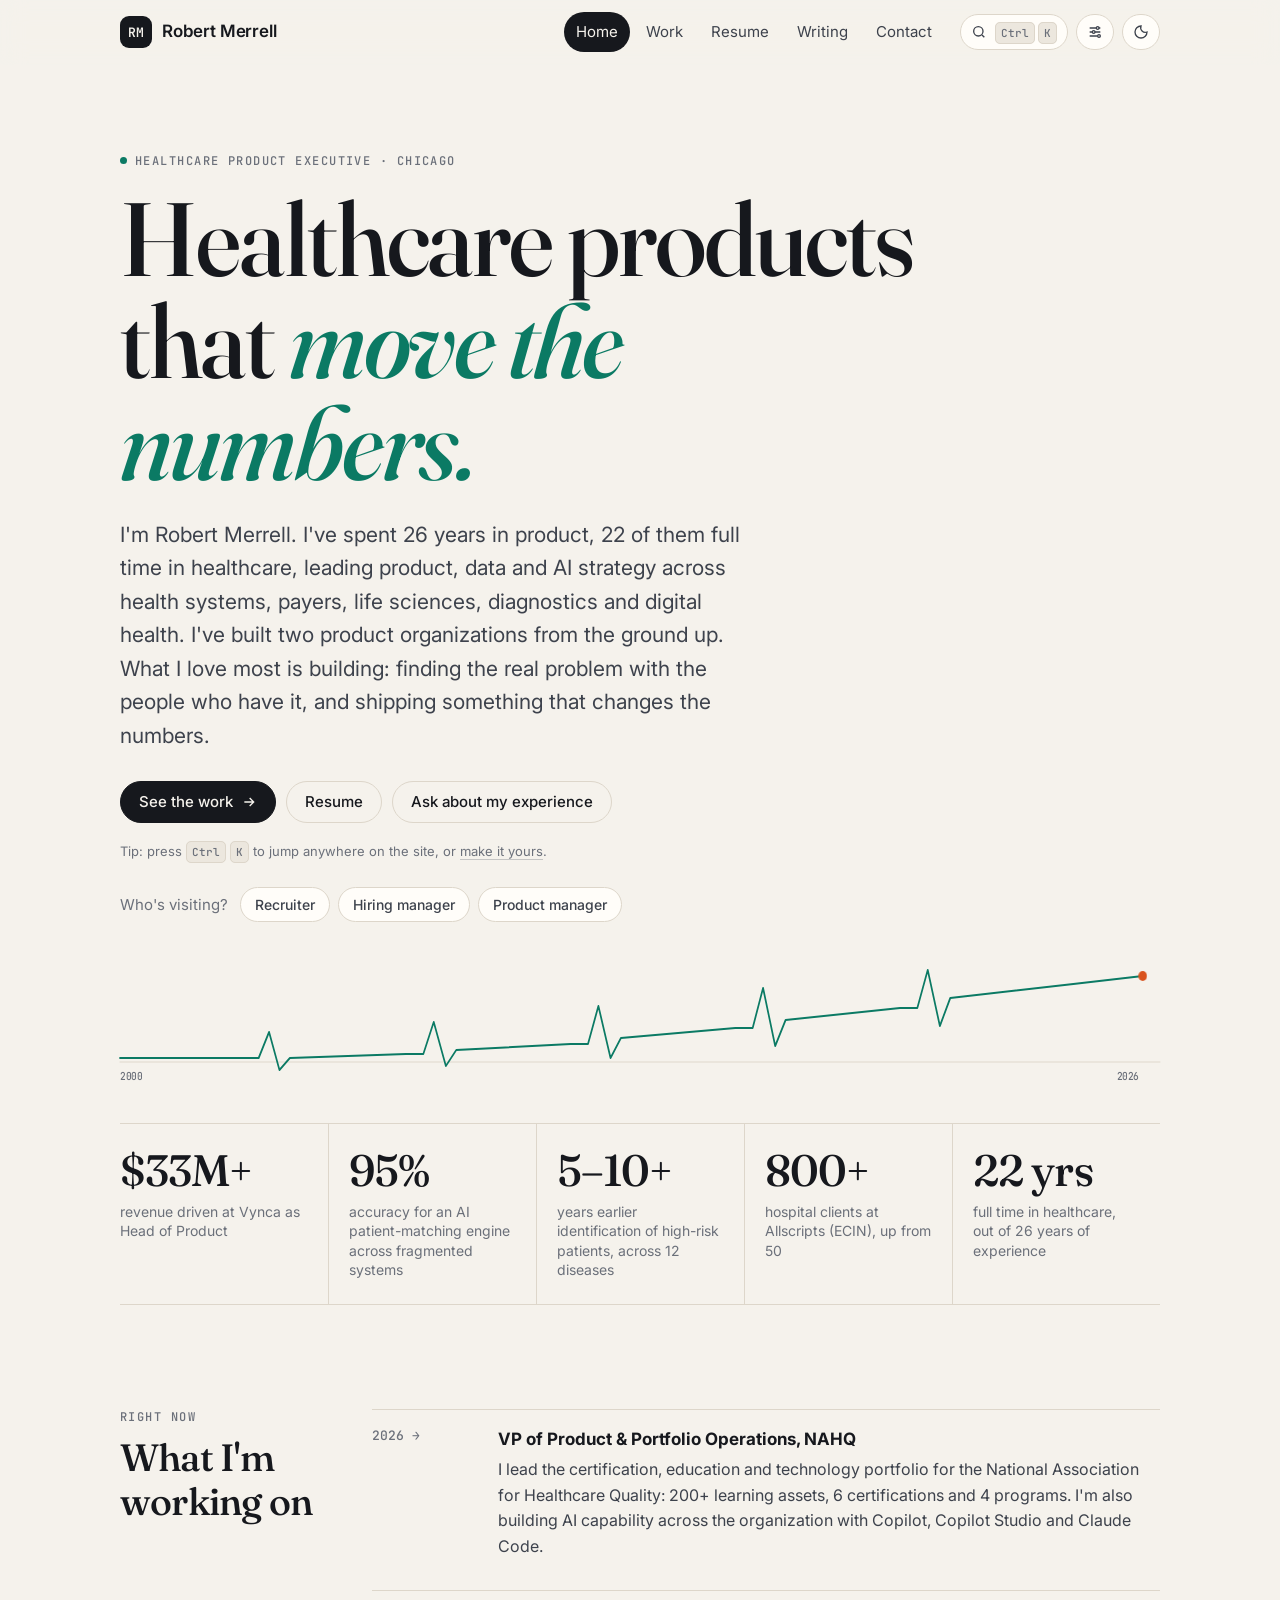
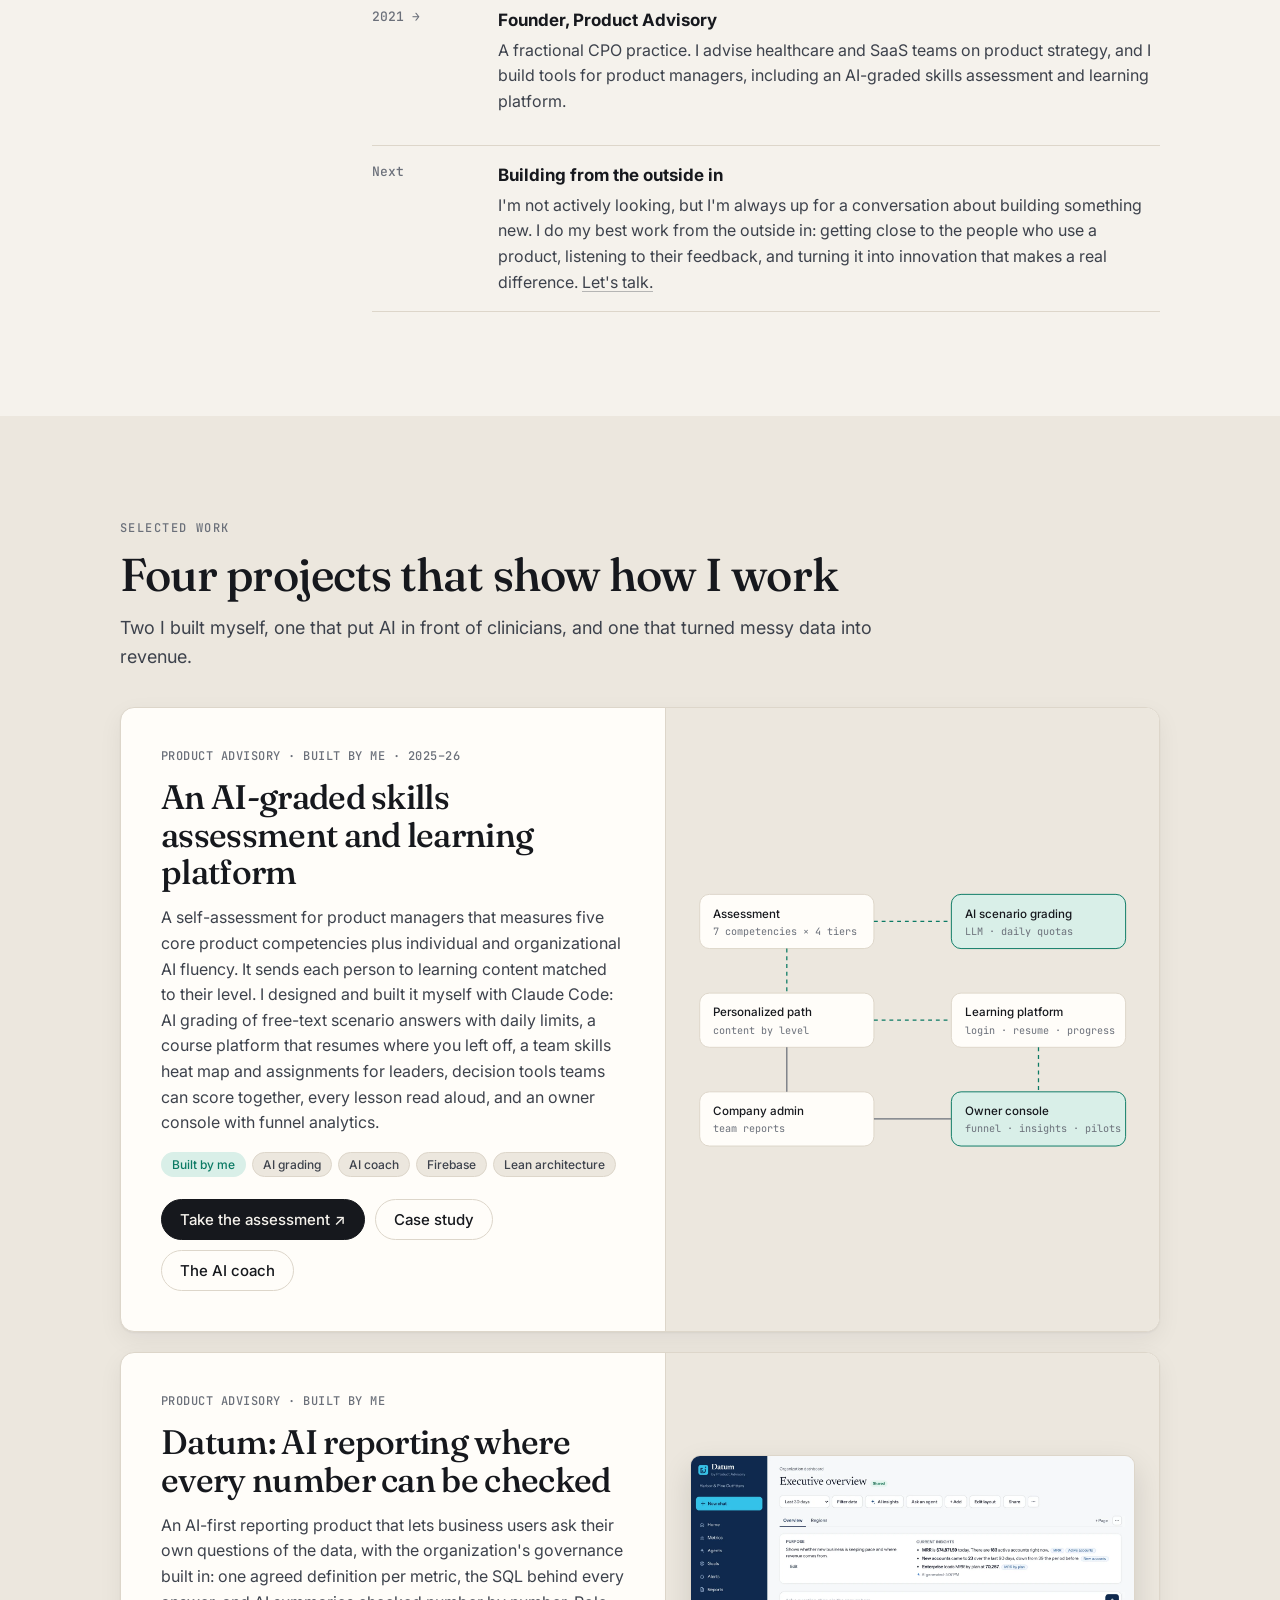
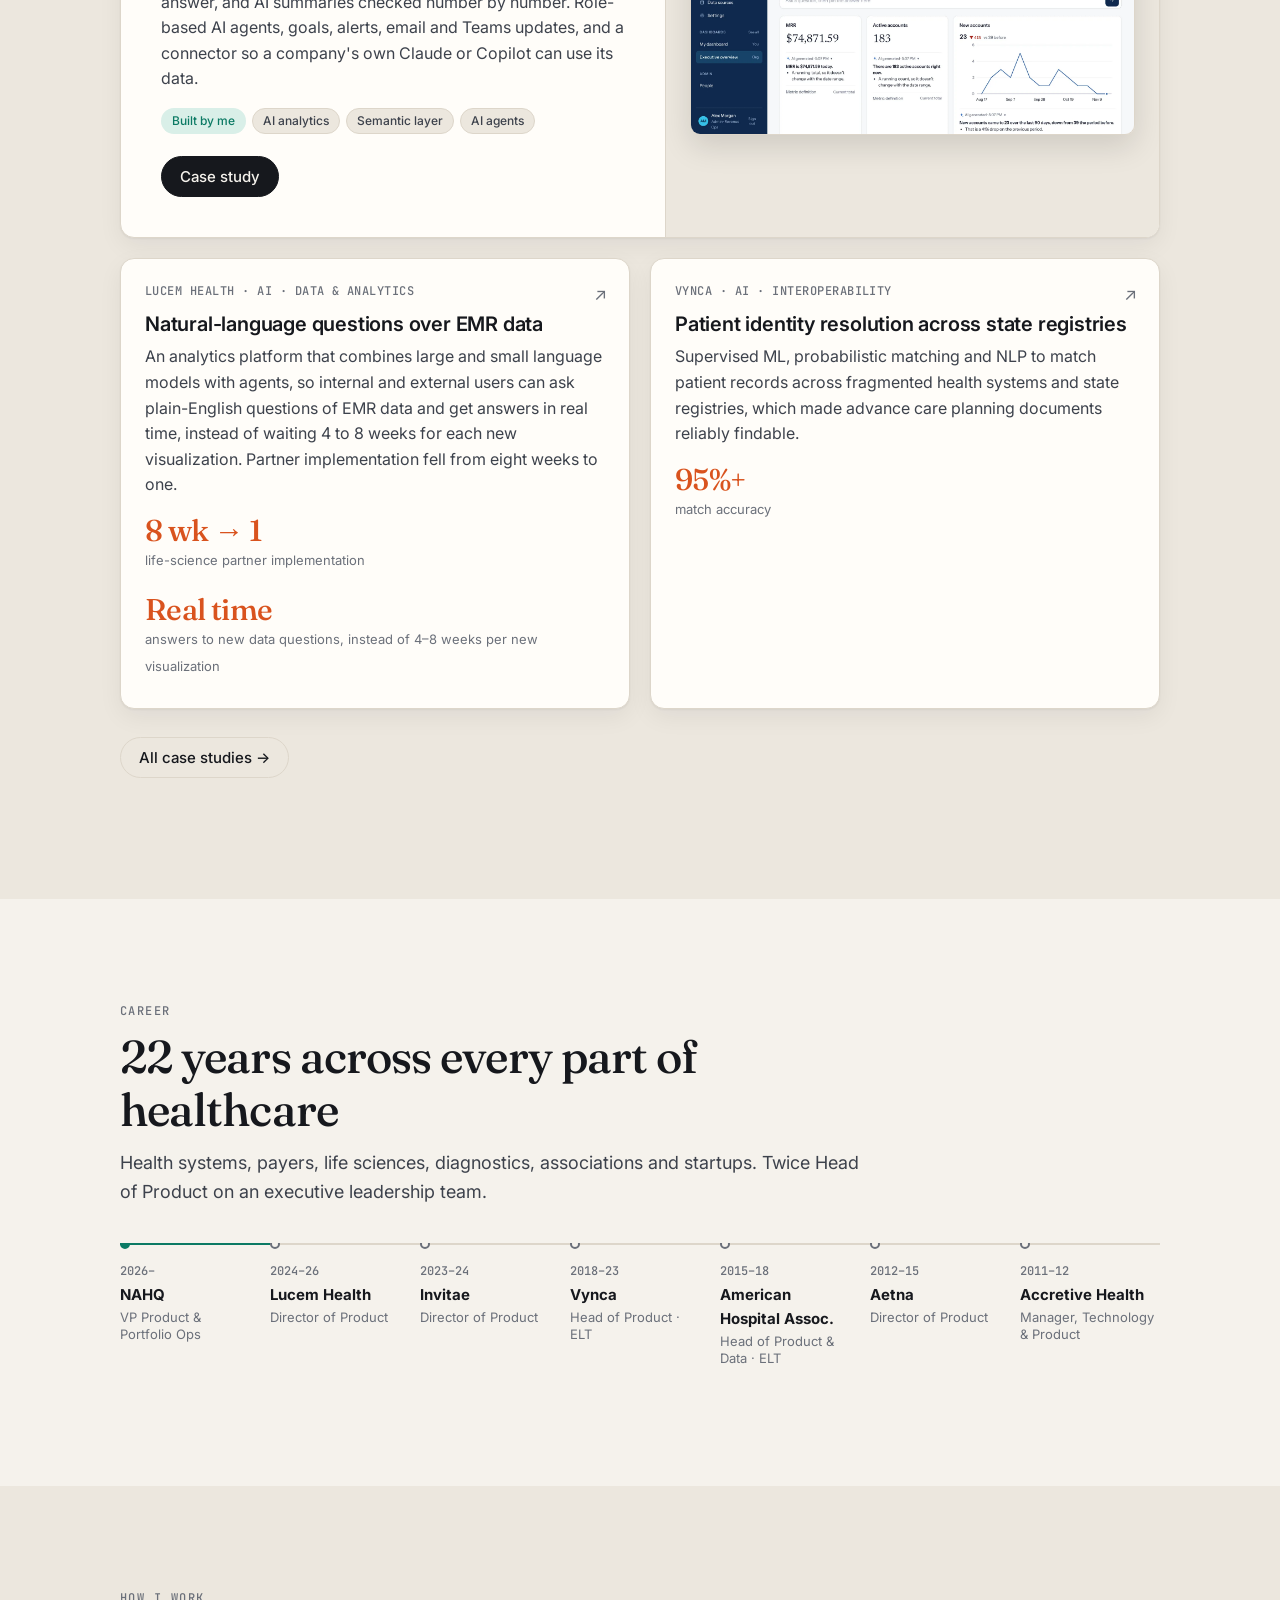
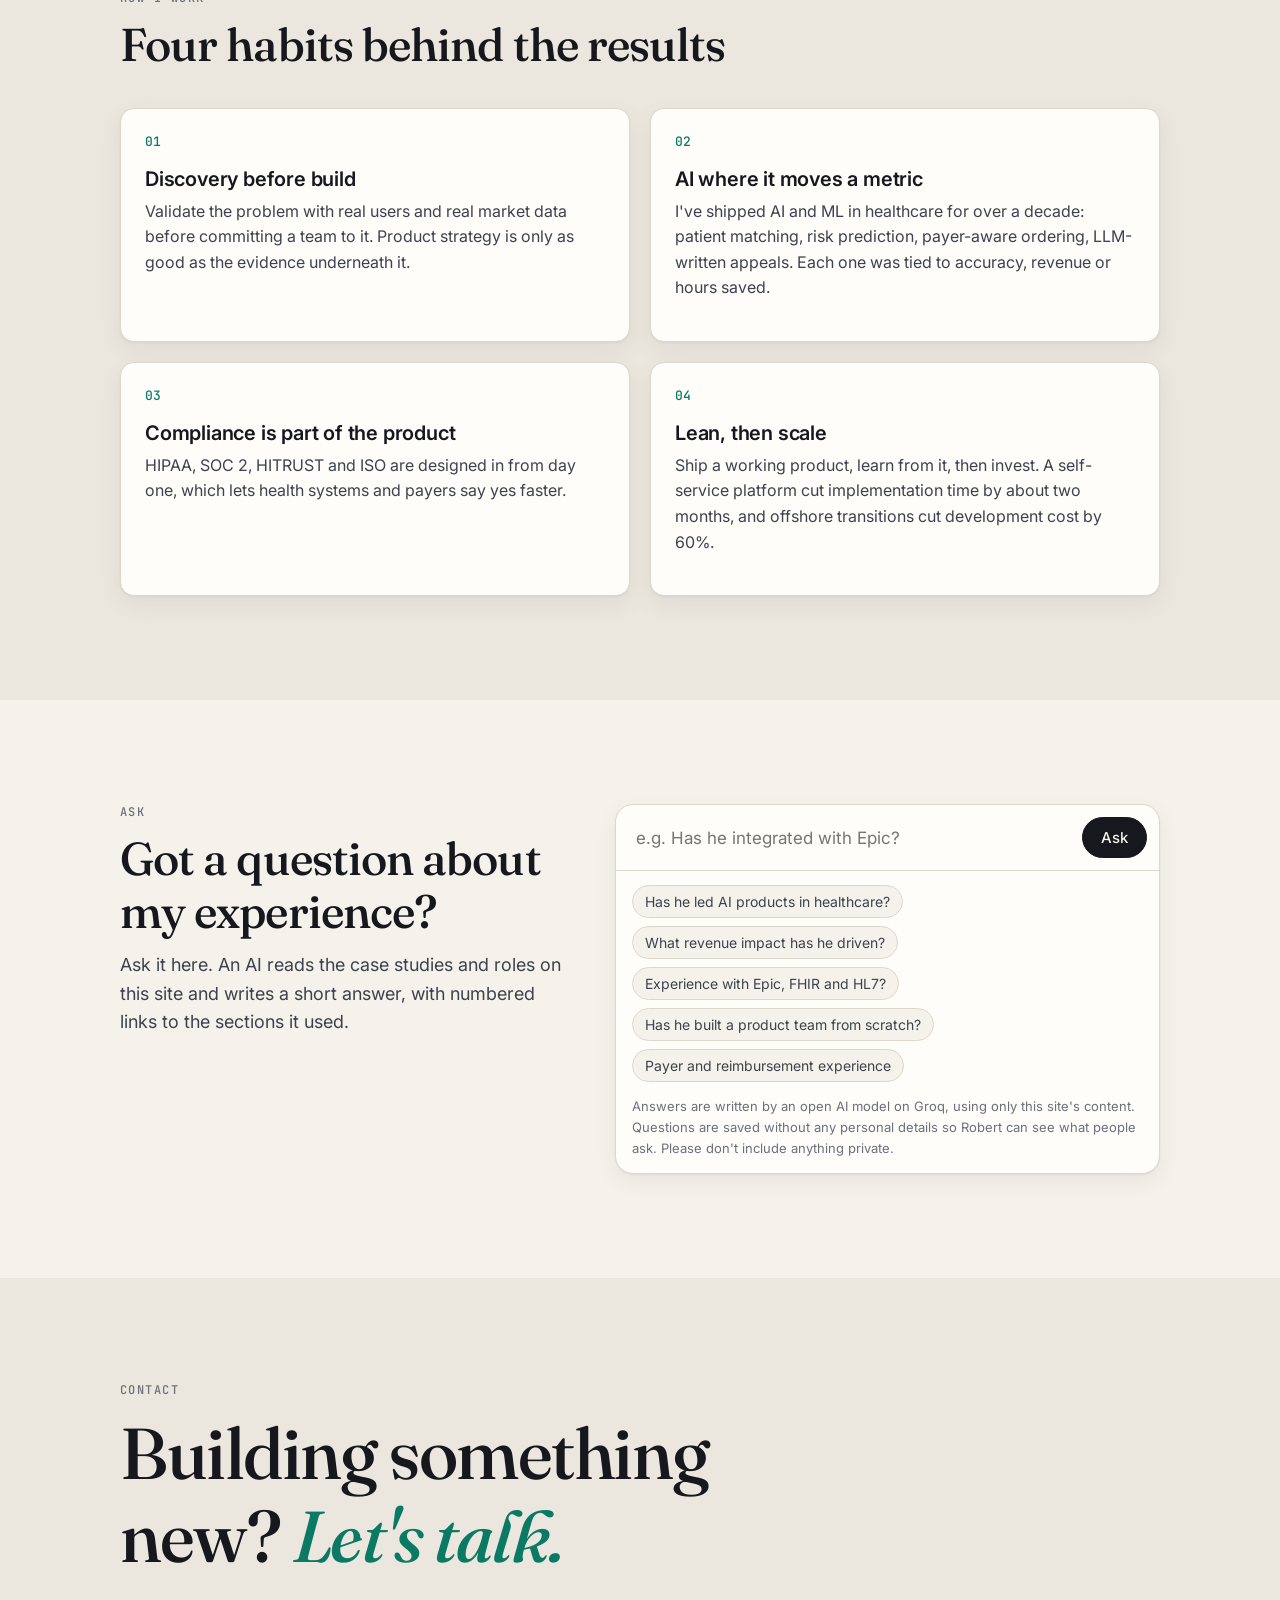
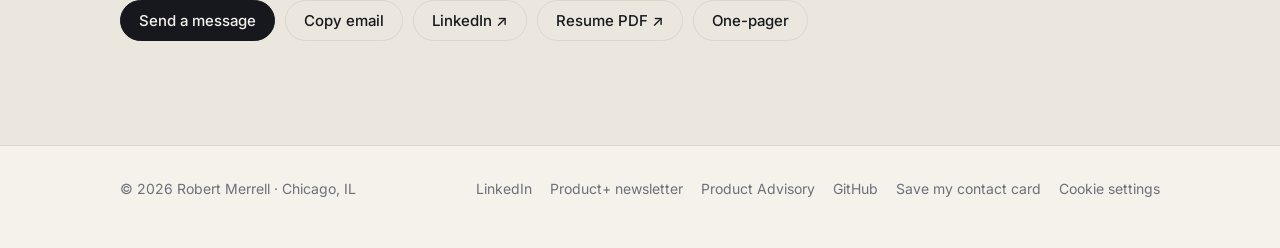
==== commit 7d8202fe: "Datum: summary leads with business users and governance (Work and Home) Co-Authored-By: Claude Opus " ====
--- a/index.html
+++ b/index.html
@@ -202,7 +202,7 @@
         <div class="body">
           <div class="meta">Product Advisory · Built by me</div>
           <h3>Datum: AI reporting where every number can be checked</h3>
-          <p>A reporting product for companies without a data team, built around one official definition per metric. Ask in plain English and see the SQL behind the answer. Every AI summary is checked number by number against the data. Role-based AI agents, goals, alerts, email and Teams updates, and a connector so a company's own Claude or Copilot can use its data, with each client's data kept completely separate.</p>
+          <p>An AI-first reporting product that lets business users ask their own questions of the data, with the organization's governance built in: one agreed definition per metric, the SQL behind every answer, and AI summaries checked number by number. Role-based AI agents, goals, alerts, email and Teams updates, and a connector so a company's own Claude or Copilot can use its data.</p>
           <div class="tags"><span class="tag accent">Built by me</span><span class="tag">AI analytics</span><span class="tag">Semantic layer</span><span class="tag">AI agents</span></div>
           <div class="btn-row" style="margin-top:22px">
             <a class="btn" href="/work#datum">Case study</a>
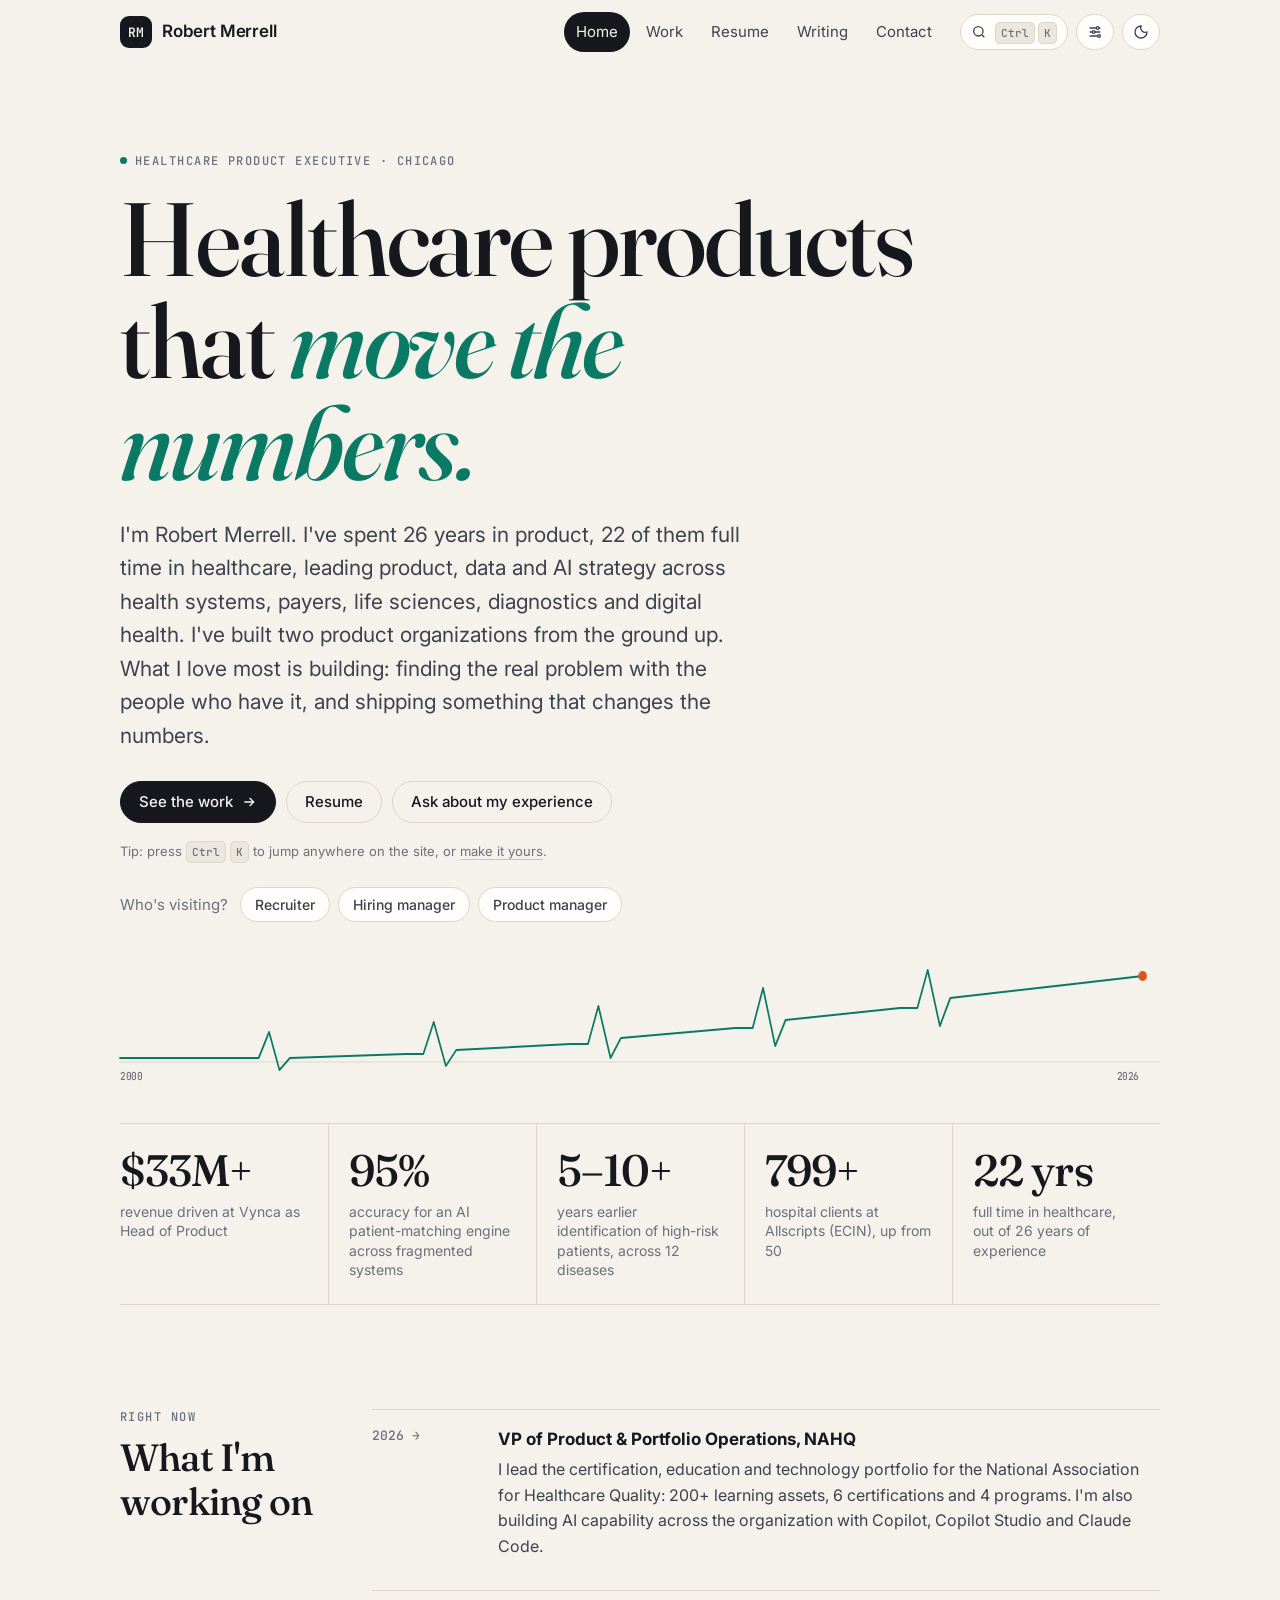
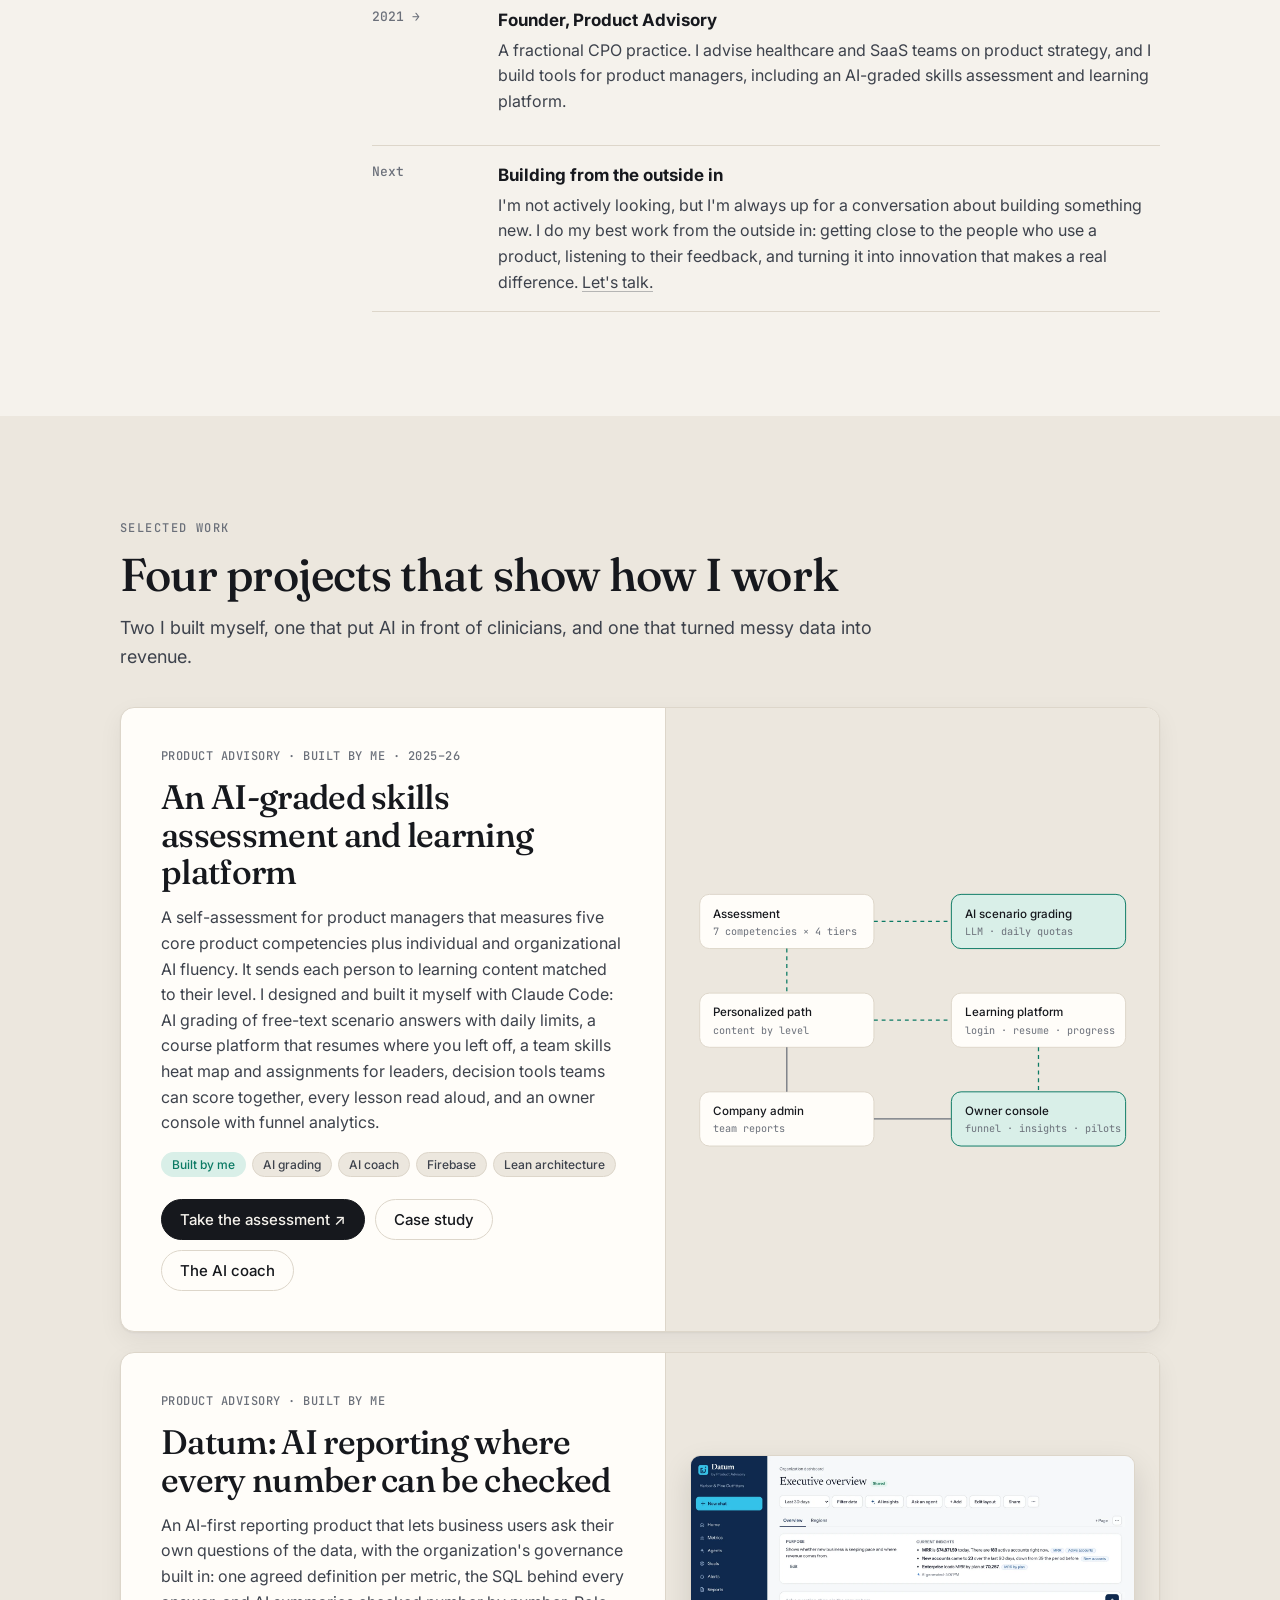
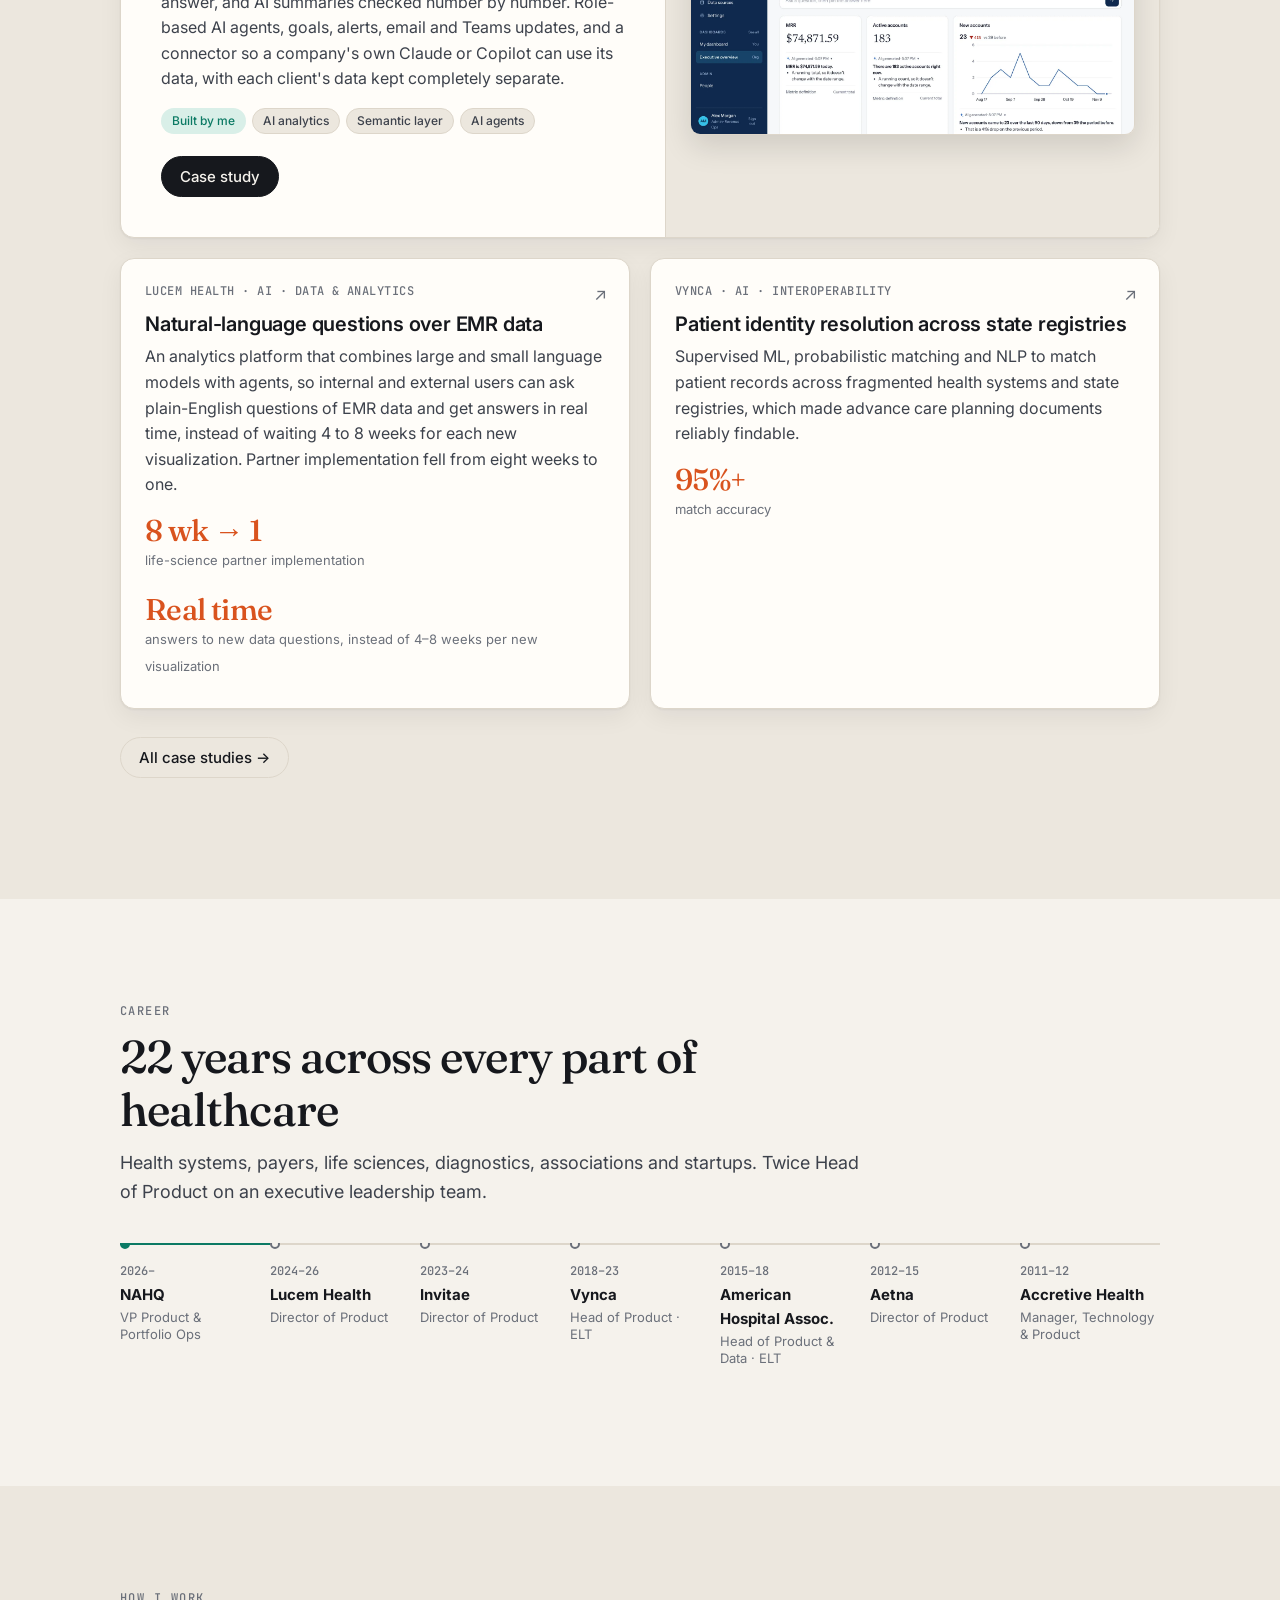
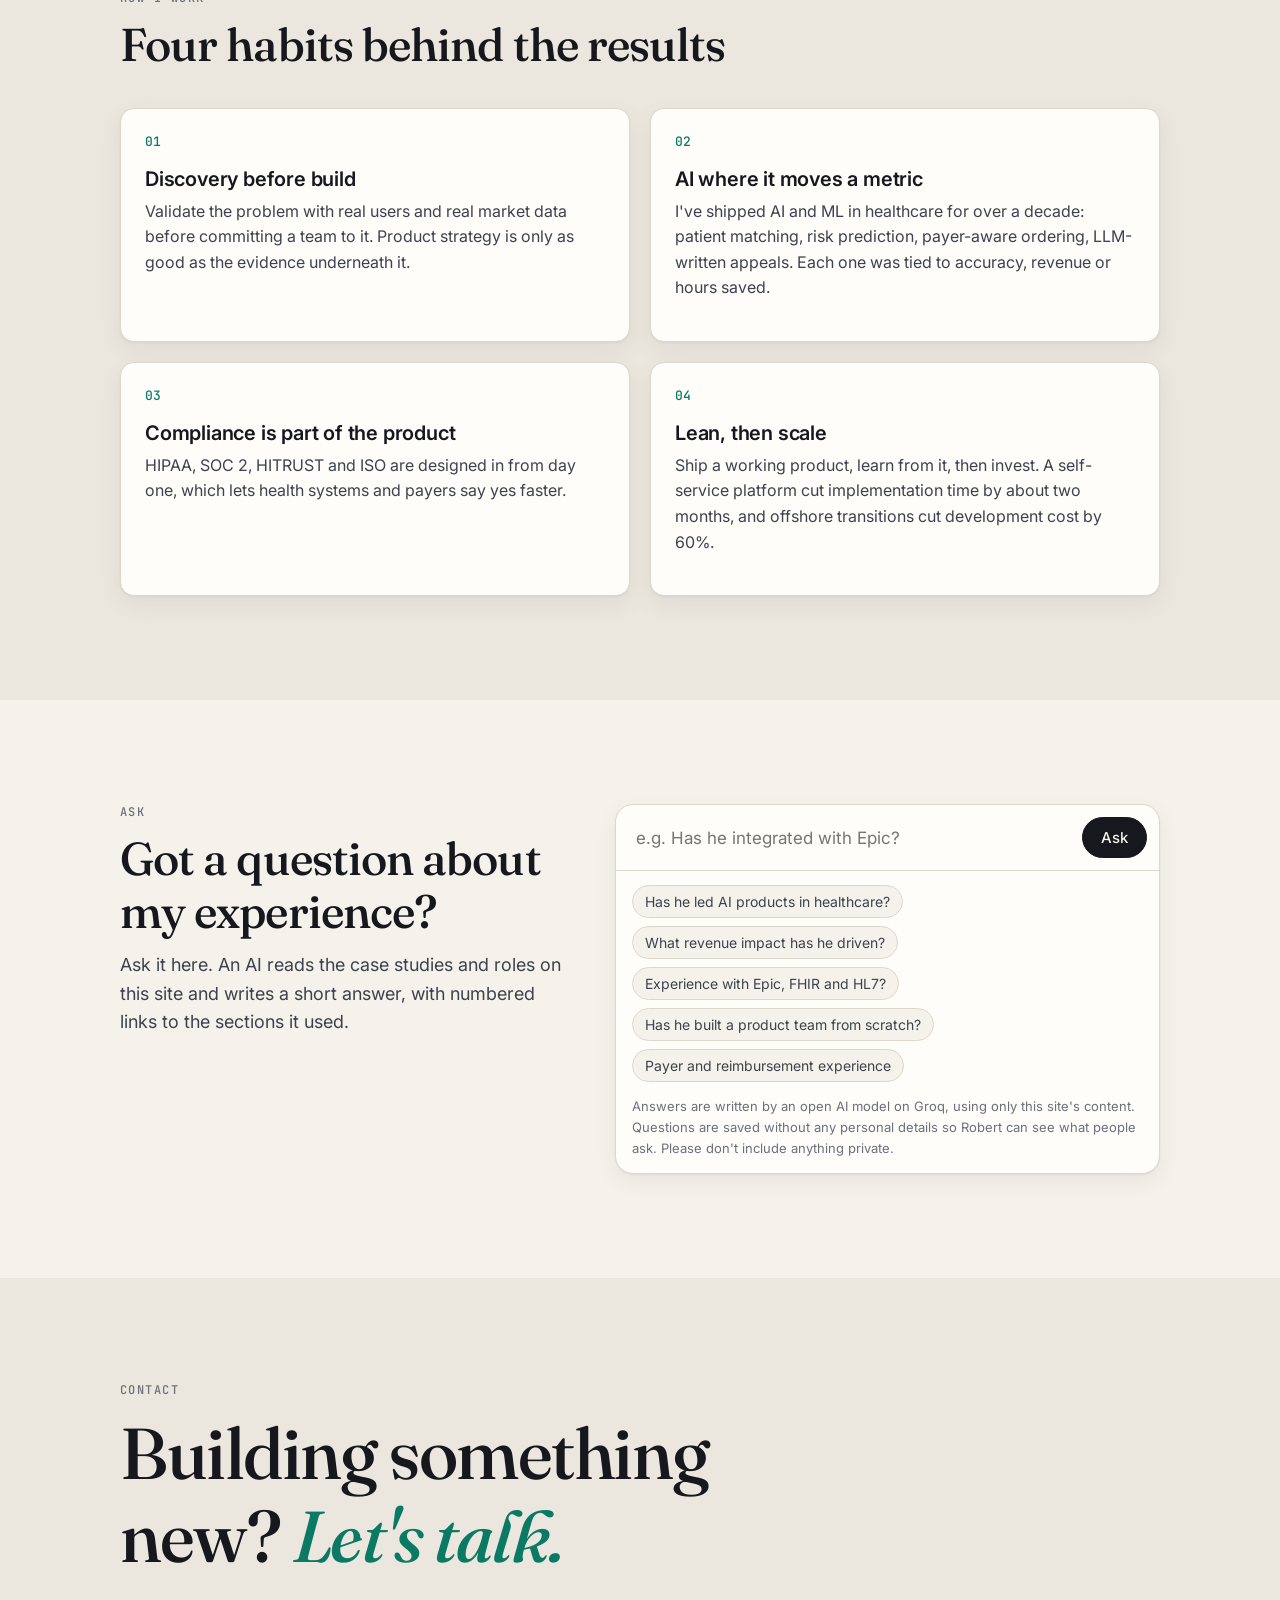
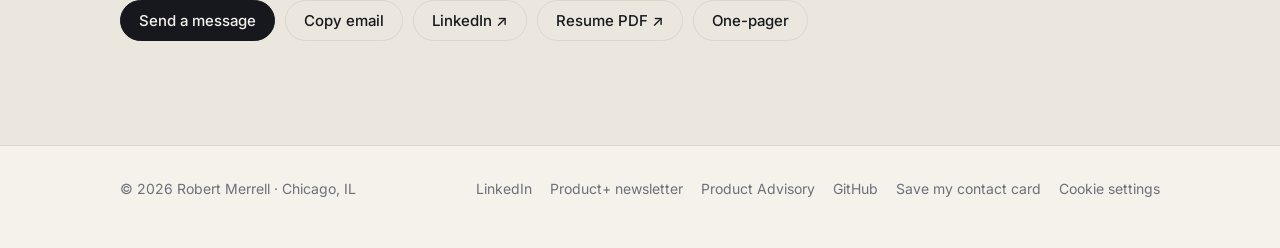
==== commit 9da293e0: "Datum on Home: each client's data kept separate Co-Authored-By: Claude Opus 5.5 <noreply@anthropic.c" ====
--- a/index.html
+++ b/index.html
@@ -202,7 +202,7 @@
         <div class="body">
           <div class="meta">Product Advisory · Built by me</div>
           <h3>Datum: AI reporting where every number can be checked</h3>
-          <p>An AI-first reporting product that lets business users ask their own questions of the data, with the organization's governance built in: one agreed definition per metric, the SQL behind every answer, and AI summaries checked number by number. Role-based AI agents, goals, alerts, email and Teams updates, and a connector so a company's own Claude or Copilot can use its data.</p>
+          <p>An AI-first reporting product that lets business users ask their own questions of the data, with the organization's governance built in: one agreed definition per metric, the SQL behind every answer, and AI summaries checked number by number. Role-based AI agents, goals, alerts, email and Teams updates, and a connector so a company's own Claude or Copilot can use its data, with each client's data kept completely separate.</p>
           <div class="tags"><span class="tag accent">Built by me</span><span class="tag">AI analytics</span><span class="tag">Semantic layer</span><span class="tag">AI agents</span></div>
           <div class="btn-row" style="margin-top:22px">
             <a class="btn" href="/work#datum">Case study</a>
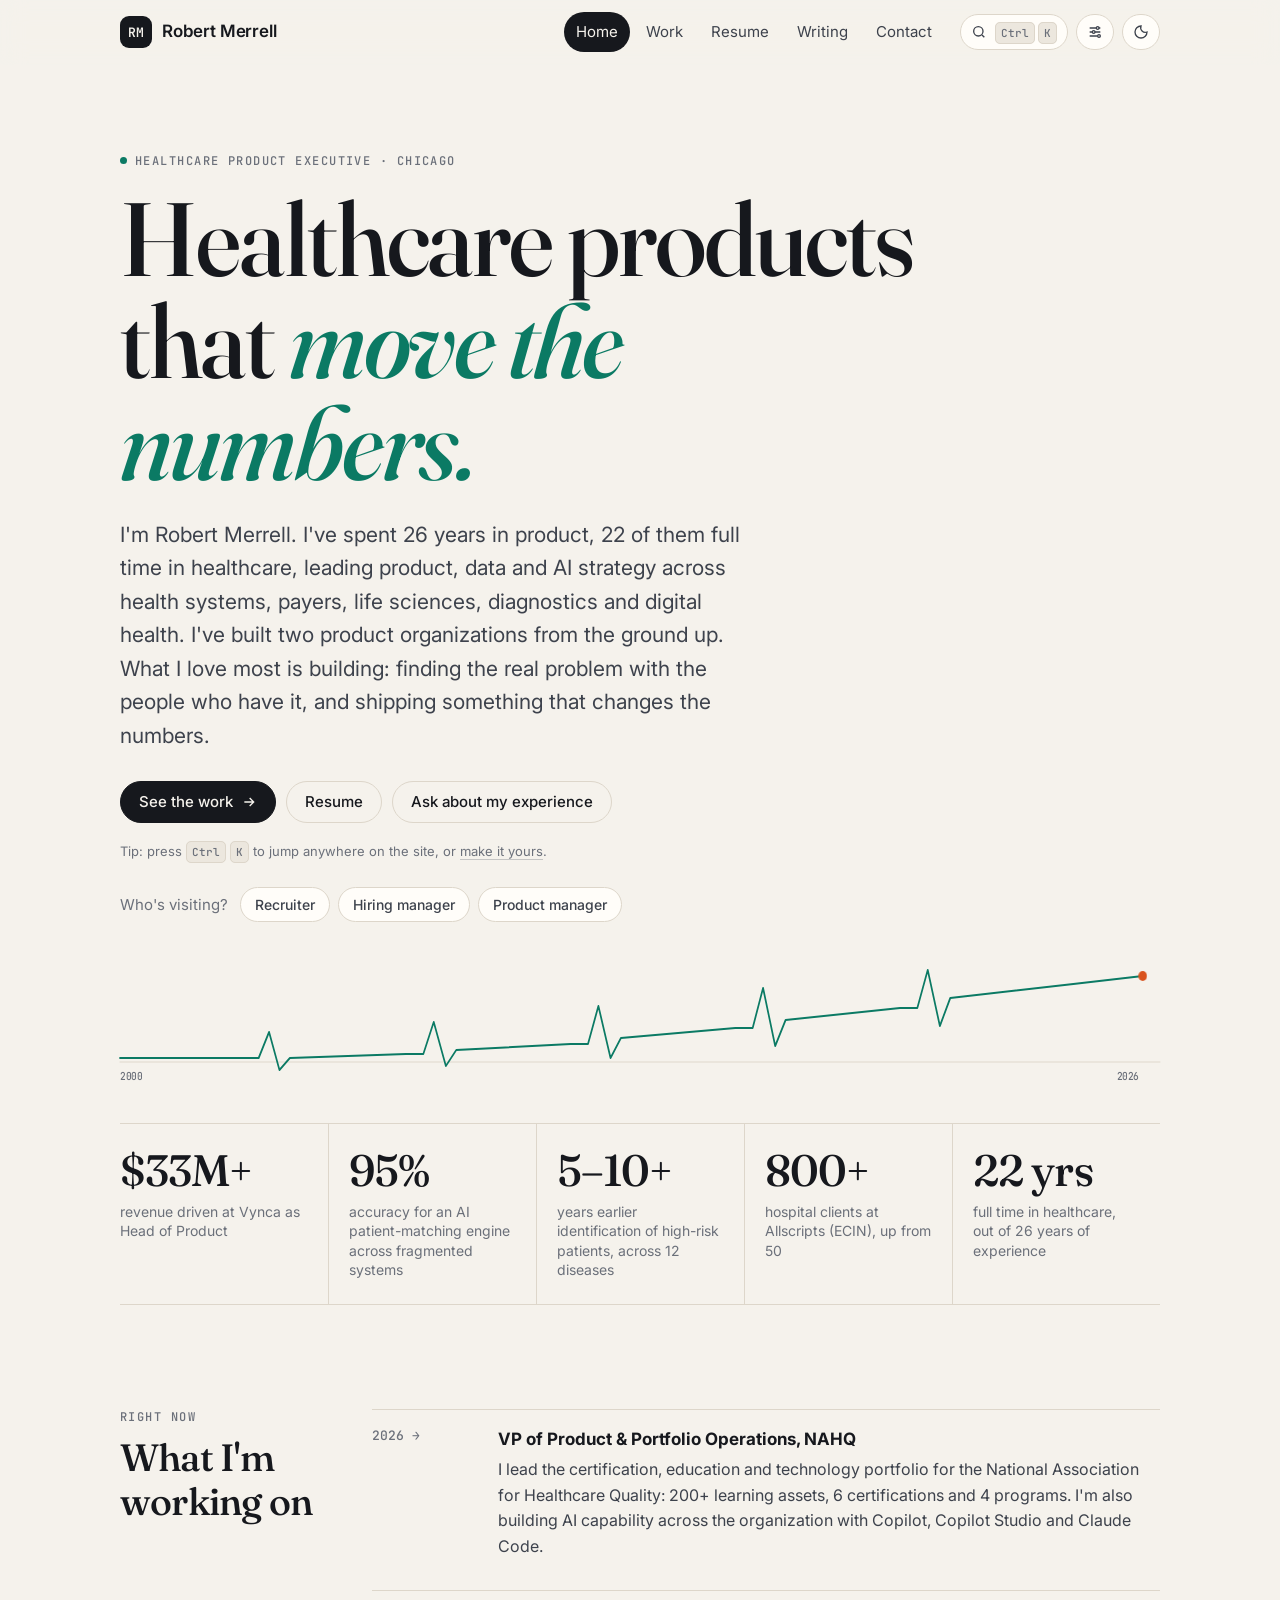
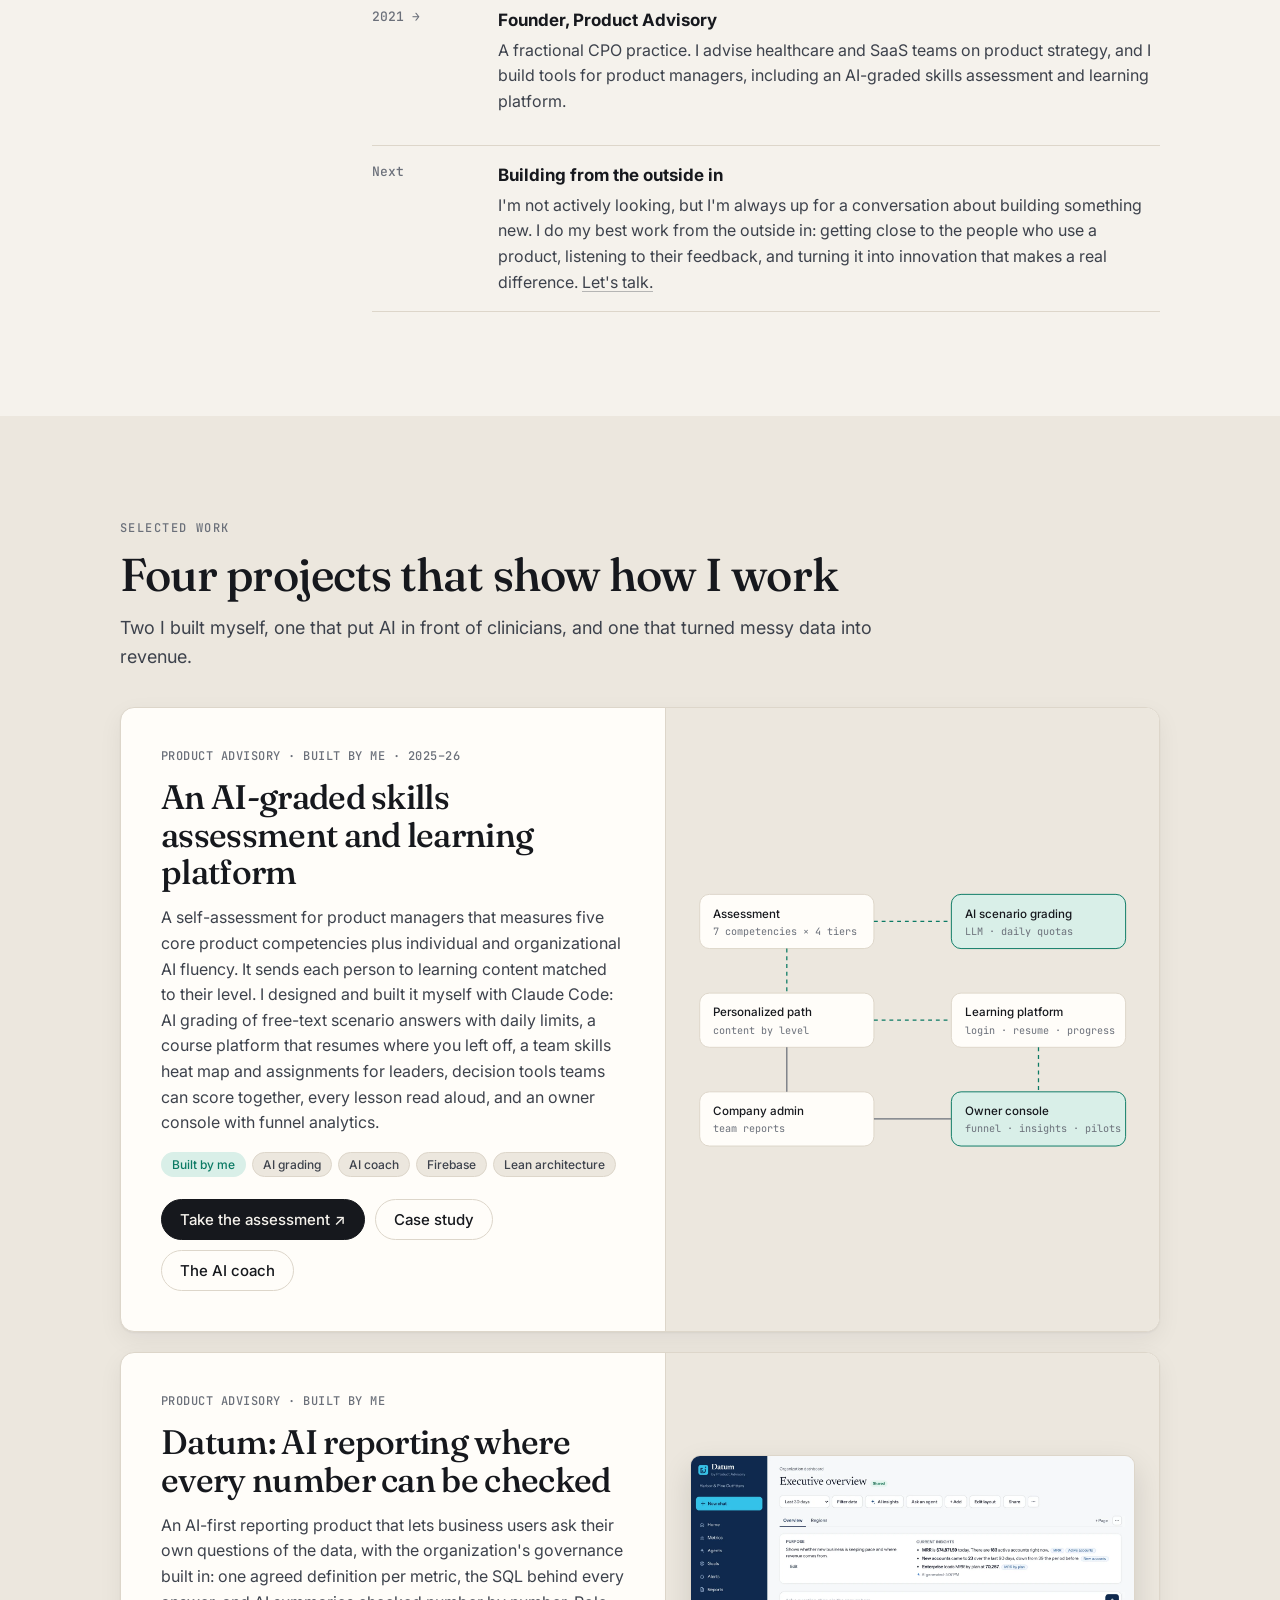
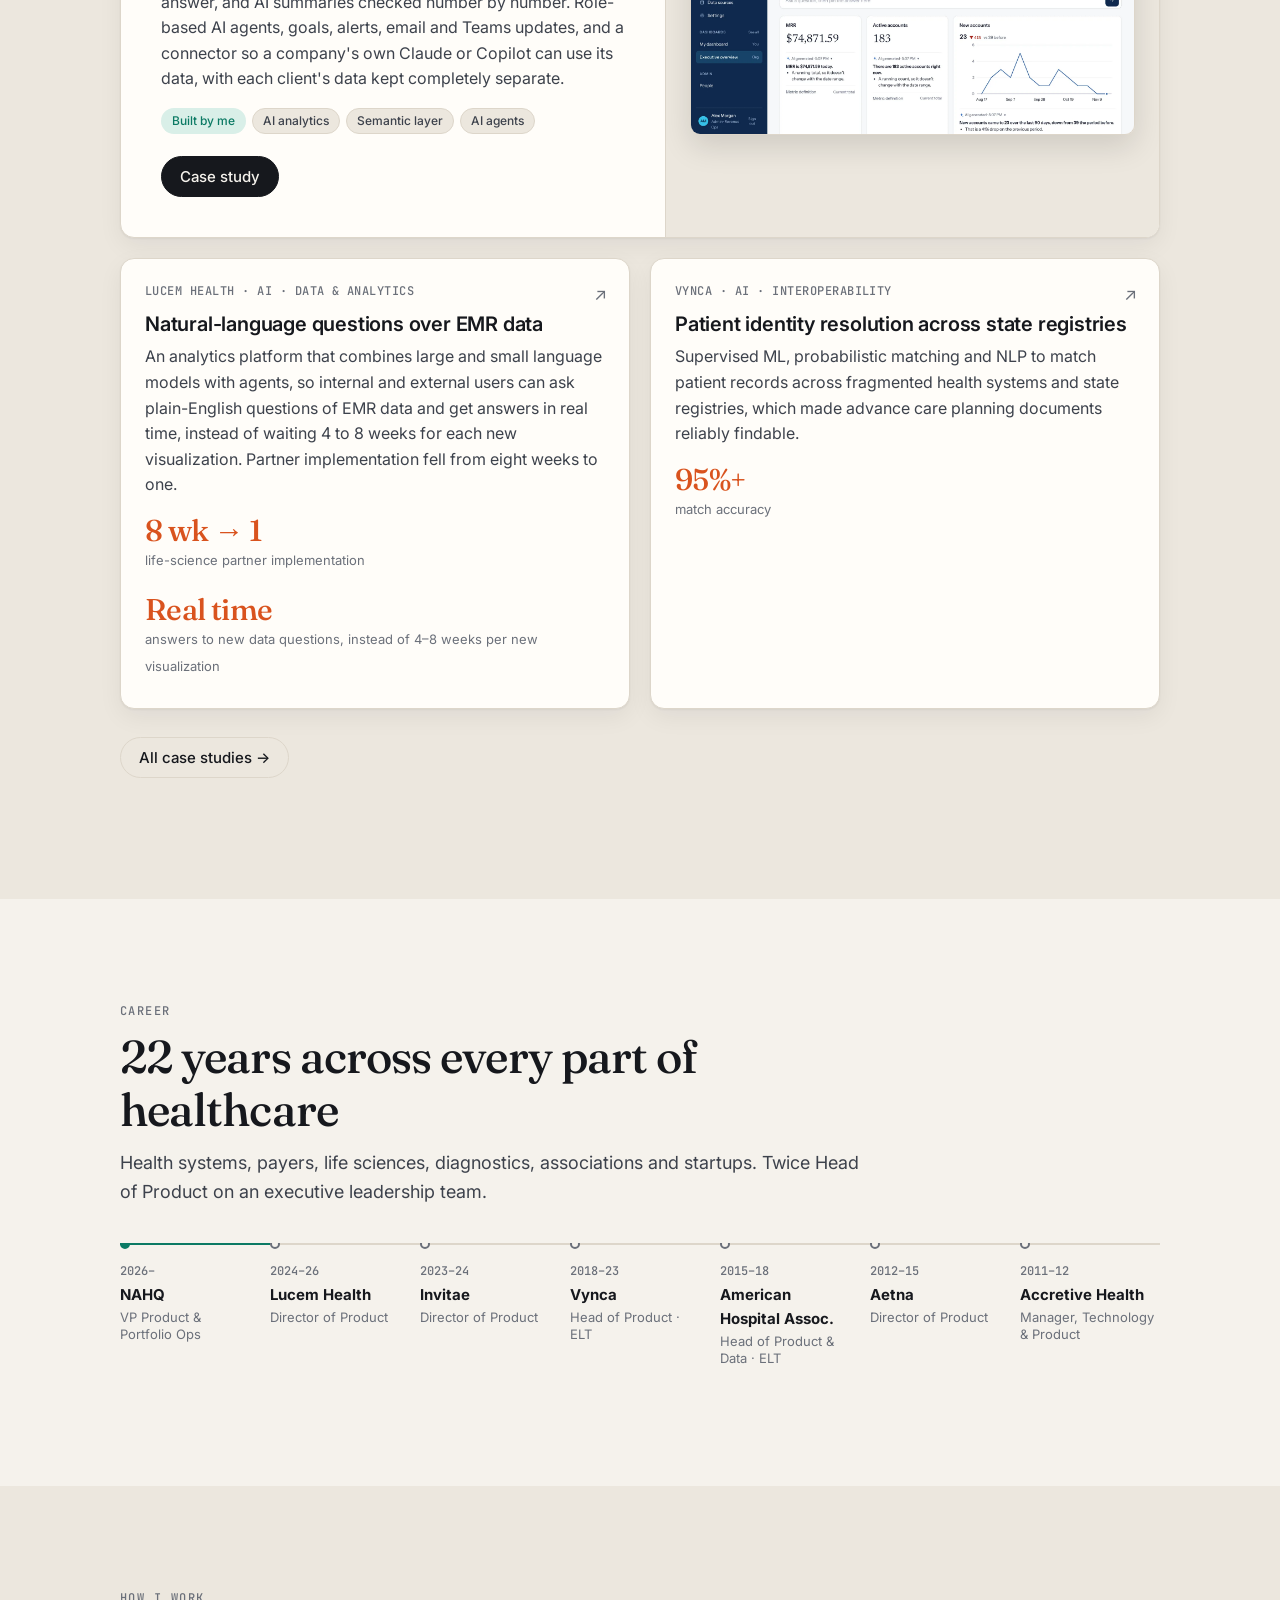
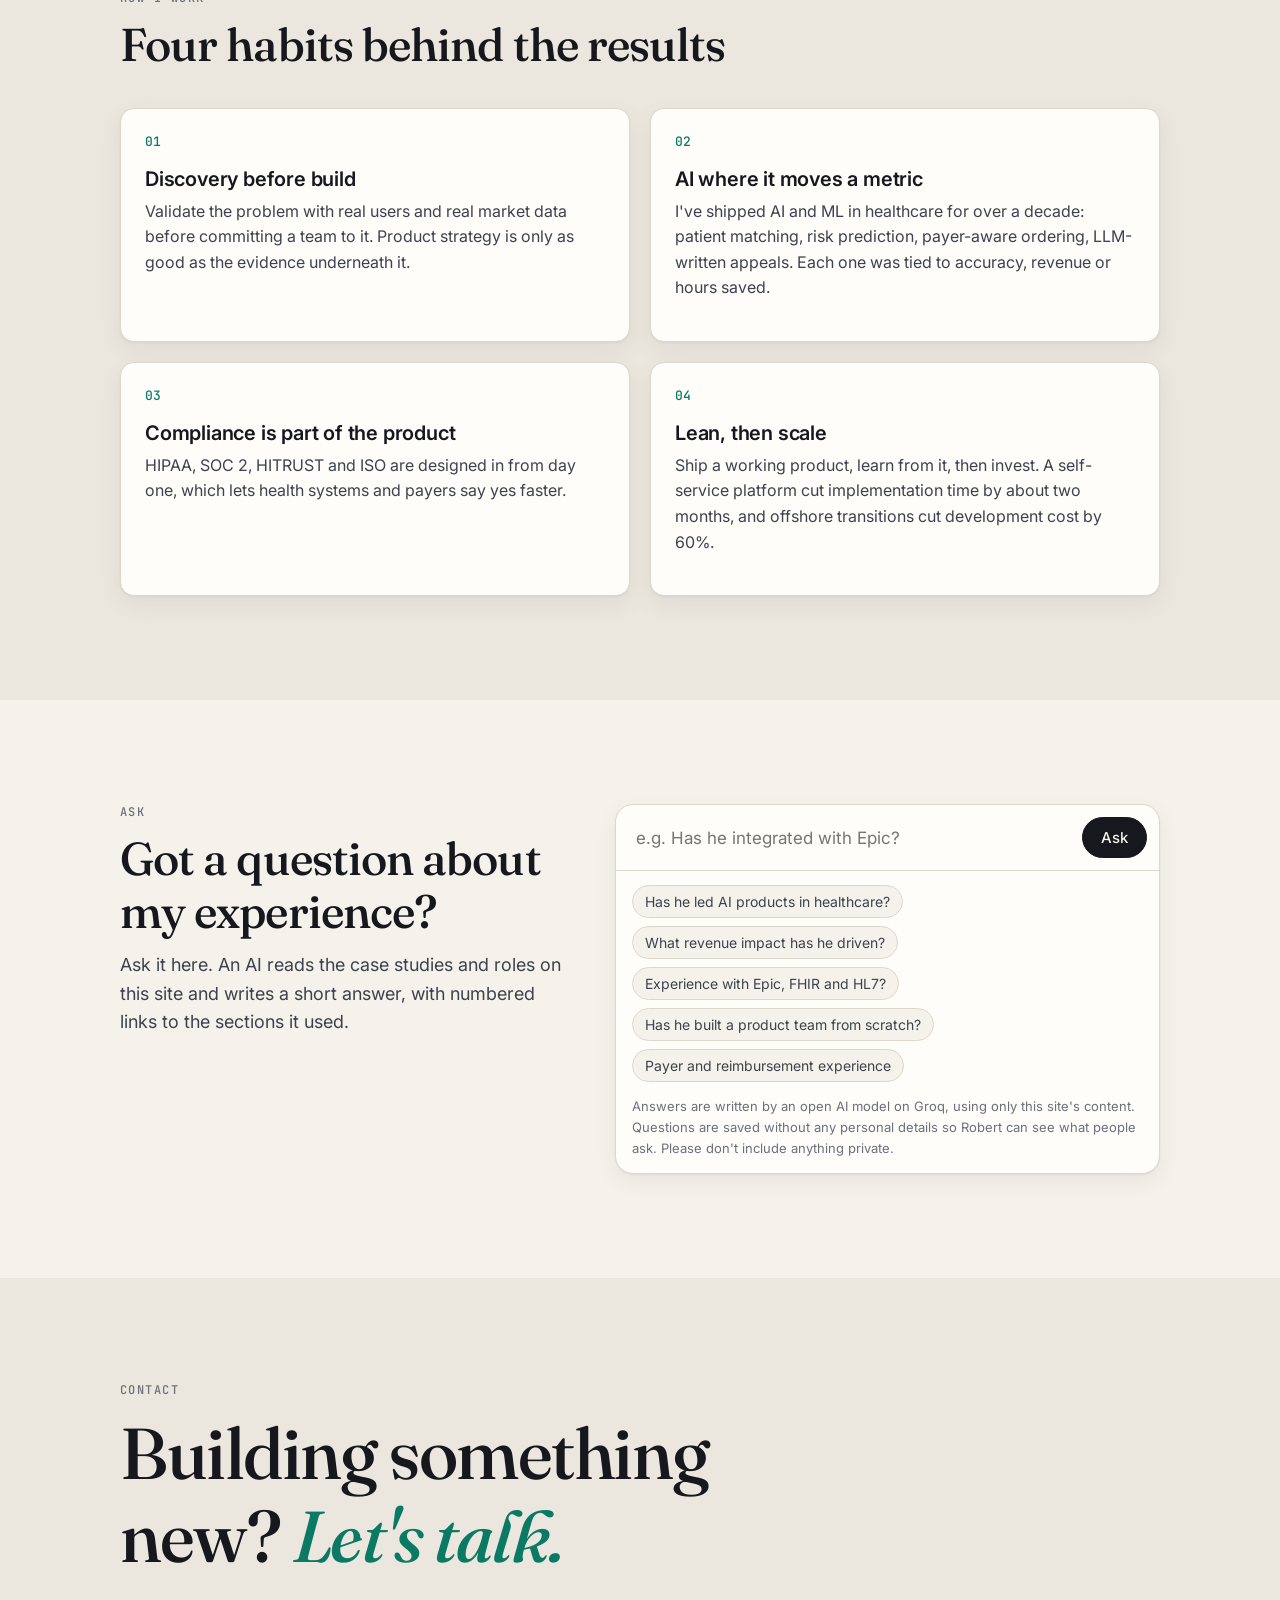
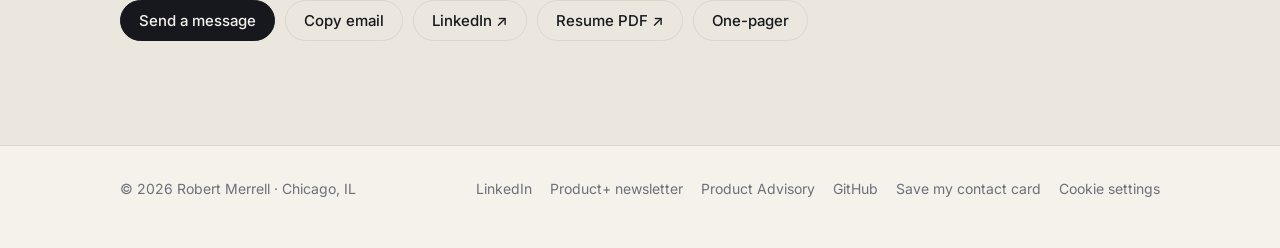
==== commit d0317bb8: "Work: screenshots open in a viewer with Previous / Next (arrow keys, swipe on phones) Co-Authored-By" ====
--- a/index.html
+++ b/index.html
@@ -21,12 +21,12 @@
 <link rel="preconnect" href="https://fonts.googleapis.com">
 <link rel="preconnect" href="https://fonts.gstatic.com" crossorigin>
 <link href="https://fonts.googleapis.com/css2?family=Fraunces:ital,opsz,wght@0,9..144,400;0,9..144,500;1,9..144,400;1,9..144,500&family=Inter:wght@400;500;600&family=JetBrains+Mono:wght@500&display=swap" rel="stylesheet">
-<link rel="stylesheet" href="/assets/css/site.css?v=86939845">
+<link rel="stylesheet" href="/assets/css/site.css?v=9bae7942">
 <script src="/assets/js/prefs.js?v=e9649920"></script>
 <script type="application/ld+json">
 {"@context":"https://schema.org","@type":"Person","name":"Robert Merrell","jobTitle":"VP of Product & Portfolio Operations","worksFor":{"@type":"Organization","name":"NAHQ"},"address":{"@type":"PostalAddress","addressLocality":"Chicago","addressRegion":"IL"},"url":"https://portfolio.productadvisory.co/","sameAs":["https://www.linkedin.com/in/robertmerrell/","https://github.com/merrellr"]}
 </script>
-<script src="/assets/js/site.js?v=454729b9" defer></script>
+<script src="/assets/js/site.js?v=81d52359" defer></script>
 <script src="/assets/js/consent.js?v=d8d885b5"></script>
 <!-- Google Analytics 4 -->
 <script async src="https://www.googletagmanager.com/gtag/js?id=G-62QKHPVHCM"></script>
--- a/assets/css/site.css
+++ b/assets/css/site.css
@@ -1113,3 +1113,26 @@
   .nav, footer.site, .dcard-copy, .dcard-actions, .dcard-cta, .dcard-status { display: none !important; }
   .dcard { box-shadow: none; border: 0; }
 }
+
+/* screenshot viewer (site.js initShots): one case's screenshots, large, with Previous / Next */
+.lb { position: fixed; inset: 0; z-index: 300; display: none; flex-direction: column; background: rgb(12 14 18 / .97); -webkit-backdrop-filter: blur(6px); backdrop-filter: blur(6px); color: #f4f1ea; }
+.lb.open { display: flex; }
+html.lb-on { overflow: hidden; }
+.lb-top { display: flex; align-items: center; justify-content: space-between; padding: 12px 16px; }
+.lb-count { font: 500 .8125rem var(--mono); letter-spacing: .06em; color: rgb(244 241 234 / .75); }
+.lb-x { width: 44px; height: 44px; border: 0; border-radius: 50%; background: transparent; color: inherit; font-size: 1.75rem; line-height: 1; cursor: pointer; }
+.lb-stage { flex: 1; min-height: 0; display: flex; align-items: center; gap: 12px; padding: 0 16px 20px; }
+.lb-fig { flex: 1; min-width: 0; height: 100%; margin: 0; display: flex; flex-direction: column; align-items: center; justify-content: center; gap: 12px; }
+.lb-fig img { max-width: 100%; max-height: calc(100% - 64px); object-fit: contain; border-radius: 10px; background: #fff; box-shadow: 0 20px 60px rgb(0 0 0 / .45); }
+.lb-cap { max-width: 900px; text-align: center; font-size: .9375rem; line-height: 1.45; color: rgb(244 241 234 / .9); }
+.lb-nav { flex: none; width: 52px; height: 52px; border: 1px solid rgb(244 241 234 / .3); border-radius: 50%; background: rgb(255 255 255 / .08); color: inherit; font-size: 2rem; line-height: 1; cursor: pointer; transition: background .15s; }
+.lb-nav:hover, .lb-x:hover { background: rgb(255 255 255 / .16); }
+.lb-nav[hidden] { display: none; }
+.lb button:focus-visible { outline: 3px solid var(--accent); outline-offset: 2px; }
+@media (max-width: 640px) {
+  .lb-stage { position: relative; padding: 0 8px 16px; }
+  .lb-nav { position: absolute; bottom: 24px; width: 46px; height: 46px; background: rgb(20 22 28 / .8); }
+  .lb-prev { left: 16px; } .lb-next { right: 16px; }
+  .lb-fig img { max-height: calc(100% - 140px); }
+  .lb-cap { padding: 0 64px; font-size: .875rem; }
+}
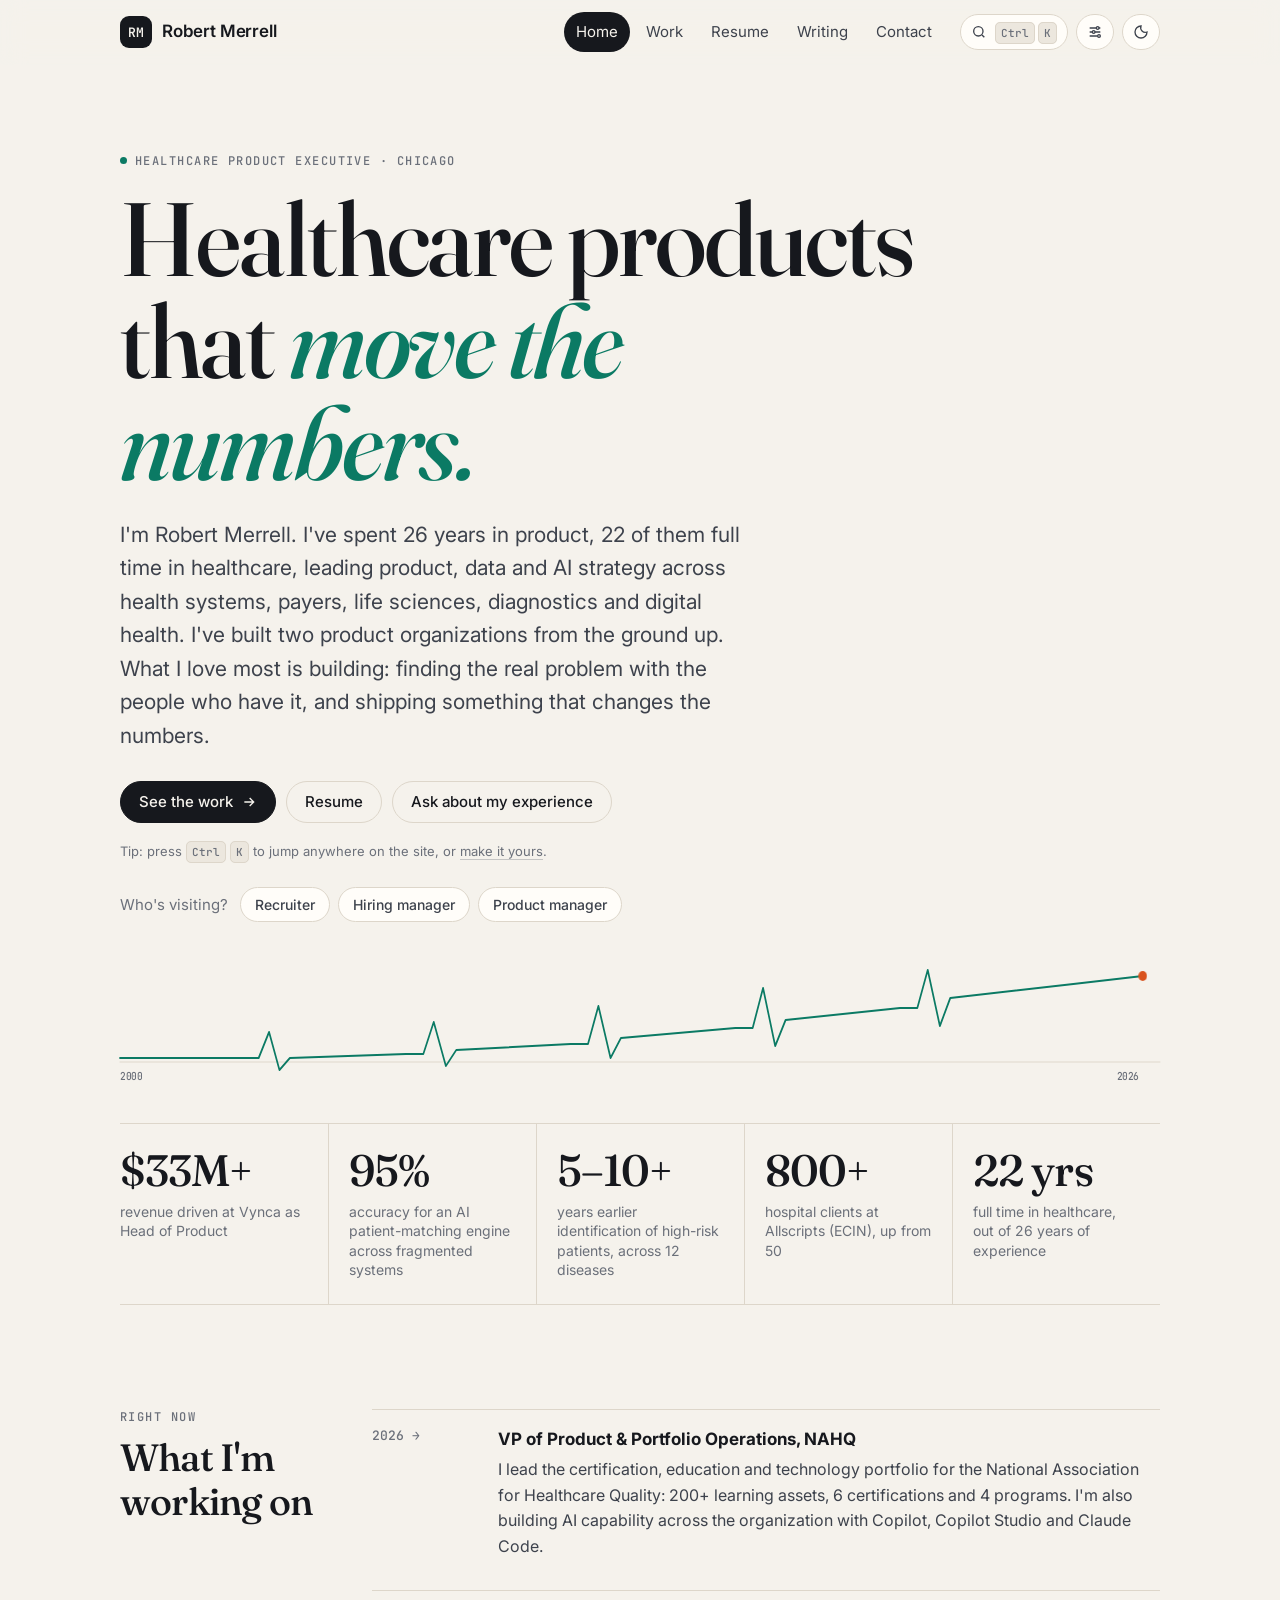
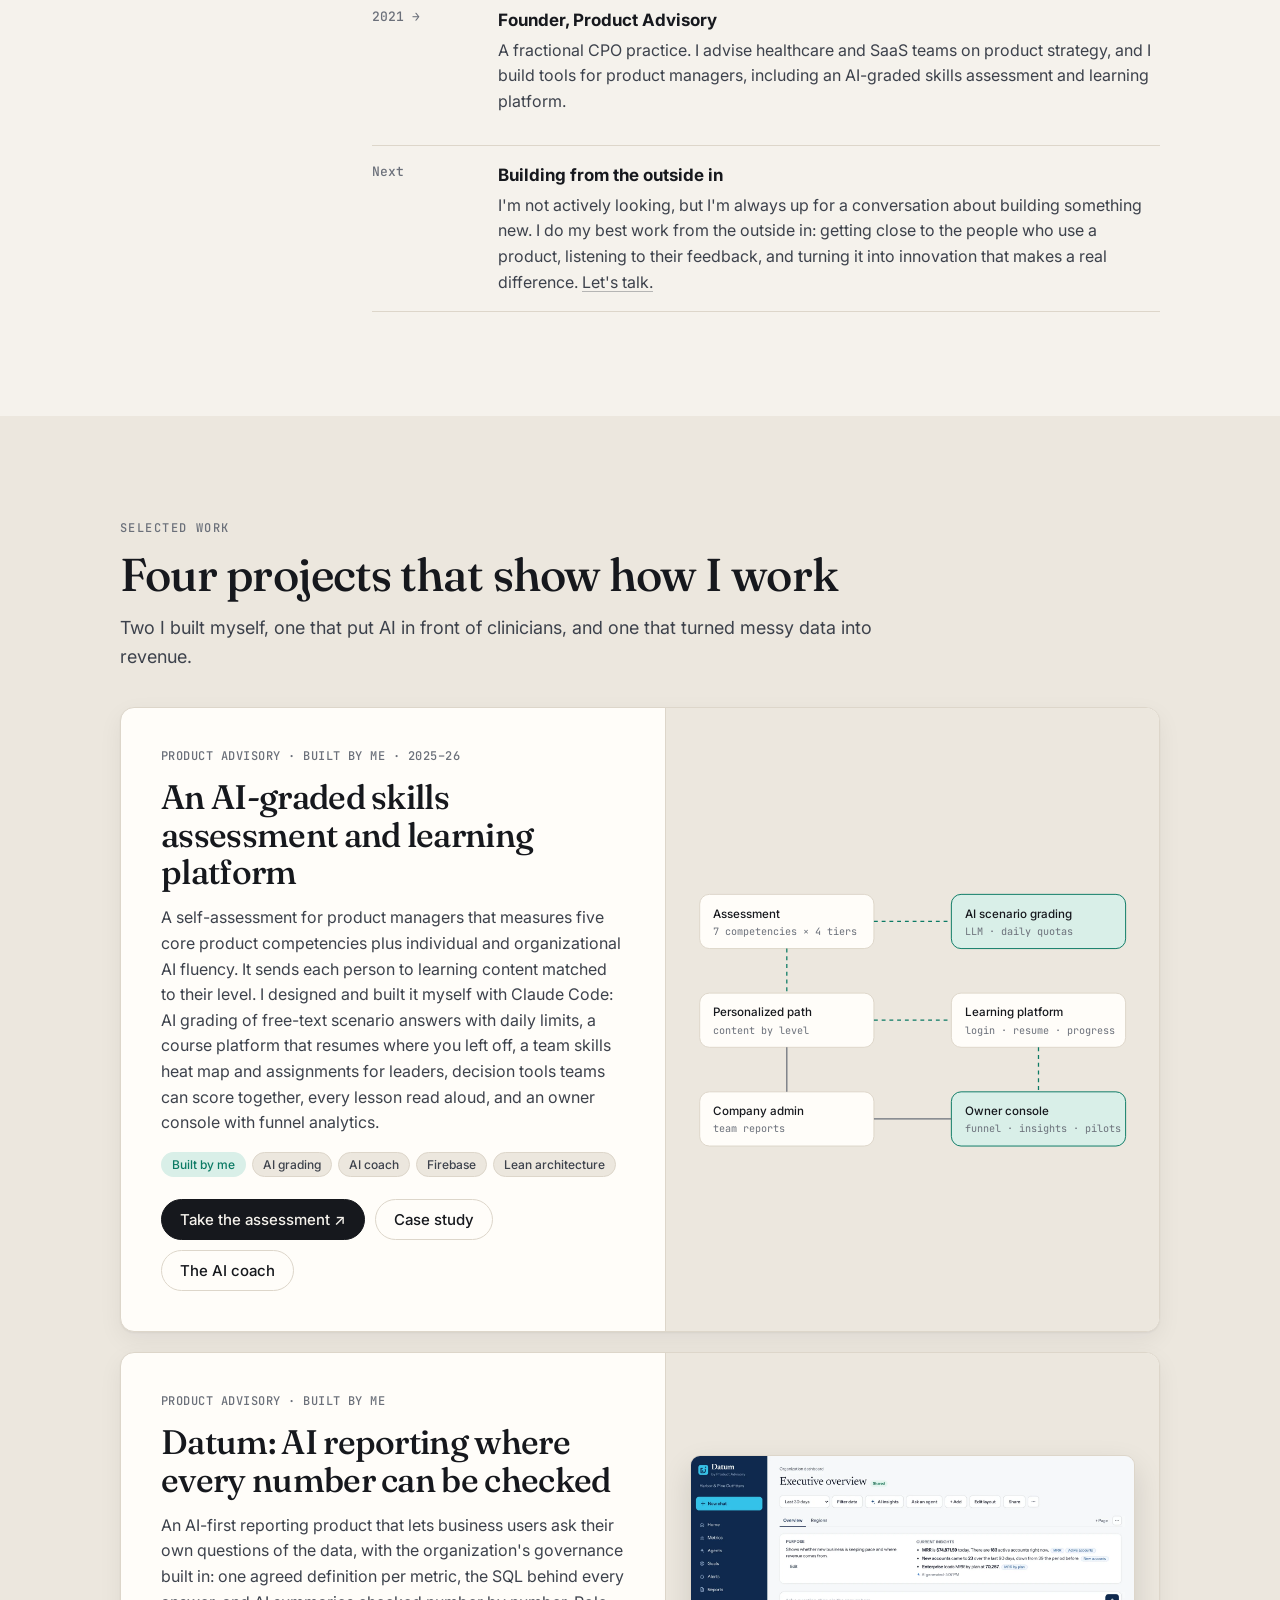
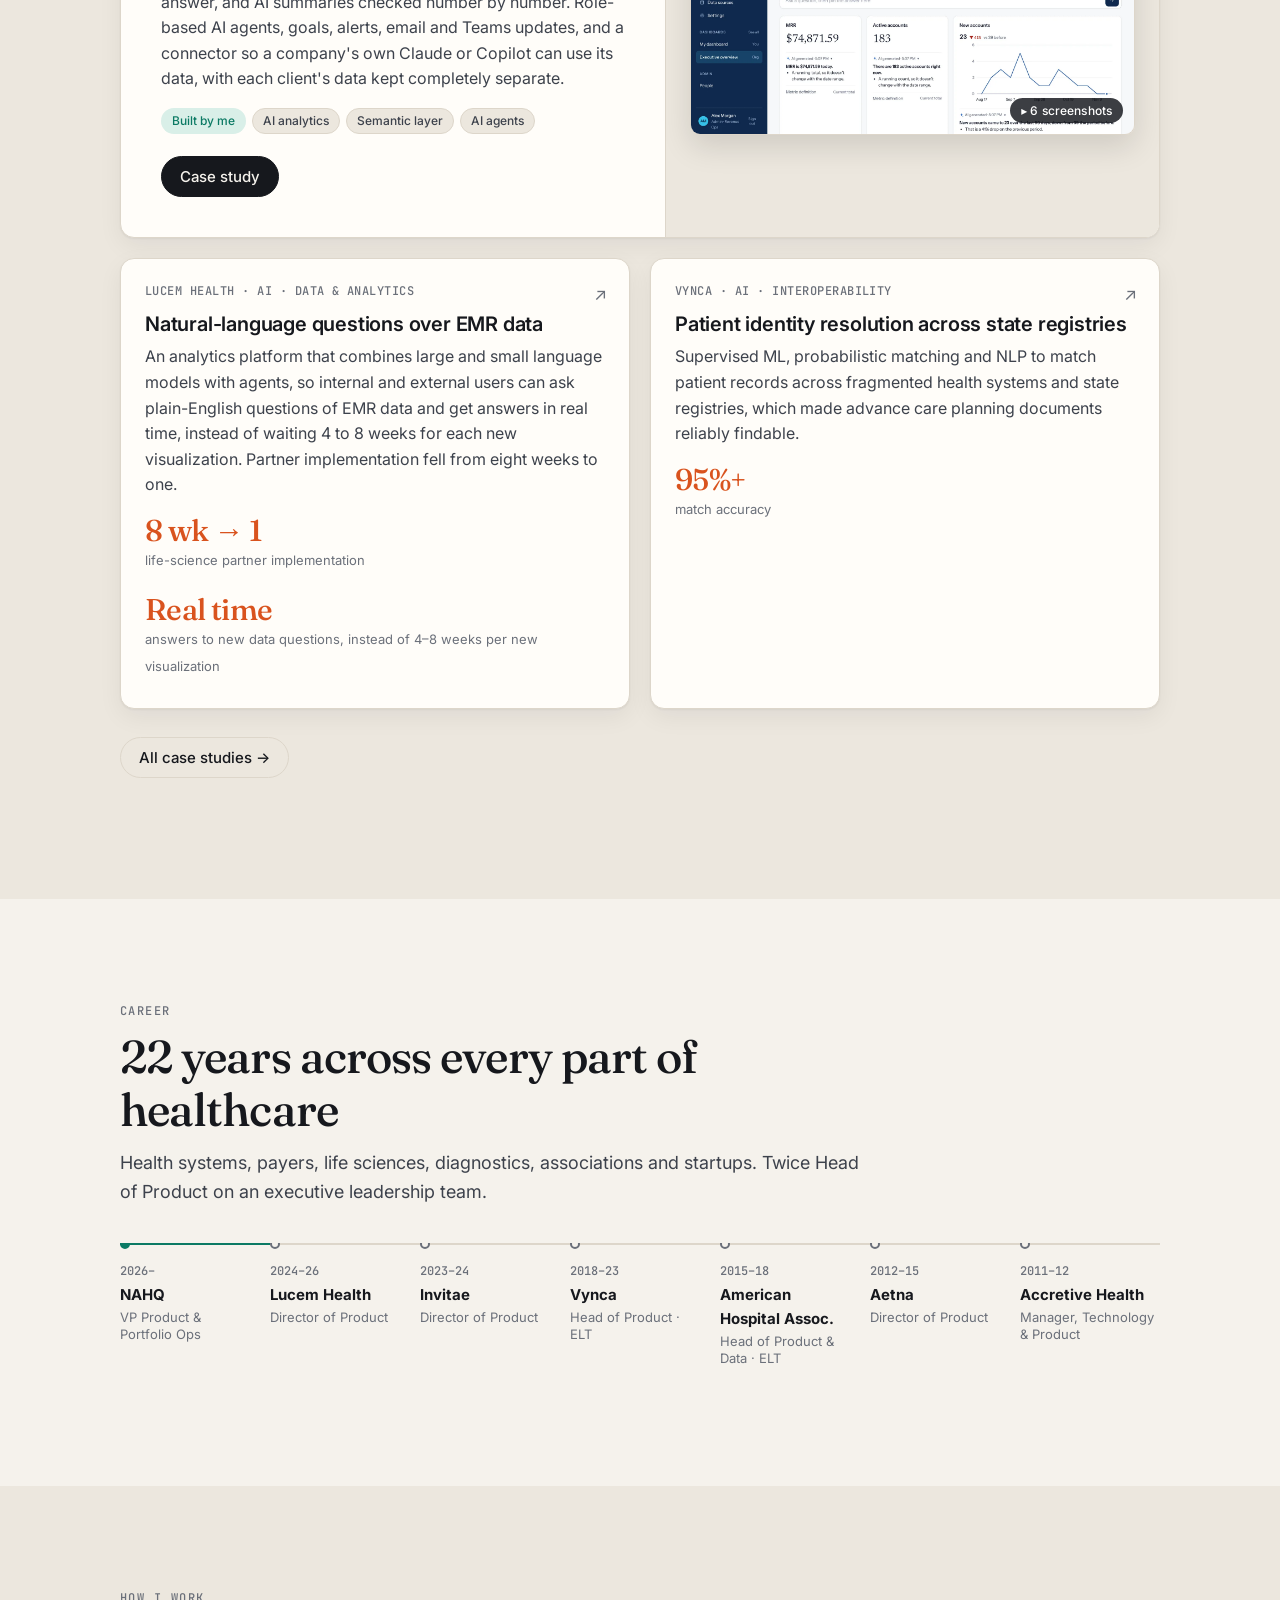
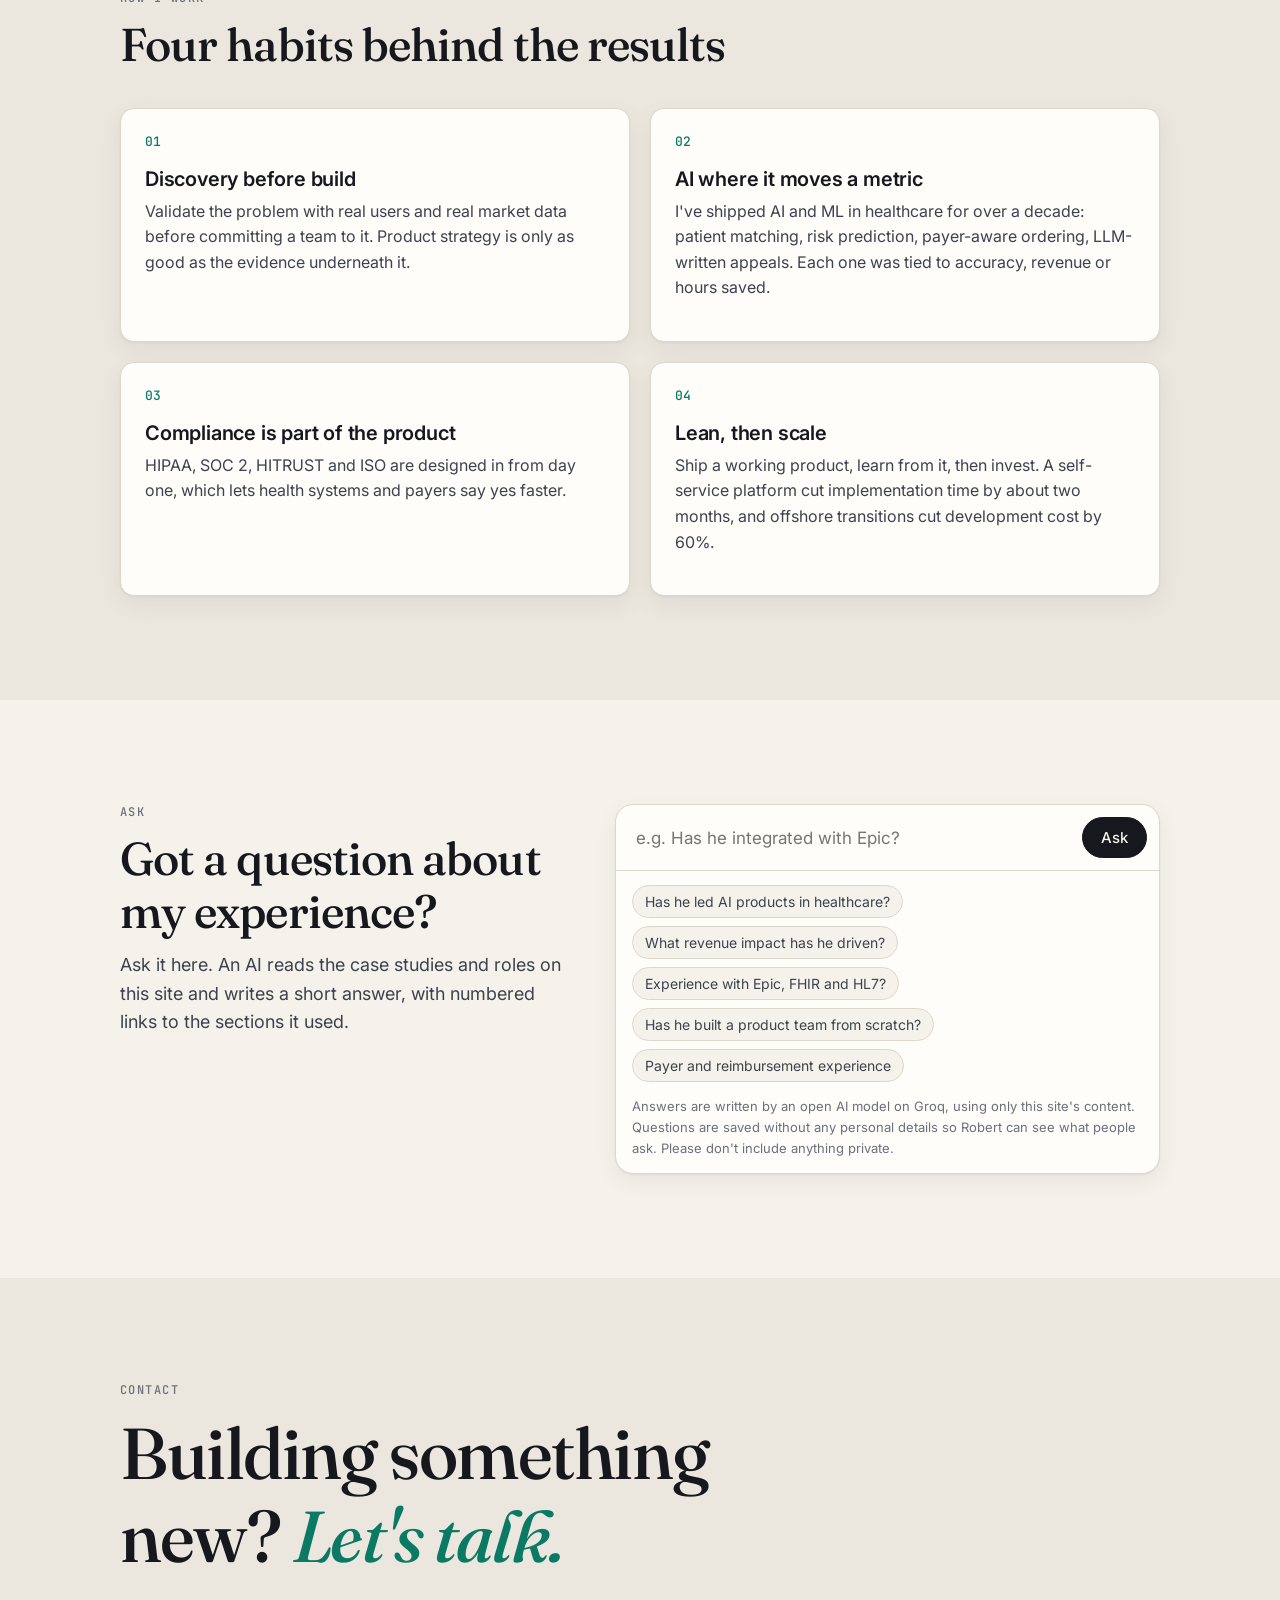
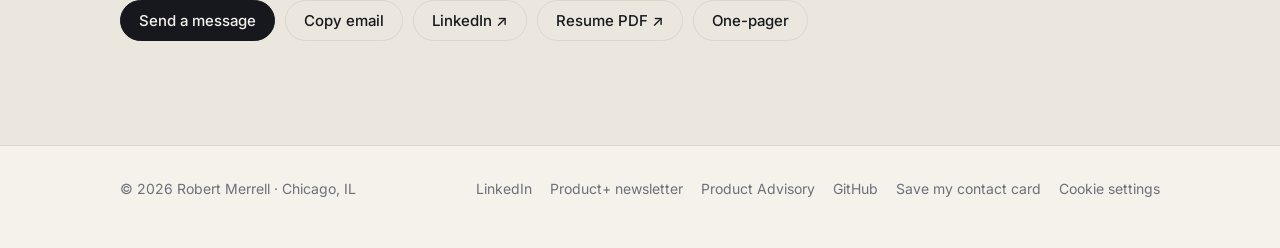
==== commit f12d373e: "Home: the Datum picture opens its six screenshots in the viewer Co-Authored-By: Claude Opus 5.5 <nor" ====
--- a/index.html
+++ b/index.html
@@ -21,12 +21,12 @@
 <link rel="preconnect" href="https://fonts.googleapis.com">
 <link rel="preconnect" href="https://fonts.gstatic.com" crossorigin>
 <link href="https://fonts.googleapis.com/css2?family=Fraunces:ital,opsz,wght@0,9..144,400;0,9..144,500;1,9..144,400;1,9..144,500&family=Inter:wght@400;500;600&family=JetBrains+Mono:wght@500&display=swap" rel="stylesheet">
-<link rel="stylesheet" href="/assets/css/site.css?v=9bae7942">
+<link rel="stylesheet" href="/assets/css/site.css?v=04312ab8">
 <script src="/assets/js/prefs.js?v=e9649920"></script>
 <script type="application/ld+json">
 {"@context":"https://schema.org","@type":"Person","name":"Robert Merrell","jobTitle":"VP of Product & Portfolio Operations","worksFor":{"@type":"Organization","name":"NAHQ"},"address":{"@type":"PostalAddress","addressLocality":"Chicago","addressRegion":"IL"},"url":"https://portfolio.productadvisory.co/","sameAs":["https://www.linkedin.com/in/robertmerrell/","https://github.com/merrellr"]}
 </script>
-<script src="/assets/js/site.js?v=81d52359" defer></script>
+<script src="/assets/js/site.js?v=5aa0616c" defer></script>
 <script src="/assets/js/consent.js?v=d8d885b5"></script>
 <!-- Google Analytics 4 -->
 <script async src="https://www.googletagmanager.com/gtag/js?id=G-62QKHPVHCM"></script>
@@ -209,7 +209,15 @@
           </div>
         </div>
         <div class="art">
-          <img src="assets/img/previews/datum-summaries.webp" alt="Datum's executive dashboard: revenue, active accounts and new accounts, each with a short AI summary" width="1600" height="1000" loading="lazy" style="width:100%;height:auto;border-radius:10px;border:1px solid var(--line);box-shadow:0 12px 30px rgb(0 0 0 / .12)">
+          <a class="feature-shot" href="assets/img/previews/datum-summaries.webp" data-shots="#datumShots" aria-label="See Datum's screenshots (6)"><img src="assets/img/previews/datum-summaries.webp" alt="Datum's executive dashboard: revenue, active accounts and new accounts, each with a short AI summary" width="1600" height="1000" loading="lazy" style="width:100%;height:auto;border-radius:10px;border:1px solid var(--line);box-shadow:0 12px 30px rgb(0 0 0 / .12)"><span class="feature-shot-tag" aria-hidden="true">6 screenshots</span></a>
+          <div class="shot-grid" id="datumShots" data-case="datum" hidden>
+                    <a class="shot" href="assets/img/previews/datum-summaries.webp" target="_blank" rel="noopener"><img src="assets/img/previews/datum-summaries.webp" alt="Screenshot of Datum. A dashboard where every chart carries a short AI summary, each figure tagged with the metric it comes from" width="1600" height="1000" loading="lazy"></a>
+                    <a class="shot" href="assets/img/previews/datum-ask.webp" target="_blank" rel="noopener"><img src="assets/img/previews/datum-ask.webp" alt="Screenshot of Datum. A plain-English question answered with a chart, the metric it used, and How I answered: the source, the assumptions and the SQL" width="1600" height="1000" loading="lazy"></a>
+                    <a class="shot" href="assets/img/previews/datum-agent.webp" target="_blank" rel="noopener"><img src="assets/img/previews/datum-agent.webp" alt="Screenshot of Datum. An Executive analyst agent summarizing a dashboard for the CEO beside the dashboard it read, with what it looked at" width="1600" height="895" loading="lazy"></a>
+                    <a class="shot" href="assets/img/previews/datum-metrics.webp" target="_blank" rel="noopener"><img src="assets/img/previews/datum-metrics.webp" alt="Screenshot of Datum. The metric library: each metric with one agreed definition, its source, owner and current value" width="1600" height="1000" loading="lazy"></a>
+                    <a class="shot" href="assets/img/previews/datum-goals.webp" target="_blank" rel="noopener"><img src="assets/img/previews/datum-goals.webp" alt="Screenshot of Datum. Goals tracked from the data: behind, just started and achieved, with what it takes to get back on track" width="1600" height="1000" loading="lazy"></a>
+                    <a class="shot" href="assets/img/previews/datum-alerts.webp" target="_blank" rel="noopener"><img src="assets/img/previews/datum-alerts.webp" alt="Screenshot of Datum. Alerts that watch a metric and tell people by email or in Teams when it crosses a line, and again when it is back to normal" width="1600" height="1000" loading="lazy"></a>
+          </div>
         </div>
       </article>
 
--- a/assets/css/site.css
+++ b/assets/css/site.css
@@ -1136,3 +1136,11 @@
   .lb-fig img { max-height: calc(100% - 140px); }
   .lb-cap { padding: 0 64px; font-size: .875rem; }
 }
+
+/* a feature card's picture that opens its screenshots (Home) */
+.feature-shot { position: relative; display: block; width: 100%; border-radius: 10px; }
+.feature-shot img { transition: transform .2s, box-shadow .2s; }
+.feature-shot:hover img { transform: translateY(-2px); }
+.feature-shot-tag { position: absolute; right: 12px; bottom: 12px; padding: 5px 11px; border-radius: 999px; background: rgb(18 20 26 / .82); color: #fff; font: 500 .75rem var(--sans); letter-spacing: .01em; pointer-events: none; }
+.feature-shot-tag::before { content: "▸ "; }
+.feature-shot:focus-visible { outline: 3px solid var(--accent); outline-offset: 4px; }
